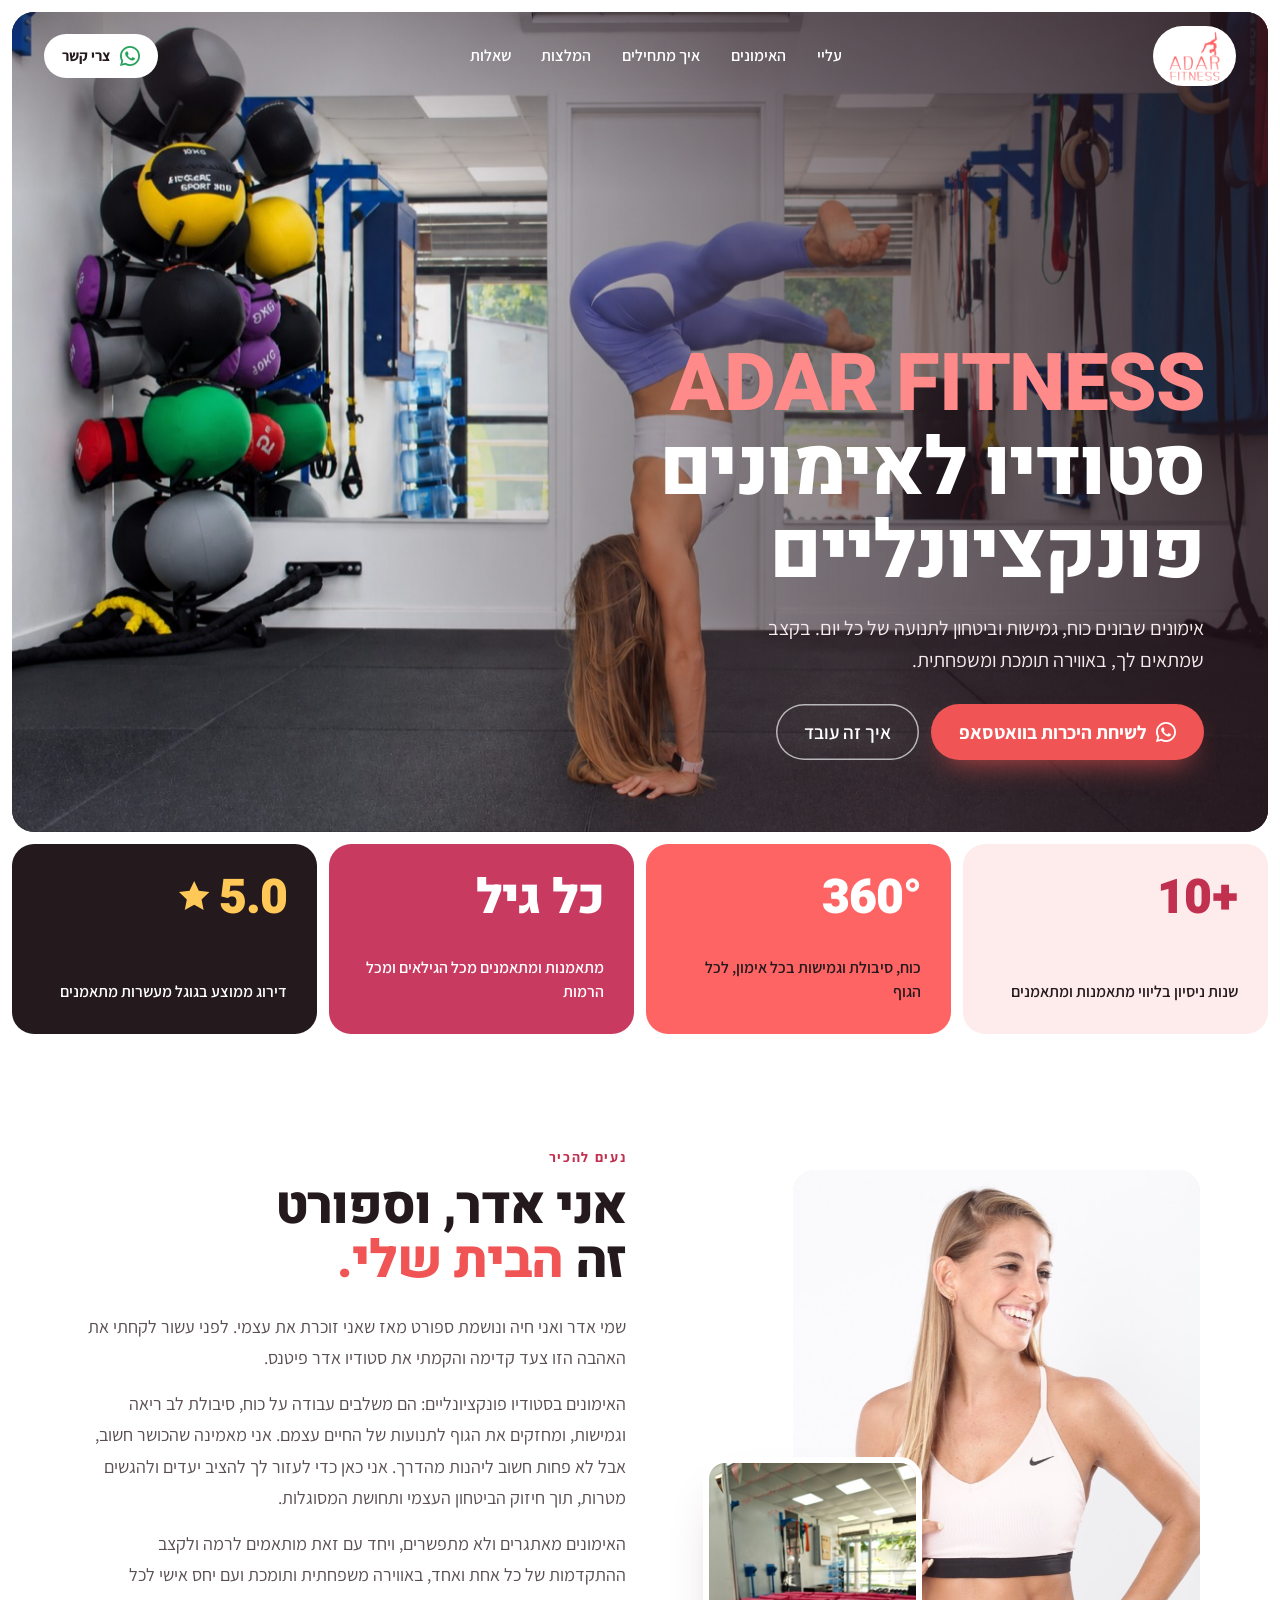
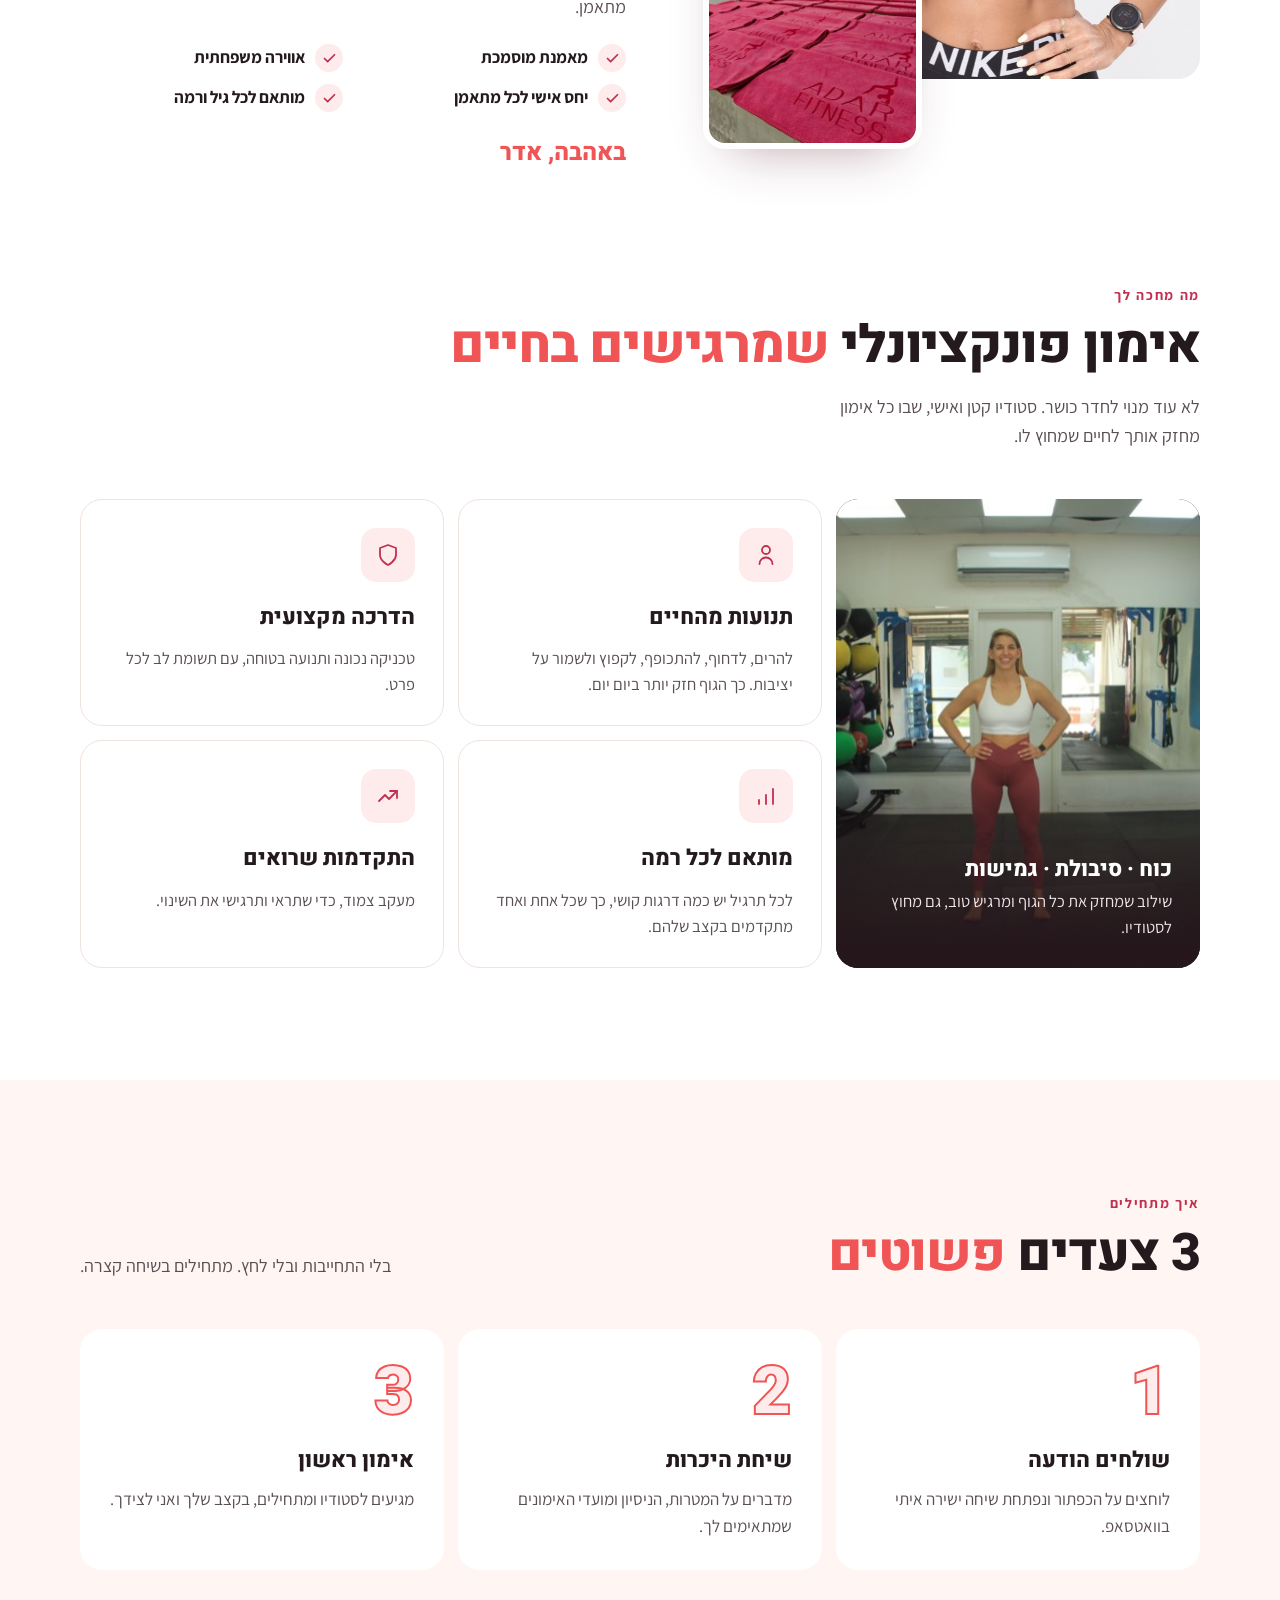
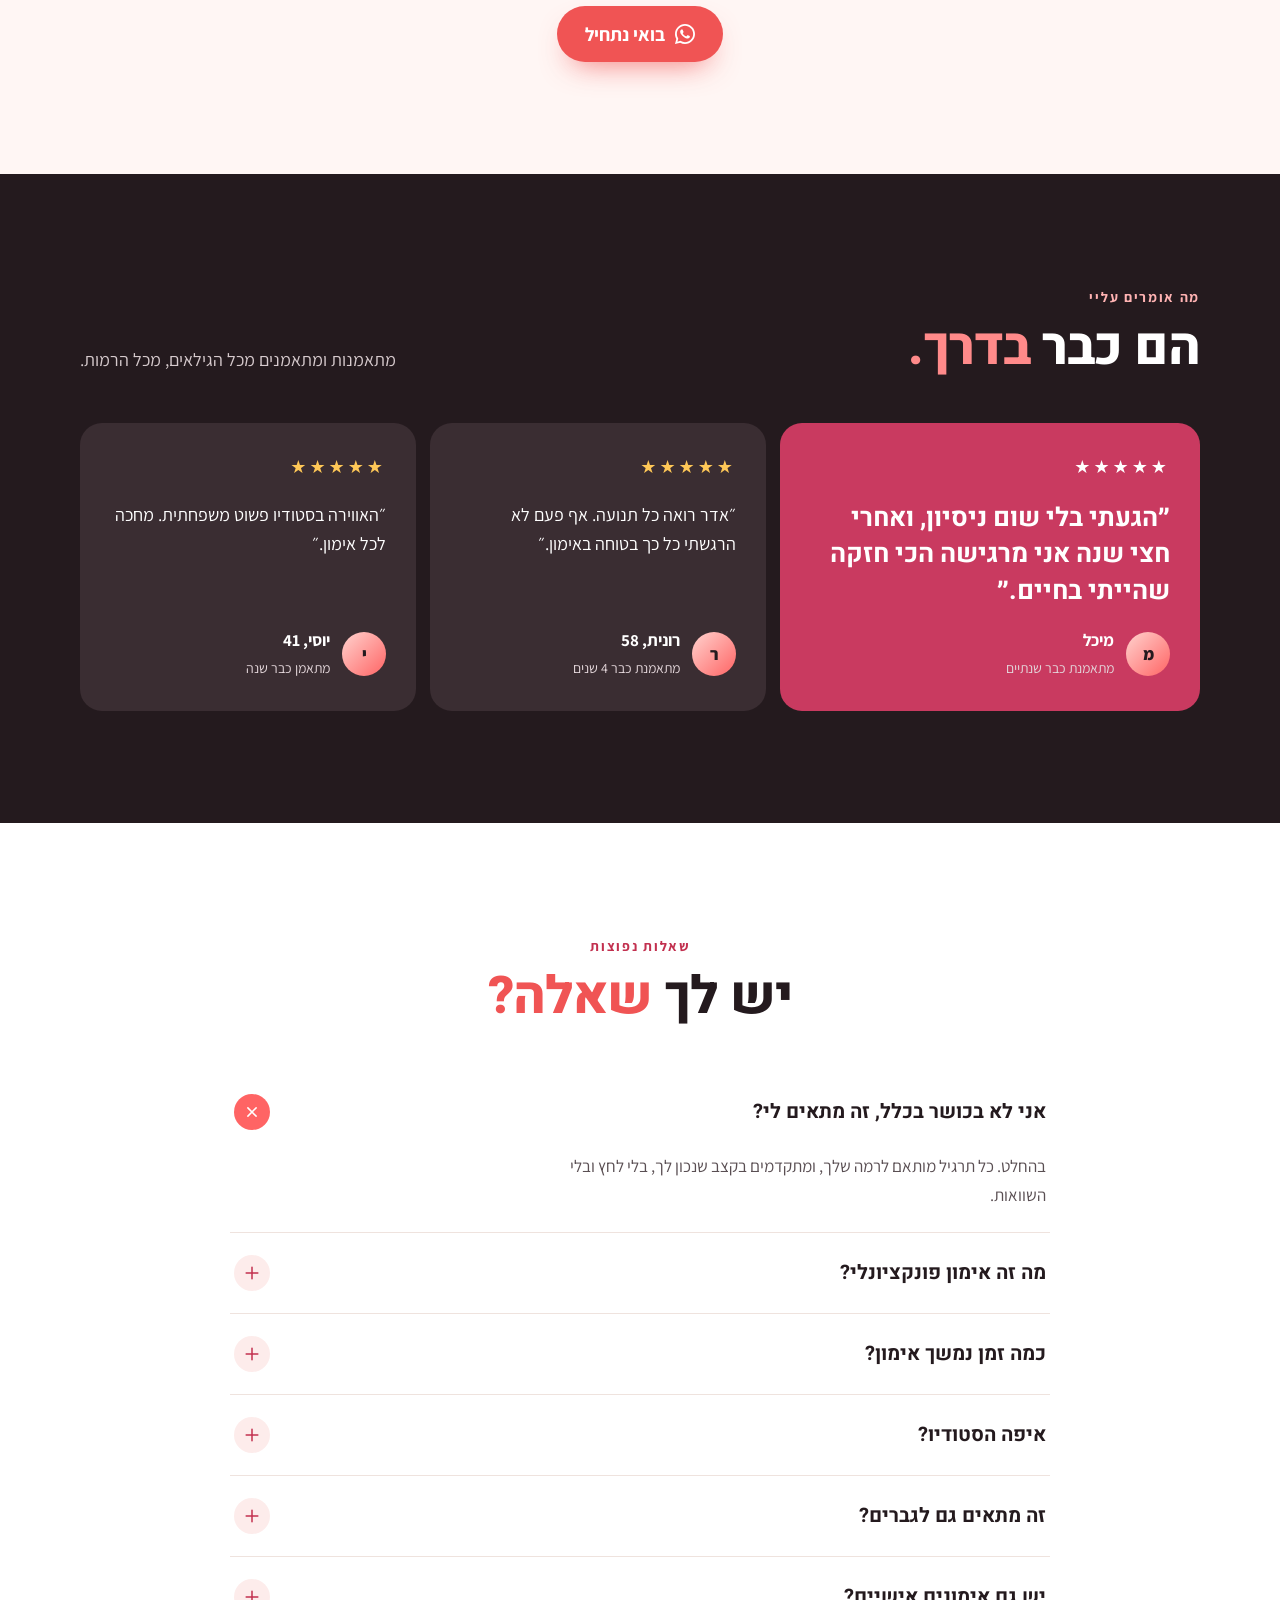
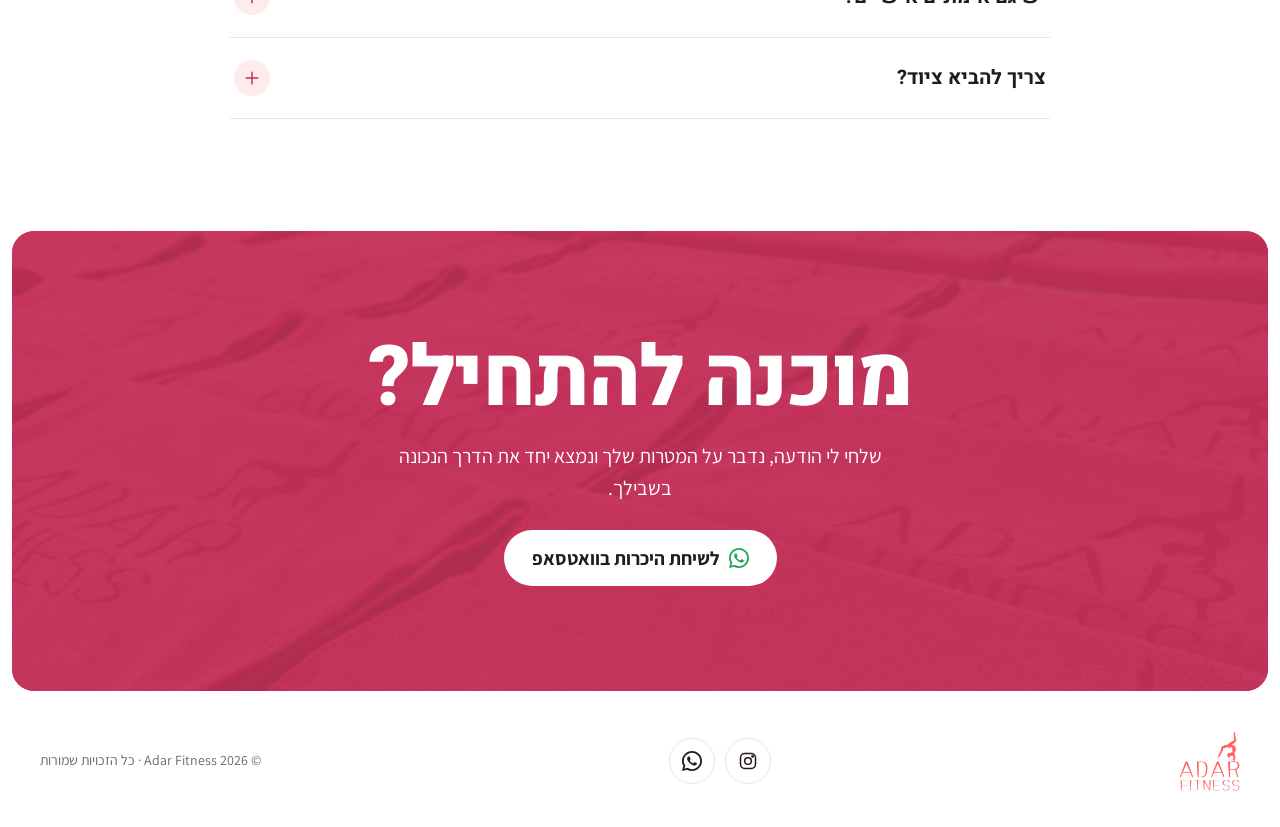
==== index.html @ d9c2a90a "Use studio name as hero headline Co-Authored-By: Claude Opus 5.5 <noreply@anthropic.com>" ====
<!doctype html>
<html lang="he" dir="rtl">
  <head>
    <meta charset="utf-8" />
    <meta
      name="viewport"
      content="width=device-width, initial-scale=1, viewport-fit=cover"
    />
    <title>Adar Fitness · סטודיו לאימונים פונקציונליים</title>
    <meta
      name="description"
      content="סטודיו אדר פיטנס לאימונים פונקציונליים. אימונים שבונים כוח, גמישות וביטחון לתנועה של כל יום, בקצב שמתאים לך. לכל גיל ולכל רמה. לשיחת היכרות בוואטסאפ."
    />
    <meta name="theme-color" content="#ffffff" />
    <link rel="canonical" href="https://adarfitness.github.io/" />

    <meta property="og:type" content="website" />
    <meta property="og:locale" content="he_IL" />
    <meta property="og:url" content="https://adarfitness.github.io/" />
    <meta
      property="og:title"
      content="Adar Fitness · סטודיו לאימונים פונקציונליים"
    />
    <meta
      property="og:description"
      content="אימונים פונקציונליים שבונים כוח, גמישות וביטחון, בקצב שמתאים לך ובאווירה משפחתית."
    />
    <meta
      property="og:image"
      content="https://adarfitness.github.io/assets/og-image.jpg"
    />
    <meta property="og:image:width" content="1200" />
    <meta property="og:image:height" content="630" />
    <meta name="twitter:card" content="summary_large_image" />

    <link rel="icon" type="image/png" href="assets/favicon.png" />
    <link rel="apple-touch-icon" href="assets/apple-touch-icon.png" />

    <link rel="preconnect" href="https://fonts.googleapis.com" />
    <link rel="preconnect" href="https://fonts.gstatic.com" crossorigin />
    <link
      href="https://fonts.googleapis.com/css2?family=Assistant:wght@400;600;700&family=Heebo:wght@700;800;900&display=swap"
      rel="stylesheet"
    />
    <link
      rel="preload"
      as="image"
      href="assets/img/handstand-1280.jpg"
      imagesrcset="assets/img/handstand-768.jpg 768w, assets/img/handstand-1280.jpg 1280w, assets/img/handstand-1536.jpg 1536w"
      imagesizes="100vw"
    />
    <link rel="stylesheet" href="styles.css" />
  </head>
  <body>
    <svg width="0" height="0" style="position: absolute" aria-hidden="true">
      <symbol id="i-wa" viewBox="0 0 24 24">
        <path
          fill="currentColor"
          d="M17.5 14.4c-.3-.1-1.7-.8-2-.9-.3-.1-.5-.1-.7.1-.2.3-.8.9-.9 1.1-.2.2-.3.2-.6.1-.3-.1-1.2-.5-2.3-1.4-.9-.8-1.4-1.7-1.6-2-.2-.3 0-.5.1-.6l.4-.5c.2-.2.2-.3.3-.5.1-.2 0-.4 0-.5l-.9-2.2c-.2-.6-.5-.5-.7-.5h-.6c-.2 0-.5.1-.8.4-.3.3-1 1-1 2.4s1 2.8 1.2 3c.1.2 2 3.1 4.9 4.3 2.4 1 2.9.8 3.4.7.6-.1 1.7-.7 2-1.4.2-.7.2-1.2.2-1.4-.1-.1-.3-.2-.6-.3zM12 21.8c-1.8 0-3.5-.5-5-1.4l-.4-.2-3.7 1 1-3.6-.2-.4C2.7 15.6 2.2 13.8 2.2 12 2.2 6.6 6.6 2.2 12 2.2S21.8 6.6 21.8 12 17.4 21.8 12 21.8zM12 0C5.4 0 0 5.4 0 12c0 2.1.6 4.2 1.6 6L0 24l6.2-1.6c1.8 1 3.7 1.5 5.8 1.5 6.6 0 12-5.4 12-12S18.6 0 12 0z"
        />
      </symbol>
      <symbol id="i-check" viewBox="0 0 24 24">
        <path d="M20 6 9 17l-5-5" />
      </symbol>
      <symbol id="i-plus" viewBox="0 0 24 24">
        <path d="M12 5v14M5 12h14" />
      </symbol>
    </svg>

    <a class="skip-link" href="#main">דילוג לתוכן</a>

    <header class="site-header" id="top">
      <div class="header-inner">
        <a class="logo-pill" href="#main" aria-label="Adar Fitness, לראש העמוד">
          <img
            src="assets/logo.png"
            alt="Adar Fitness"
            width="240"
            height="237"
          />
        </a>
        <nav class="main-nav" id="main-nav" aria-label="ניווט ראשי">
          <a href="#about">עליי</a>
          <a href="#training">האימונים</a>
          <a href="#how">איך מתחילים</a>
          <a href="#reviews">המלצות</a>
          <a href="#faq">שאלות</a>
          <a
            class="btn btn-dark nav-cta-mobile"
            href="https://wa.me/972543988962?text=%D7%94%D7%99%D7%99%20%D7%90%D7%93%D7%A8%2C%20%D7%94%D7%92%D7%A2%D7%AA%D7%99%20%D7%9E%D7%94%D7%90%D7%AA%D7%A8%20%D7%95%D7%90%D7%A9%D7%9E%D7%97%20%D7%9C%D7%A9%D7%9E%D7%95%D7%A2%20%D7%A4%D7%A8%D7%98%D7%99%D7%9D%20%D7%A2%D7%9C%20%D7%94%D7%90%D7%99%D7%9E%D7%95%D7%A0%D7%99%D7%9D%20%D7%91%D7%A1%D7%98%D7%95%D7%93%D7%99%D7%95%20%F0%9F%99%82"
            target="_blank"
            rel="noopener"
          >
            <svg class="i-fill" aria-hidden="true"><use href="#i-wa" /></svg>צרי
            קשר בוואטסאפ
          </a>
        </nav>
        <div class="header-actions">
          <a
            class="btn btn-white btn-sm"
            href="https://wa.me/972543988962?text=%D7%94%D7%99%D7%99%20%D7%90%D7%93%D7%A8%2C%20%D7%94%D7%92%D7%A2%D7%AA%D7%99%20%D7%9E%D7%94%D7%90%D7%AA%D7%A8%20%D7%95%D7%90%D7%A9%D7%9E%D7%97%20%D7%9C%D7%A9%D7%9E%D7%95%D7%A2%20%D7%A4%D7%A8%D7%98%D7%99%D7%9D%20%D7%A2%D7%9C%20%D7%94%D7%90%D7%99%D7%9E%D7%95%D7%A0%D7%99%D7%9D%20%D7%91%D7%A1%D7%98%D7%95%D7%93%D7%99%D7%95%20%F0%9F%99%82"
            target="_blank"
            rel="noopener"
          >
            <svg class="i-fill wa-green" aria-hidden="true">
              <use href="#i-wa" /></svg
            >צרי קשר
          </a>
          <button
            class="menu-toggle"
            type="button"
            aria-expanded="false"
            aria-controls="main-nav"
            aria-label="פתיחת תפריט"
          >
            <span></span><span></span><span></span>
          </button>
        </div>
      </div>
    </header>

    <main id="main">
      <!-- HERO -->
      <section class="hero" aria-labelledby="hero-title">
        <img
          class="hero-img"
          src="assets/img/handstand-1280.jpg"
          srcset="
            assets/img/handstand-768.jpg   768w,
            assets/img/handstand-1280.jpg 1280w,
            assets/img/handstand-1536.jpg 1536w
          "
          sizes="100vw"
          width="1536"
          height="1024"
          fetchpriority="high"
          alt="אדר בעמידת ידיים בסטודיו אדר פיטנס"
        />
        <div class="hero-copy">
          <!-- <p class="hero-lead">ADAR FITNESS · סטודיו לאימונים פונקציונליים</p> -->
          <h1 id="hero-title" class="display">
            <em>ADAR FITNESS</em>
            סטודיו לאימונים פונקציונליים
          </h1>
          <p class="hero-lead">
            אימונים שבונים כוח, גמישות וביטחון לתנועה של כל יום. בקצב שמתאים לך,
            באווירה תומכת ומשפחתית.
          </p>
          <div class="hero-actions" id="hero-actions">
            <a
              class="btn btn-brand"
              href="https://wa.me/972543988962?text=%D7%94%D7%99%D7%99%20%D7%90%D7%93%D7%A8%2C%20%D7%94%D7%92%D7%A2%D7%AA%D7%99%20%D7%9E%D7%94%D7%90%D7%AA%D7%A8%20%D7%95%D7%90%D7%A9%D7%9E%D7%97%20%D7%9C%D7%A9%D7%9E%D7%95%D7%A2%20%D7%A4%D7%A8%D7%98%D7%99%D7%9D%20%D7%A2%D7%9C%20%D7%94%D7%90%D7%99%D7%9E%D7%95%D7%A0%D7%99%D7%9D%20%D7%91%D7%A1%D7%98%D7%95%D7%93%D7%99%D7%95%20%F0%9F%99%82"
              target="_blank"
              rel="noopener"
            >
              <svg class="i-fill" aria-hidden="true"><use href="#i-wa" /></svg
              >לשיחת היכרות בוואטסאפ
            </a>
            <a class="btn btn-ghost" href="#how">איך זה עובד</a>
          </div>
        </div>
      </section>

      <!-- STAT TILES. TODO: replace with Adar's real numbers -->
      <section class="tiles" aria-label="אדר פיטנס במספרים">
        <div class="tile tile-blush reveal">
          <strong dir="ltr">10+</strong>
          <p>שנות ניסיון בליווי מתאמנות ומתאמנים</p>
        </div>
        <div class="tile tile-brand reveal">
          <strong dir="ltr">360°</strong>
          <p>כוח, סיבולת וגמישות בכל אימון, לכל הגוף</p>
        </div>
        <div class="tile tile-rasp reveal">
          <strong>כל גיל</strong>
          <p>מתאמנות ומתאמנים מכל הגילאים ומכל הרמות</p>
        </div>
        <div class="tile tile-ink reveal">
          <strong dir="ltr"
            ><svg class="tile-star" viewBox="0 0 24 24" aria-hidden="true">
              <path
                fill="currentColor"
                d="M12 2.5l2.9 6.1 6.6.8-4.9 4.6 1.3 6.6L12 17.3l-5.9 3.3 1.3-6.6-4.9-4.6 6.6-.8z"
              /></svg
            >5.0</strong
          >
          <p>דירוג ממוצע בגוגל מעשרות מתאמנים</p>
        </div>
      </section>

      <!-- ABOUT -->
      <section class="section about" id="about" aria-labelledby="about-title">
        <div class="container about-grid">
          <div class="about-photos reveal">
            <div class="about-photo-main">
              <img
                src="assets/img/portrait-1000.jpg"
                srcset="
                  assets/img/portrait-600.jpg  400w,
                  assets/img/portrait-1000.jpg 667w,
                  assets/img/portrait-1400.jpg 933w
                "
                sizes="(max-width: 860px) 90vw, 520px"
                width="933"
                height="1400"
                loading="lazy"
                alt="אדר, מאמנת כושר ובעלת הסטודיו, מחייכת"
              />
            </div>
            <div class="about-photo-small">
              <img
                src="assets/img/towels-600.jpg"
                srcset="
                  assets/img/towels-600.jpg  450w,
                  assets/img/towels-1000.jpg 750w
                "
                sizes="(max-width: 860px) 45vw, 260px"
                width="750"
                height="1000"
                loading="lazy"
                alt="מגבות ממותגות של אדר פיטנס בסטודיו"
              />
            </div>
          </div>
          <div class="about-copy reveal">
            <p class="eyebrow">נעים להכיר</p>
            <h2 id="about-title" class="display">
              אני אדר, וספורט זה <em>הבית שלי.</em>
            </h2>
            <p>
              שמי אדר ואני חיה ונושמת ספורט מאז שאני זוכרת את עצמי. לפני עשור
              לקחתי את האהבה הזו צעד קדימה והקמתי את סטודיו אדר פיטנס.
            </p>
            <p>
              האימונים בסטודיו פונקציונליים: הם משלבים עבודה על כוח, סיבולת לב
              ריאה וגמישות, ומחזקים את הגוף לתנועות של החיים עצמם. אני מאמינה
              שהכושר חשוב, אבל לא פחות חשוב ליהנות מהדרך. אני כאן כדי לעזור לך
              להציב יעדים ולהגשים מטרות, תוך חיזוק הביטחון העצמי ותחושת
              המסוגלות.
            </p>
            <p>
              האימונים מאתגרים ולא מתפשרים, ויחד עם זאת מותאמים לרמה ולקצב
              ההתקדמות של כל אחת ואחד, באווירה משפחתית ותומכת ועם יחס אישי לכל
              מתאמן.
            </p>
            <ul class="checks">
              <!-- TODO: keep "מאמנת מוסמכת" only if Adar is certified -->
              <li>
                <span class="check"
                  ><svg class="i-stroke" aria-hidden="true">
                    <use href="#i-check" /></svg></span
                >מאמנת מוסמכת
              </li>
              <li>
                <span class="check"
                  ><svg class="i-stroke" aria-hidden="true">
                    <use href="#i-check" /></svg></span
                >אווירה משפחתית
              </li>
              <li>
                <span class="check"
                  ><svg class="i-stroke" aria-hidden="true">
                    <use href="#i-check" /></svg></span
                >יחס אישי לכל מתאמן
              </li>
              <li>
                <span class="check"
                  ><svg class="i-stroke" aria-hidden="true">
                    <use href="#i-check" /></svg></span
                >מותאם לכל גיל ורמה
              </li>
            </ul>
            <p class="signature">באהבה, אדר</p>
          </div>
        </div>
      </section>

      <!-- TRAINING -->
      <section
        class="section training"
        id="training"
        aria-labelledby="training-title"
      >
        <div class="container">
          <div class="section-head reveal">
            <div>
              <p class="eyebrow">מה מחכה לך</p>
              <h2 id="training-title" class="display">
                אימון פונקציונלי <em>שמרגישים בחיים</em>
              </h2>
            </div>
            <p>
              לא עוד מנוי לחדר כושר. סטודיו קטן ואישי, שבו כל אימון מחזק אותך
              לחיים שמחוץ לו.
            </p>
          </div>
          <div class="cards">
            <article class="card card-feature reveal">
              <img
                src="assets/img/studio-1200.jpg"
                srcset="
                  assets/img/studio-700.jpg   700w,
                  assets/img/studio-1200.jpg 1200w,
                  assets/img/studio-1800.jpg 1800w
                "
                sizes="(max-width: 860px) 100vw, 400px"
                width="1800"
                height="1200"
                loading="lazy"
                alt="אדר בסטודיו, מוקפת בציוד אימון"
              />
              <div class="card-feature-copy">
                <h3>כוח · סיבולת · גמישות</h3>
                <p>שילוב שמחזק את כל הגוף ומרגיש טוב, גם מחוץ לסטודיו.</p>
              </div>
            </article>
            <article class="card reveal">
              <div class="card-icon">
                <svg class="i-stroke" viewBox="0 0 24 24" aria-hidden="true">
                  <circle cx="12" cy="7" r="4" />
                  <path d="M5.5 21a6.5 6.5 0 0 1 13 0" />
                </svg>
              </div>
              <h3>תנועות מהחיים</h3>
              <p>
                להרים, לדחוף, להתכופף, לקפוץ ולשמור על יציבות. כך הגוף חזק יותר
                ביום יום.
              </p>
            </article>
            <article class="card reveal">
              <div class="card-icon">
                <svg class="i-stroke" viewBox="0 0 24 24" aria-hidden="true">
                  <path d="M12 22s8-4 8-10V5l-8-3-8 3v7c0 6 8 10 8 10z" />
                </svg>
              </div>
              <h3>הדרכה מקצועית</h3>
              <p>טכניקה נכונה ותנועה בטוחה, עם תשומת לב לכל פרט.</p>
            </article>
            <article class="card reveal">
              <div class="card-icon">
                <svg class="i-stroke" viewBox="0 0 24 24" aria-hidden="true">
                  <path d="M5 20v-4M12 20v-9M19 20V5" />
                </svg>
              </div>
              <h3>מותאם לכל רמה</h3>
              <p>
                לכל תרגיל יש כמה דרגות קושי, כך שכל אחת ואחד מתקדמים בקצב שלהם.
              </p>
            </article>
            <article class="card reveal">
              <div class="card-icon">
                <svg class="i-stroke" viewBox="0 0 24 24" aria-hidden="true">
                  <path d="M3 17l6-6 4 4 8-8" />
                  <path d="M14 7h7v7" />
                </svg>
              </div>
              <h3>התקדמות שרואים</h3>
              <p>מעקב צמוד, כדי שתראי ותרגישי את השינוי.</p>
            </article>
          </div>
        </div>
      </section>

      <!-- HOW IT WORKS -->
      <section
        class="section steps-section"
        id="how"
        aria-labelledby="how-title"
      >
        <div class="container">
          <div class="section-head reveal">
            <div>
              <p class="eyebrow">איך מתחילים</p>
              <h2 id="how-title" class="display">3 צעדים <em>פשוטים</em></h2>
            </div>
            <p>בלי התחייבות ובלי לחץ. מתחילים בשיחה קצרה.</p>
          </div>
          <ol class="steps">
            <li class="step reveal">
              <span class="step-n" aria-hidden="true">1</span>
              <h3>שולחים הודעה</h3>
              <p>לוחצים על הכפתור ונפתחת שיחה ישירה איתי בוואטסאפ.</p>
            </li>
            <li class="step reveal">
              <span class="step-n" aria-hidden="true">2</span>
              <h3>שיחת היכרות</h3>
              <p>מדברים על המטרות, הניסיון ומועדי האימונים שמתאימים לך.</p>
            </li>
            <li class="step reveal">
              <span class="step-n" aria-hidden="true">3</span>
              <h3>אימון ראשון</h3>
              <p>מגיעים לסטודיו ומתחילים, בקצב שלך ואני לצידך.</p>
            </li>
          </ol>
          <div class="center reveal">
            <a
              class="btn btn-brand"
              href="https://wa.me/972543988962?text=%D7%94%D7%99%D7%99%20%D7%90%D7%93%D7%A8%2C%20%D7%94%D7%92%D7%A2%D7%AA%D7%99%20%D7%9E%D7%94%D7%90%D7%AA%D7%A8%20%D7%95%D7%90%D7%A9%D7%9E%D7%97%20%D7%9C%D7%A9%D7%9E%D7%95%D7%A2%20%D7%A4%D7%A8%D7%98%D7%99%D7%9D%20%D7%A2%D7%9C%20%D7%94%D7%90%D7%99%D7%9E%D7%95%D7%A0%D7%99%D7%9D%20%D7%91%D7%A1%D7%98%D7%95%D7%93%D7%99%D7%95%20%F0%9F%99%82"
              target="_blank"
              rel="noopener"
            >
              <svg class="i-fill" aria-hidden="true"><use href="#i-wa" /></svg
              >בואי נתחיל
            </a>
          </div>
        </div>
      </section>

      <!-- REVIEWS. TODO: replace with real client reviews -->
      <section
        class="section reviews"
        id="reviews"
        aria-labelledby="reviews-title"
      >
        <div class="container">
          <div class="section-head reveal">
            <div>
              <p class="eyebrow eyebrow-on-dark">מה אומרים עליי</p>
              <h2 id="reviews-title" class="display">הם כבר <em>בדרך.</em></h2>
            </div>
            <p>מתאמנות ומתאמנים מכל הגילאים, מכל הרמות.</p>
          </div>
          <div class="review-grid">
            <figure class="review review-big reveal">
              <div class="stars" aria-label="5 כוכבים">★★★★★</div>
              <blockquote>
                ״הגעתי בלי שום ניסיון, ואחרי חצי שנה אני מרגישה הכי חזקה שהייתי
                בחיים.״
              </blockquote>
              <figcaption>
                <span class="avatar" aria-hidden="true">מ</span
                ><span><b>מיכל</b><small>מתאמנת כבר שנתיים</small></span>
              </figcaption>
            </figure>
            <figure class="review reveal">
              <div class="stars" aria-label="5 כוכבים">★★★★★</div>
              <blockquote>
                ״אדר רואה כל תנועה. אף פעם לא הרגשתי כל כך בטוחה באימון.״
              </blockquote>
              <figcaption>
                <span class="avatar" aria-hidden="true">ר</span
                ><span><b>רונית, 58</b><small>מתאמנת כבר 4 שנים</small></span>
              </figcaption>
            </figure>
            <figure class="review reveal">
              <div class="stars" aria-label="5 כוכבים">★★★★★</div>
              <blockquote>
                ״האווירה בסטודיו פשוט משפחתית. מחכה לכל אימון.״
              </blockquote>
              <figcaption>
                <span class="avatar" aria-hidden="true">י</span
                ><span><b>יוסי, 41</b><small>מתאמן כבר שנה</small></span>
              </figcaption>
            </figure>
          </div>
        </div>
      </section>

      <!-- FAQ. TODO: confirm answers + add studio address -->
      <section class="section faq-section" id="faq" aria-labelledby="faq-title">
        <div class="container">
          <div class="section-head section-head-center reveal">
            <div>
              <p class="eyebrow">שאלות נפוצות</p>
              <h2 id="faq-title" class="display">יש לך <em>שאלה?</em></h2>
            </div>
          </div>
          <div class="faq reveal">
            <details open>
              <summary>
                אני לא בכושר בכלל, זה מתאים לי?<span
                  class="faq-icon"
                  aria-hidden="true"
                  ><svg class="i-stroke"><use href="#i-plus" /></svg
                ></span>
              </summary>
              <p>
                בהחלט. כל תרגיל מותאם לרמה שלך, ומתקדמים בקצב שנכון לך, בלי לחץ
                ובלי השוואות.
              </p>
            </details>
            <details>
              <summary>
                מה זה אימון פונקציונלי?<span class="faq-icon" aria-hidden="true"
                  ><svg class="i-stroke"><use href="#i-plus" /></svg
                ></span>
              </summary>
              <p>
                אימון שמחזק את הגוף דרך תנועות שאנחנו עושים ביום יום: להרים,
                לדחוף, להתכופף, לקפוץ ולשמור על יציבות. התוצאה היא גוף חזק, גמיש
                ויציב יותר, גם מחוץ לסטודיו.
              </p>
            </details>
            <details>
              <summary>
                כמה זמן נמשך אימון?<span class="faq-icon" aria-hidden="true"
                  ><svg class="i-stroke"><use href="#i-plus" /></svg
                ></span>
              </summary>
              <p>
                בדרך כלל כשעה. את התדירות נבנה יחד, לפי המטרות וסדר היום שלך.
              </p>
            </details>
            <details>
              <summary>
                איפה הסטודיו?<span class="faq-icon" aria-hidden="true"
                  ><svg class="i-stroke"><use href="#i-plus" /></svg
                ></span>
              </summary>
              <p>
                כתובת הסטודיו תתעדכן כאן בקרוב. בינתיים, שלחי הודעה בוואטסאפ
                ואשלח לך מיקום.
              </p>
            </details>
            <details>
              <summary>
                זה מתאים גם לגברים?<span class="faq-icon" aria-hidden="true"
                  ><svg class="i-stroke"><use href="#i-plus" /></svg
                ></span>
              </summary>
              <p>כן! הסטודיו פתוח לכולם, בכל גיל ובכל רמה.</p>
            </details>
            <details>
              <summary>
                יש גם אימונים אישיים?<span class="faq-icon" aria-hidden="true"
                  ><svg class="i-stroke"><use href="#i-plus" /></svg
                ></span>
              </summary>
              <p>
                כן, יש מספר מצומצם של אימונים אישיים. שלחי הודעה ונבדוק יחד מה
                מתאים לך.
              </p>
            </details>
            <details>
              <summary>
                צריך להביא ציוד?<span class="faq-icon" aria-hidden="true"
                  ><svg class="i-stroke"><use href="#i-plus" /></svg
                ></span>
              </summary>
              <p>רק בגדי ספורט נוחים ובקבוק מים. כל השאר מחכה לך בסטודיו.</p>
            </details>
          </div>
        </div>
      </section>

      <!-- FINAL CTA -->
      <section class="final-cta" aria-labelledby="final-title">
        <img
          src="assets/img/towels-1000.jpg"
          srcset="
            assets/img/towels-1000.jpg  750w,
            assets/img/towels-1600.jpg 1200w
          "
          sizes="100vw"
          width="1200"
          height="1600"
          loading="lazy"
          alt=""
        />
        <div class="final-copy reveal">
          <h2 id="final-title" class="display">מוכנה להתחיל?</h2>
          <p>
            שלחי לי הודעה, נדבר על המטרות שלך ונמצא יחד את הדרך הנכונה בשבילך.
          </p>
          <a
            class="btn btn-white"
            href="https://wa.me/972543988962?text=%D7%94%D7%99%D7%99%20%D7%90%D7%93%D7%A8%2C%20%D7%94%D7%92%D7%A2%D7%AA%D7%99%20%D7%9E%D7%94%D7%90%D7%AA%D7%A8%20%D7%95%D7%90%D7%A9%D7%9E%D7%97%20%D7%9C%D7%A9%D7%9E%D7%95%D7%A2%20%D7%A4%D7%A8%D7%98%D7%99%D7%9D%20%D7%A2%D7%9C%20%D7%94%D7%90%D7%99%D7%9E%D7%95%D7%A0%D7%99%D7%9D%20%D7%91%D7%A1%D7%98%D7%95%D7%93%D7%99%D7%95%20%F0%9F%99%82"
            target="_blank"
            rel="noopener"
          >
            <svg class="i-fill wa-green" aria-hidden="true">
              <use href="#i-wa" /></svg
            >לשיחת היכרות בוואטסאפ
          </a>
        </div>
      </section>
    </main>

    <footer class="site-footer">
      <img
        src="assets/logo.png"
        alt="Adar Fitness"
        width="240"
        height="237"
        loading="lazy"
      />
      <div class="social">
        <!-- TODO: Instagram URL -->
        <a href="#" aria-label="Instagram" target="_blank" rel="noopener">
          <svg class="i-stroke" viewBox="0 0 24 24" aria-hidden="true">
            <rect x="3" y="3" width="18" height="18" rx="5" />
            <circle cx="12" cy="12" r="4" />
            <circle cx="17.5" cy="6.5" r=".8" fill="currentColor" />
          </svg>
        </a>
        <a
          href="https://wa.me/972543988962"
          aria-label="WhatsApp"
          target="_blank"
          rel="noopener"
        >
          <svg class="i-fill" aria-hidden="true"><use href="#i-wa" /></svg>
        </a>
      </div>
      <p>© 2026 Adar Fitness · כל הזכויות שמורות</p>
    </footer>

    <!-- Mobile sticky CTA: appears once the hero buttons scroll out of view -->
    <div class="sticky-cta" id="sticky-cta">
      <a
        class="btn btn-brand"
        href="https://wa.me/972543988962?text=%D7%94%D7%99%D7%99%20%D7%90%D7%93%D7%A8%2C%20%D7%94%D7%92%D7%A2%D7%AA%D7%99%20%D7%9E%D7%94%D7%90%D7%AA%D7%A8%20%D7%95%D7%90%D7%A9%D7%9E%D7%97%20%D7%9C%D7%A9%D7%9E%D7%95%D7%A2%20%D7%A4%D7%A8%D7%98%D7%99%D7%9D%20%D7%A2%D7%9C%20%D7%94%D7%90%D7%99%D7%9E%D7%95%D7%A0%D7%99%D7%9D%20%D7%91%D7%A1%D7%98%D7%95%D7%93%D7%99%D7%95%20%F0%9F%99%82"
        target="_blank"
        rel="noopener"
        tabindex="-1"
      >
        <svg class="i-fill" aria-hidden="true"><use href="#i-wa" /></svg>לשיחת
        היכרות בוואטסאפ
      </a>
    </div>

    <script src="main.js" defer></script>
  </body>
</html>
---- styles.css ----
/* ==========================================================================
   Adar Fitness — landing page
   ========================================================================== */

:root {
  /* Brand — from the logo coral and the studio's raspberry towels */
  --brand: #ff6464;          /* logo color: backgrounds, decorative accents */
  --brand-strong: #f05454;   /* buttons + display highlights (large white/dark text passes AA-large) */
  --brand-hover: #e04848;
  --brand-ink: #c2304f;      /* small accent text on light surfaces (≥4.5:1) */
  --brand-soft: #ff8a8a;     /* highlights on dark/photo backgrounds */
  --rasp: #c93a60;           /* raspberry surfaces carrying white body text */

  --blush: #fdeceb;
  --blush-2: #fff6f4;
  --ink: #241a1e;
  --ink-2: #3a2d32;
  --body: #5a4f53;
  --muted: #6f6468;
  --line: #efe3de;
  --white: #ffffff;
  --wa-green: #25a35a;

  --font-display: 'Heebo', 'Assistant', system-ui, sans-serif;
  --font-body: 'Assistant', system-ui, sans-serif;

  --radius-lg: 22px;
  --radius-md: 16px;
  --gutter: clamp(16px, 4vw, 40px);
  --frame: clamp(8px, 1vw, 12px);   /* white frame around hero, tiles, final CTA */
  --section-y: clamp(64px, 9vw, 112px);
  --container: 1200px;
  --header-h: 76px;

  --ease-out: cubic-bezier(.2, .7, .2, 1);
  --shadow-soft: 0 24px 50px -28px rgba(90, 30, 45, .45);
}

*, *::before, *::after { box-sizing: border-box; }

html {
  scroll-behavior: smooth;
  scroll-padding-top: calc(var(--header-h) + 12px);
  -webkit-text-size-adjust: 100%;
}

body {
  margin: 0;
  background: var(--white);
  color: var(--ink);
  font-family: var(--font-body);
  font-size: 17px;
  line-height: 1.6;
  -webkit-font-smoothing: antialiased;
  overflow-x: hidden;
}

img { display: block; max-width: 100%; height: auto; }
a { color: inherit; text-decoration: none; }
h1, h2, h3, p, ul, ol, figure, blockquote { margin: 0; }

:focus-visible {
  outline: 3px solid var(--brand-strong);
  outline-offset: 3px;
  border-radius: 6px;
}

.skip-link {
  position: absolute;
  inset-inline-start: 12px;
  top: -60px;
  z-index: 100;
  background: var(--ink);
  color: var(--white);
  padding: 10px 16px;
  border-radius: 999px;
  font-weight: 700;
}
.skip-link:focus { top: 12px; }

.container {
  max-width: var(--container);
  margin-inline: auto;
  padding-inline: var(--gutter);
}

/* ---------- Type ---------- */
.display {
  font-family: var(--font-display);
  font-weight: 800;
  letter-spacing: -.02em;
  line-height: 1.04;
  text-wrap: balance;
}
.display em { font-style: normal; color: var(--brand-strong); }

h2.display { font-size: clamp(34px, 4.6vw, 52px); }

.eyebrow {
  font-size: 14px;
  font-weight: 700;
  letter-spacing: .12em;
  color: var(--brand-ink);
  margin-bottom: 12px;
}
.eyebrow-light { color: #ffc9c9; }
.eyebrow-on-dark { color: #ffb3b3; }

/* ---------- Icons ---------- */
.i-fill, .i-stroke { width: 20px; height: 20px; flex: none; }
.i-stroke {
  fill: none;
  stroke: currentColor;
  stroke-width: 1.8;
  stroke-linecap: round;
  stroke-linejoin: round;
}
.wa-green { color: var(--wa-green); }

/* ---------- Buttons ---------- */
.btn {
  display: inline-flex;
  align-items: center;
  justify-content: center;
  gap: 10px;
  min-height: 56px;
  padding: 14px 28px;
  border-radius: 999px;
  border: 0;
  font-family: var(--font-body);
  font-size: 19px;
  font-weight: 700;
  line-height: 1.2;
  cursor: pointer;
  touch-action: manipulation;
  transition: transform .2s var(--ease-out), background-color .2s ease, color .2s ease, box-shadow .2s ease;
}
.btn:active { transform: scale(.98); }
.btn-sm { min-height: 44px; padding: 8px 18px; font-size: 15px; }

.btn-brand {
  background: var(--brand-strong);
  color: var(--white);
  box-shadow: 0 14px 30px -14px rgba(240, 84, 84, .85);
}
.btn-brand:hover { background: var(--brand-hover); transform: translateY(-2px); }

.btn-white { background: var(--white); color: var(--ink); }
.btn-white:hover { background: var(--ink); color: var(--white); }
.btn-white:hover .wa-green { color: var(--white); }

.btn-dark { background: var(--ink); color: var(--white); }
.btn-dark:hover { background: var(--brand-strong); }

.btn-ghost {
  color: var(--white);
  box-shadow: inset 0 0 0 1.5px rgba(255, 255, 255, .65);
  font-weight: 600;
}
.btn-ghost:hover { background: rgba(255, 255, 255, .14); }

/* ==========================================================================
   Header
   ========================================================================== */
.site-header {
  position: fixed;
  inset: 0 0 auto 0;
  z-index: 50;
  padding: calc(var(--frame) + 6px) calc(var(--frame) + 4px) 0;
  transition: background-color .3s ease, box-shadow .3s ease, padding .3s ease;
}
.header-inner {
  max-width: 1280px;
  margin-inline: auto;
  display: flex;
  align-items: center;
  justify-content: space-between;
  gap: 16px;
  padding: 8px clamp(10px, 2.4vw, 28px);
  min-height: 64px;
}

.logo-pill {
  display: inline-flex;
  background: var(--white);
  border-radius: 999px;
  padding: 5px 16px;
  flex: none;
}
.logo-pill img { height: 50px; width: auto; }

.main-nav {
  display: flex;
  align-items: center;
  gap: clamp(18px, 2.4vw, 32px);
  font-size: 16px;
  font-weight: 600;
  color: var(--white);
}
.main-nav a:not(.btn) {
  position: relative;
  padding-block: 6px;
}
.main-nav a:not(.btn)::after {
  content: "";
  position: absolute;
  inset-inline: 0;
  bottom: 0;
  height: 2px;
  background: currentColor;
  transform: scaleX(0);
  transition: transform .25s var(--ease-out);
}
.main-nav a:not(.btn):hover::after { transform: scaleX(1); }
.nav-cta-mobile { display: none; }

.header-actions { display: flex; align-items: center; gap: 10px; }

.menu-toggle {
  display: none;
  width: 46px;
  height: 46px;
  border: 0;
  border-radius: 50%;
  background: var(--white);
  cursor: pointer;
  flex-direction: column;
  align-items: center;
  justify-content: center;
  gap: 4px;
}
.menu-toggle span {
  display: block;
  width: 18px;
  height: 2px;
  border-radius: 2px;
  background: var(--ink);
  transition: transform .25s var(--ease-out), opacity .2s ease;
}
.menu-toggle[aria-expanded="true"] span:nth-child(1) { transform: translateY(6px) rotate(45deg); }
.menu-toggle[aria-expanded="true"] span:nth-child(2) { opacity: 0; }
.menu-toggle[aria-expanded="true"] span:nth-child(3) { transform: translateY(-6px) rotate(-45deg); }

/* Solid header once the page is scrolled */
.site-header.is-scrolled {
  padding-top: 0;
  background: rgba(255, 255, 255, .92);
  -webkit-backdrop-filter: blur(12px);
  backdrop-filter: blur(12px);
  box-shadow: 0 1px 0 var(--line), 0 10px 30px -24px rgba(60, 20, 30, .35);
}
.site-header.is-scrolled .main-nav { color: var(--ink); }
.site-header.is-scrolled .btn-white { background: var(--ink); color: var(--white); }
.site-header.is-scrolled .btn-white .wa-green { color: var(--white); }
.site-header.is-scrolled .btn-white:hover { background: var(--brand-strong); }
.site-header.is-scrolled .menu-toggle { background: var(--blush); }

/* ==========================================================================
   Hero
   ========================================================================== */
.hero {
  position: relative;
  margin: var(--frame);
  height: clamp(560px, 92svh, 820px);
  border-radius: var(--radius-lg);
  overflow: hidden;
  background: var(--ink);
  isolation: isolate;
}
.hero-img {
  position: absolute;
  inset: 0;
  width: 100%;
  height: 100%;
  object-fit: cover;
  object-position: 55% 45%;
  z-index: -2;
  animation: hero-zoom 1.6s var(--ease-out) both;
}
.hero::after {
  content: "";
  position: absolute;
  inset: 0;
  z-index: -1;
  /* RTL: copy sits on the right, so the shade starts there */
  background:
    linear-gradient(270deg, rgba(36, 20, 26, .8) 0%, rgba(36, 20, 26, .45) 42%, rgba(36, 20, 26, 0) 72%),
    linear-gradient(180deg, rgba(36, 20, 26, .35) 0%, rgba(36, 20, 26, 0) 22%);
}
.hero-copy {
  position: absolute;
  inset-inline-start: clamp(20px, 5vw, 64px);
  bottom: clamp(32px, 7vw, 72px);
  max-width: 560px;
  color: var(--white);
  animation: rise .9s .15s var(--ease-out) both;
}
.hero h1 {
  font-size: clamp(44px, 6.4vw, 80px);
  margin-bottom: 18px;
}
.hero h1 em { color: var(--brand-soft); }
.hero-lead {
  font-size: clamp(17px, 1.6vw, 20px);
  color: #f6eaec;
  max-width: 480px;
  margin-bottom: 28px;
}
.hero-actions { display: flex; flex-wrap: wrap; gap: 12px; }

@keyframes hero-zoom { from { transform: scale(1.06); } to { transform: scale(1); } }
@keyframes rise { from { opacity: 0; transform: translateY(24px); } to { opacity: 1; transform: none; } }

/* ==========================================================================
   Stat tiles
   ========================================================================== */
.tiles {
  display: grid;
  grid-template-columns: repeat(4, 1fr);
  gap: var(--frame);
  margin: 0 var(--frame);
}
.tile {
  border-radius: var(--radius-lg);
  padding: clamp(20px, 2.4vw, 30px);
  min-height: clamp(150px, 15vw, 190px);
  display: flex;
  flex-direction: column;
  justify-content: space-between;
  gap: 16px;
}
.tile strong {
  font-family: var(--font-display);
  font-weight: 900;
  font-size: clamp(34px, 3.8vw, 48px);
  line-height: 1;
  letter-spacing: -.02em;
  align-self: flex-start;   /* stays at the RTL start edge while the number itself reads LTR */
}
.tile p { font-size: 16px; line-height: 1.5; font-weight: 600; }
.tile-blush { background: var(--blush); }
.tile-blush strong { color: var(--brand-ink); }
.tile-brand { background: var(--brand); color: var(--ink); }
.tile-brand strong { color: var(--white); }
.tile-rasp { background: var(--rasp); color: var(--white); }
.tile-ink { background: var(--ink); color: var(--white); }
.tile-ink strong { color: #ffc857; }
.tile-star { width: .8em; height: .8em; margin-inline-end: .12em; vertical-align: -.04em; }

/* ==========================================================================
   Sections
   ========================================================================== */
.section { padding-block: var(--section-y); }

.section-head {
  display: flex;
  flex-wrap: wrap;
  justify-content: space-between;
  align-items: flex-end;
  gap: 20px 40px;
  margin-bottom: clamp(32px, 4vw, 48px);
}
.section-head > p {
  max-width: 380px;
  font-size: 18px;
  color: var(--body);
}
.section-head-center { justify-content: center; text-align: center; }

/* ---------- About ---------- */
.about-grid {
  display: grid;
  grid-template-columns: minmax(0, 1fr) minmax(0, 1.1fr);
  gap: clamp(40px, 6vw, 88px);
  align-items: center;
}
.about-photos {
  position: relative;
  padding-inline-end: 18%;
  padding-bottom: 14%;
}
.about-photo-main {
  border-radius: var(--radius-lg);
  overflow: hidden;
  aspect-ratio: 4 / 5;
  background: var(--blush);
}
.about-photo-main img { width: 100%; height: 100%; object-fit: cover; object-position: 50% 20%; }
.about-photo-small {
  position: absolute;
  inset-inline-end: 0;
  bottom: 0;
  width: 44%;
  aspect-ratio: 3 / 4;
  border-radius: var(--radius-lg);
  overflow: hidden;
  border: 6px solid var(--white);
  box-shadow: var(--shadow-soft);
}
.about-photo-small img { width: 100%; height: 100%; object-fit: cover; object-position: 50% 80%; }

.about-copy h2 { margin-bottom: 22px; }
.about-copy > p:not(.eyebrow):not(.signature) {
  font-size: 18px;
  line-height: 1.75;
  color: var(--body);
  margin-bottom: 14px;
  max-width: 60ch;
}
.checks {
  list-style: none;
  padding: 0;
  margin-top: 22px;
  display: grid;
  grid-template-columns: repeat(2, minmax(0, 1fr));
  gap: 12px 20px;
}
.checks li { display: flex; align-items: center; gap: 10px; font-weight: 700; }
.check {
  width: 28px;
  height: 28px;
  border-radius: 50%;
  background: var(--blush);
  color: var(--brand-ink);
  display: inline-flex;
  align-items: center;
  justify-content: center;
  flex: none;
}
.check .i-stroke { width: 15px; height: 15px; stroke-width: 2.8; }
.signature {
  margin-top: 22px;
  font-family: var(--font-display);
  font-weight: 800;
  font-size: 24px;
  color: var(--brand-strong);
}

/* ---------- Training cards ---------- */
.training { padding-top: 0; }
.cards {
  display: grid;
  grid-template-columns: repeat(3, minmax(0, 1fr));
  gap: 14px;
}
.card {
  background: var(--white);
  border: 1px solid var(--line);
  border-radius: var(--radius-lg);
  padding: 28px;
  display: flex;
  flex-direction: column;
  gap: 10px;
  transition: transform .3s var(--ease-out), box-shadow .3s ease, border-color .3s ease;
}
.card:hover {
  transform: translateY(-4px);
  box-shadow: var(--shadow-soft);
  border-color: #ffd0cc;
}
.card h3 { font-family: var(--font-display); font-weight: 800; font-size: 22px; margin-top: 8px; }
.card p { color: var(--body); font-size: 16.5px; }
.card-icon {
  width: 54px;
  height: 54px;
  border-radius: 15px;
  background: var(--blush);
  color: var(--brand-ink);
  display: flex;
  align-items: center;
  justify-content: center;
}
.card-icon .i-stroke { width: 24px; height: 24px; }

.card-feature {
  grid-row: span 2;
  position: relative;
  overflow: hidden;
  padding: 0;
  border: 0;
  min-height: 420px;
  justify-content: flex-end;
  background: var(--ink);
  color: var(--white);
}
.card-feature img {
  position: absolute;
  inset: 0;
  width: 100%;
  height: 100%;
  object-fit: cover;
  object-position: 47% 50%;
  transition: transform .8s var(--ease-out);
}
.card-feature:hover img { transform: scale(1.04); }
.card-feature-copy {
  position: relative;
  padding: 80px 28px 28px;
  background: linear-gradient(0deg, rgba(36, 20, 26, .92) 10%, rgba(36, 20, 26, 0));
}
.card-feature p { color: #efe4e7; }

/* ---------- Steps ---------- */
.steps-section { background: var(--blush-2); }
.steps {
  list-style: none;
  padding: 0;
  display: grid;
  grid-template-columns: repeat(3, minmax(0, 1fr));
  gap: 14px;
}
.step {
  background: var(--white);
  border-radius: var(--radius-lg);
  padding: 30px;
}
.step-n {
  display: block;
  font-family: var(--font-display);
  font-weight: 900;
  font-size: 68px;
  line-height: 1;
  color: var(--blush);
  -webkit-text-stroke: 2px var(--brand-strong);
}
.step h3 { font-family: var(--font-display); font-weight: 800; font-size: 22px; margin: 16px 0 8px; }
.step p { color: var(--body); }
.center { text-align: center; margin-top: 36px; }

/* ---------- Reviews ---------- */
.reviews { background: var(--ink); color: var(--white); }
.reviews .display em { color: var(--brand-soft); }
.reviews .section-head > p { color: #d6cacd; }
.review-grid {
  display: grid;
  grid-template-columns: minmax(0, 1.25fr) repeat(2, minmax(0, 1fr));
  gap: 14px;
}
.review {
  background: var(--ink-2);
  border-radius: var(--radius-lg);
  padding: 30px;
  display: flex;
  flex-direction: column;
  gap: 18px;
}
.review .stars { color: #ffc857; letter-spacing: 3px; font-size: 18px; }
.review blockquote { font-size: 18px; line-height: 1.65; }
.review-big { background: var(--rasp); }
.review-big .stars { color: var(--white); }
.review-big blockquote {
  font-family: var(--font-display);
  font-weight: 700;
  font-size: clamp(21px, 2.2vw, 26px);
  line-height: 1.4;
}
.review figcaption { display: flex; align-items: center; gap: 12px; margin-top: auto; }
.review figcaption b { display: block; }
.review figcaption small { color: #e3d6da; font-size: 14px; }
.avatar {
  width: 44px;
  height: 44px;
  border-radius: 50%;
  background: linear-gradient(135deg, #ffd3cf, var(--brand));
  color: var(--ink);
  font-weight: 800;
  display: flex;
  align-items: center;
  justify-content: center;
  flex: none;
}

/* ---------- FAQ ---------- */
.faq { max-width: 820px; margin-inline: auto; }
.faq details { border-bottom: 1px solid var(--line); }
.faq summary {
  list-style: none;
  cursor: pointer;
  display: flex;
  justify-content: space-between;
  align-items: center;
  gap: 16px;
  padding: 22px 4px;
  font-family: var(--font-display);
  font-weight: 700;
  font-size: clamp(17px, 1.8vw, 20px);
}
.faq summary::-webkit-details-marker { display: none; }
.faq-icon {
  width: 36px;
  height: 36px;
  border-radius: 50%;
  background: var(--blush);
  color: var(--brand-ink);
  display: flex;
  align-items: center;
  justify-content: center;
  flex: none;
  transition: transform .3s var(--ease-out), background-color .2s ease;
}
.faq details[open] .faq-icon { transform: rotate(45deg); background: var(--brand); color: var(--white); }
.faq details p { padding: 0 4px 22px; color: var(--body); line-height: 1.7; max-width: 64ch; }

/* ---------- Final CTA ---------- */
.final-cta {
  position: relative;
  margin: 0 var(--frame) var(--frame);
  border-radius: var(--radius-lg);
  overflow: hidden;
  min-height: 460px;
  display: flex;
  align-items: center;
  justify-content: center;
  text-align: center;
  color: var(--white);
  isolation: isolate;
}
.final-cta img {
  position: absolute;
  inset: 0;
  width: 100%;
  height: 100%;
  object-fit: cover;
  object-position: 50% 70%;
  z-index: -2;
}
.final-cta::after {
  content: "";
  position: absolute;
  inset: 0;
  z-index: -1;
  background: rgba(196, 52, 92, .88);
}
.final-copy {
  padding: clamp(56px, 8vw, 96px) var(--gutter);
  display: flex;
  flex-direction: column;
  align-items: center;
  gap: 18px;
}
.final-copy h2.display { font-size: clamp(44px, 7vw, 84px); }
.final-copy p { font-size: clamp(17px, 1.8vw, 20px); max-width: 520px; margin-bottom: 8px; }

/* ---------- Footer ---------- */
.site-footer {
  max-width: 1280px;
  margin-inline: auto;
  padding: 28px var(--gutter) 36px;
  display: flex;
  flex-wrap: wrap;
  justify-content: space-between;
  align-items: center;
  gap: 18px;
  color: var(--muted);
  font-size: 14px;
}
.site-footer > img { height: 60px; width: auto; }
.social { display: flex; gap: 10px; }
.social a {
  width: 46px;
  height: 46px;
  border-radius: 50%;
  border: 1px solid var(--line);
  color: var(--ink);
  display: flex;
  align-items: center;
  justify-content: center;
  transition: background-color .2s ease, color .2s ease, border-color .2s ease;
}
.social a:hover { background: var(--brand-strong); border-color: var(--brand-strong); color: var(--white); }

/* ---------- Mobile sticky CTA ---------- */
.sticky-cta { display: none; }

/* ==========================================================================
   Scroll reveal (JS adds .reveal-ready to <html>; content stays visible without JS)
   ========================================================================== */
.reveal-ready .reveal {
  opacity: 0;
  transform: translateY(24px);
  transition: opacity .7s ease, transform .8s var(--ease-out);
  transition-delay: var(--reveal-delay, 0ms);
}
.reveal-ready .reveal.is-visible { opacity: 1; transform: none; }

/* ==========================================================================
   Responsive
   ========================================================================== */
@media (max-width: 1024px) {
  .cards { grid-template-columns: repeat(2, minmax(0, 1fr)); }
  .card-feature { grid-row: auto; grid-column: 1 / -1; min-height: 360px; }
  .review-grid { grid-template-columns: repeat(2, minmax(0, 1fr)); }
  .review-big { grid-column: 1 / -1; }
}

@media (max-width: 860px) {
  :root { --header-h: 68px; }

  .main-nav {
    position: absolute;
    top: calc(100% + 8px);
    inset-inline: var(--frame);
    flex-direction: column;
    align-items: stretch;
    gap: 0;
    padding: 10px 18px 18px;
    background: var(--white);
    color: var(--ink);
    border-radius: var(--radius-lg);
    box-shadow: 0 24px 60px -24px rgba(36, 20, 26, .5);
    font-size: 18px;
    opacity: 0;
    visibility: hidden;
    transform: translateY(-8px);
    transition: opacity .25s ease, transform .25s var(--ease-out), visibility 0s linear .25s;
  }
  .main-nav.is-open {
    opacity: 1;
    visibility: visible;
    transform: none;
    transition: opacity .25s ease, transform .25s var(--ease-out), visibility 0s;
  }
  .main-nav a:not(.btn) { padding: 14px 4px; border-bottom: 1px solid var(--line); }
  .main-nav a:not(.btn)::after { display: none; }
  .nav-cta-mobile { display: inline-flex; margin-top: 16px; }
  .site-header.is-scrolled .main-nav { color: var(--ink); }
  .header-actions .btn-white { display: none; }
  .menu-toggle { display: inline-flex; }
  .logo-pill img { height: 40px; }

  .tiles { grid-template-columns: repeat(2, minmax(0, 1fr)); }

  .about-grid { grid-template-columns: 1fr; }
  .about-photos { max-width: 520px; width: 100%; margin-inline: auto; }

  .steps { grid-template-columns: 1fr; }
  .step { display: grid; grid-template-columns: auto 1fr; column-gap: 20px; align-items: center; }
  .step-n { grid-row: span 2; font-size: 56px; }
  .step h3 { margin: 0 0 4px; }

  /* sticky WhatsApp bar */
  body { padding-bottom: calc(84px + env(safe-area-inset-bottom)); }
  .sticky-cta {
    display: block;
    position: fixed;
    inset: auto 0 0 0;
    z-index: 40;
    padding: 10px 14px calc(10px + env(safe-area-inset-bottom));
    background: rgba(255, 255, 255, .94);
    -webkit-backdrop-filter: blur(12px);
    backdrop-filter: blur(12px);
    border-top: 1px solid var(--line);
    transform: translateY(110%);
    transition: transform .35s var(--ease-out);
  }
  .sticky-cta.is-visible { transform: none; }
  .sticky-cta .btn { width: 100%; }
}

@media (max-width: 640px) {
  .hero { height: clamp(560px, 88svh, 720px); }
  .hero-img { object-position: 52% 50%; }
  .hero::after {
    background:
      linear-gradient(0deg, rgba(36, 20, 26, .88) 0%, rgba(36, 20, 26, .55) 38%, rgba(36, 20, 26, 0) 66%),
      linear-gradient(180deg, rgba(36, 20, 26, .4) 0%, rgba(36, 20, 26, 0) 20%);
  }
  .hero-copy { inset-inline: 20px; bottom: 28px; }
  .hero-actions .btn { flex: 1 1 100%; }

  .cards { grid-template-columns: 1fr; }
  .review-grid { grid-template-columns: 1fr; }
  .checks { grid-template-columns: 1fr; }
  .section-head > p { font-size: 17px; }
  .site-footer { flex-direction: column; text-align: center; }
}

@media (prefers-reduced-motion: reduce) {
  html { scroll-behavior: auto; }
  *, *::before, *::after {
    animation-duration: .01ms !important;
    animation-iteration-count: 1 !important;
    transition-duration: .01ms !important;
    transition-delay: 0ms !important;
  }
  .reveal-ready .reveal { opacity: 1; transform: none; }
}
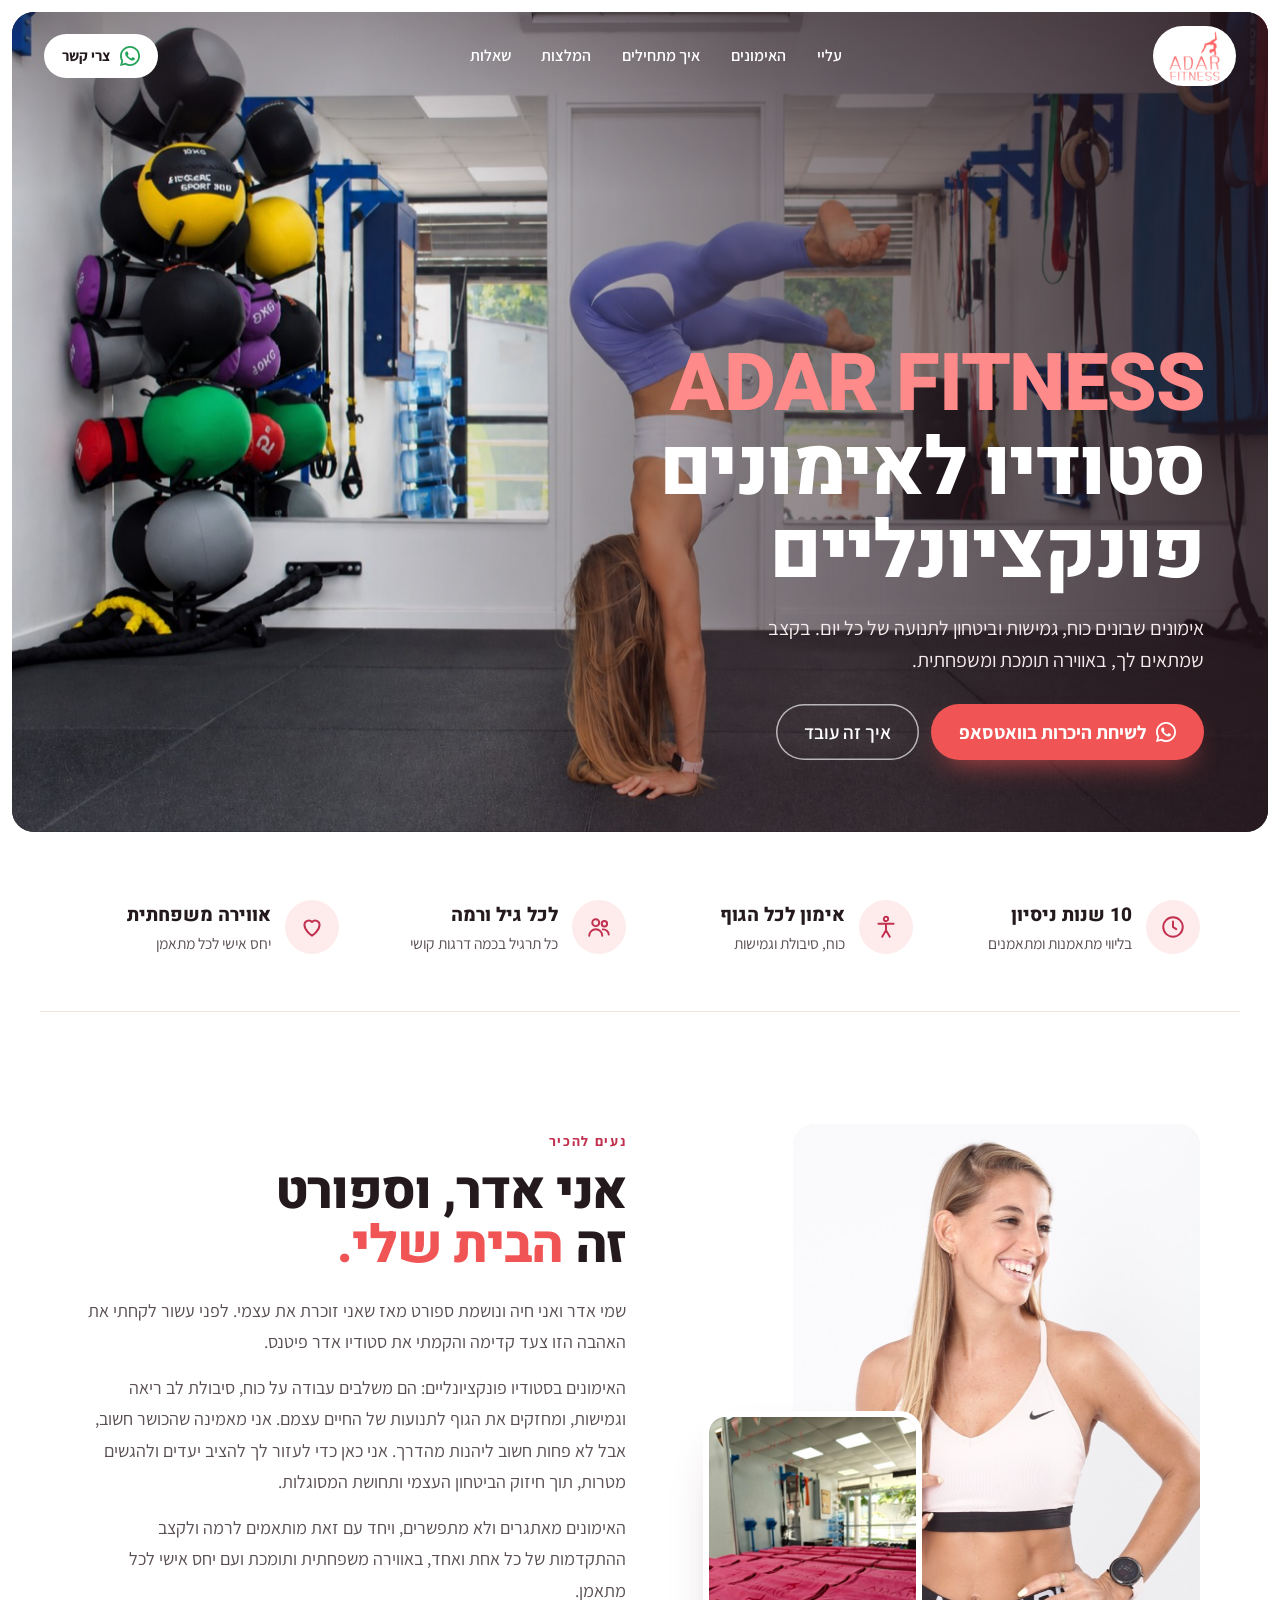
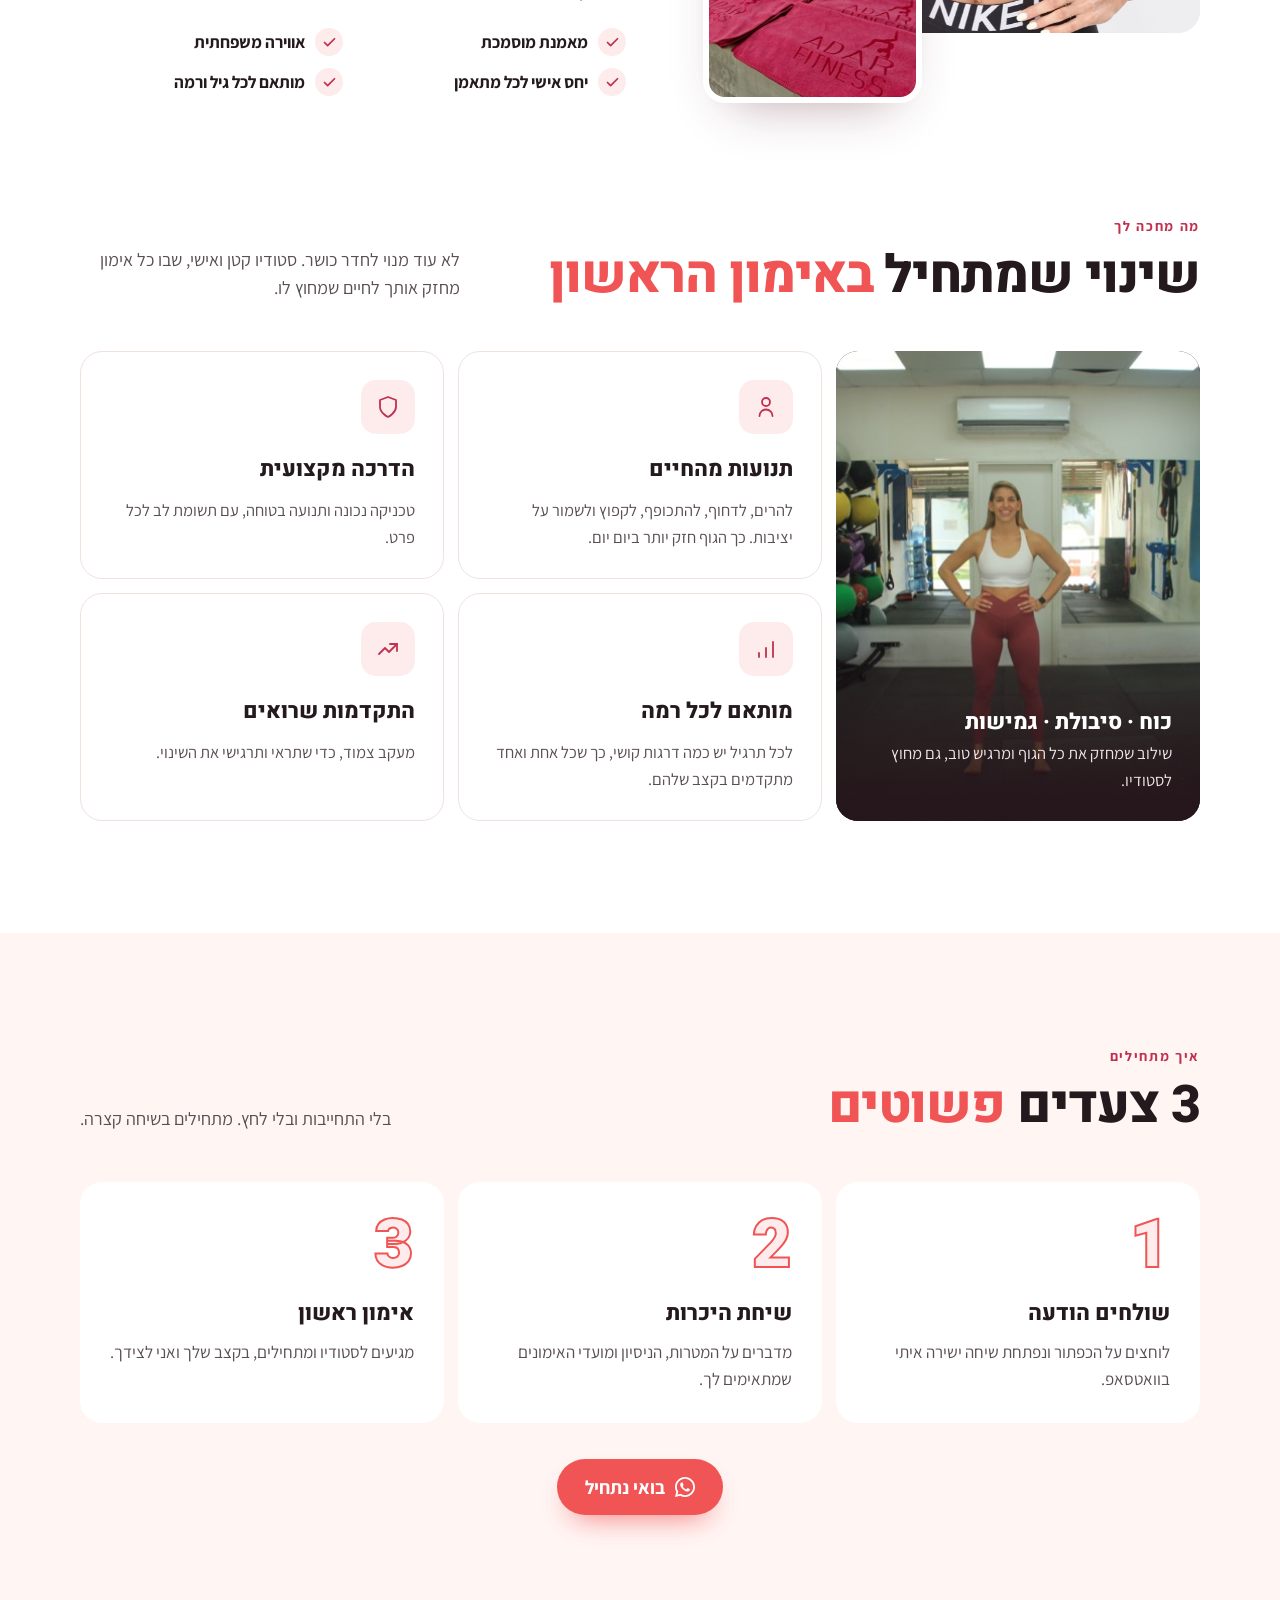
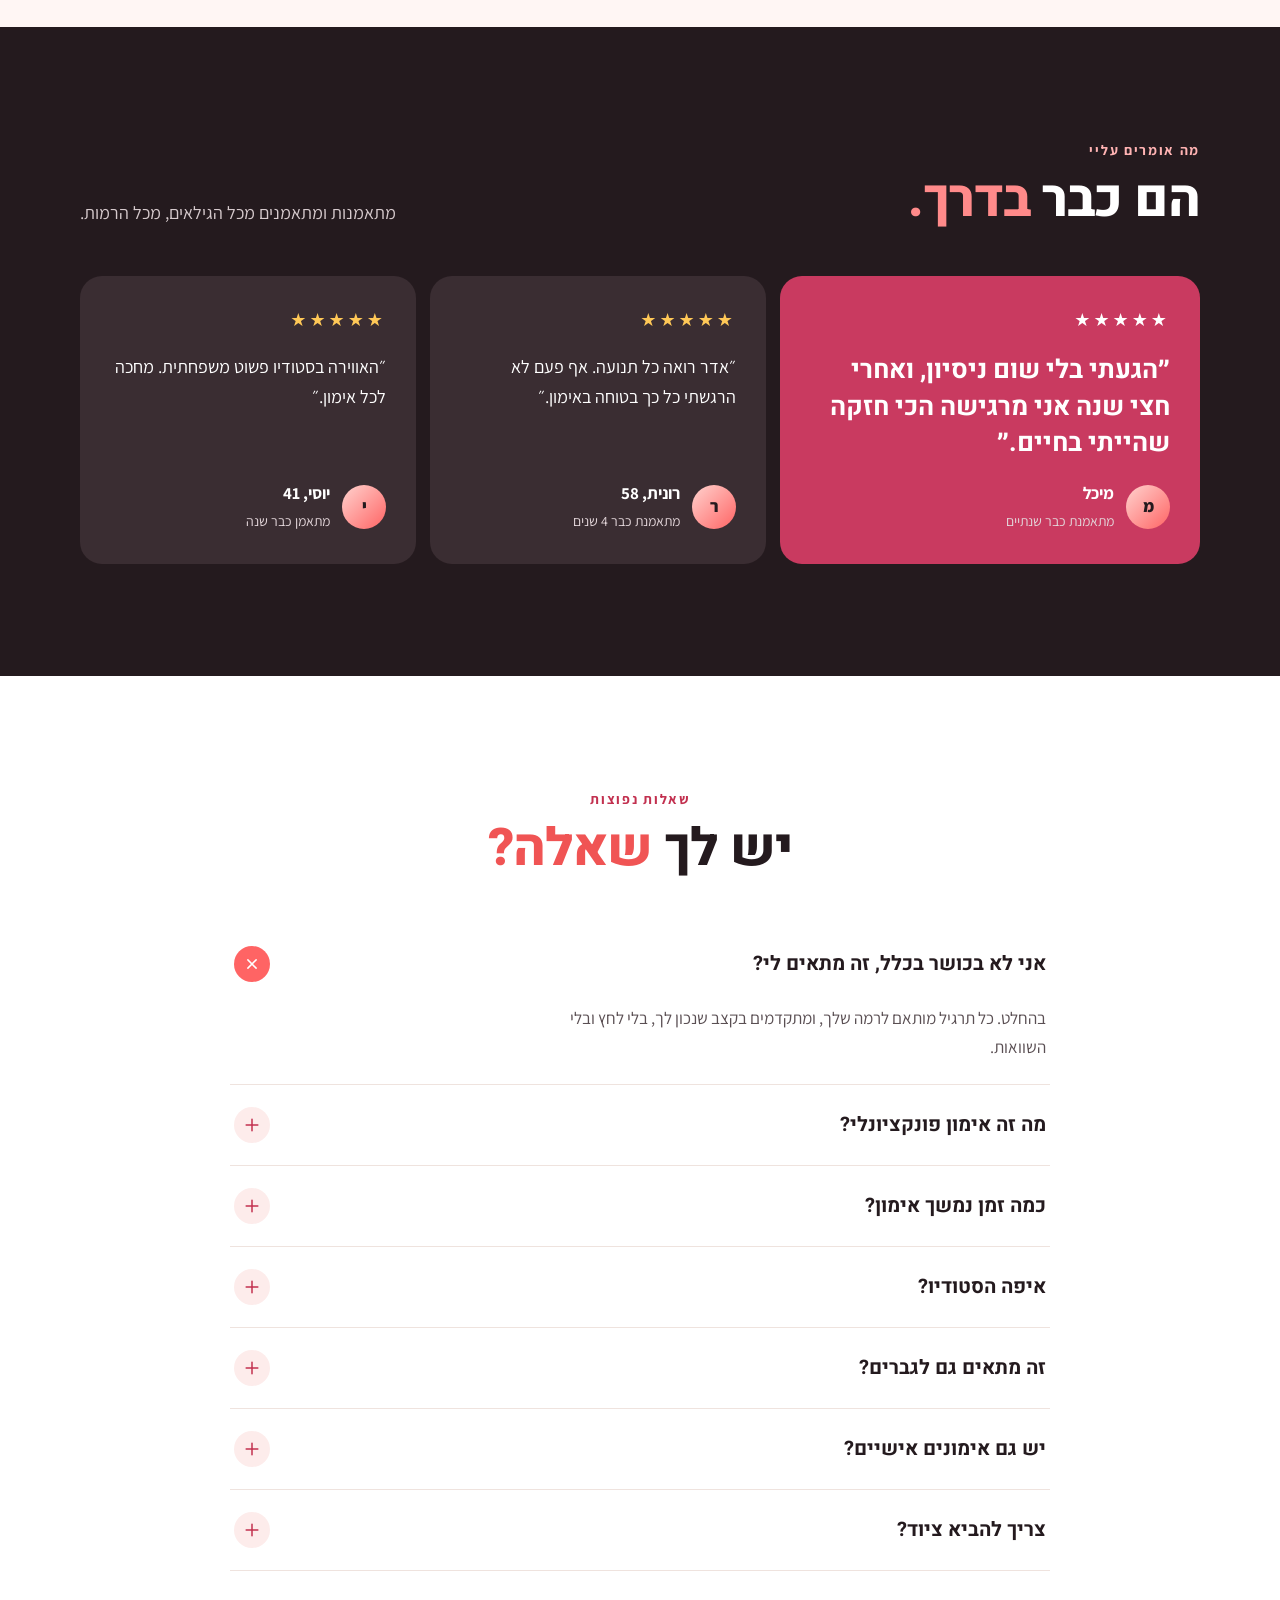
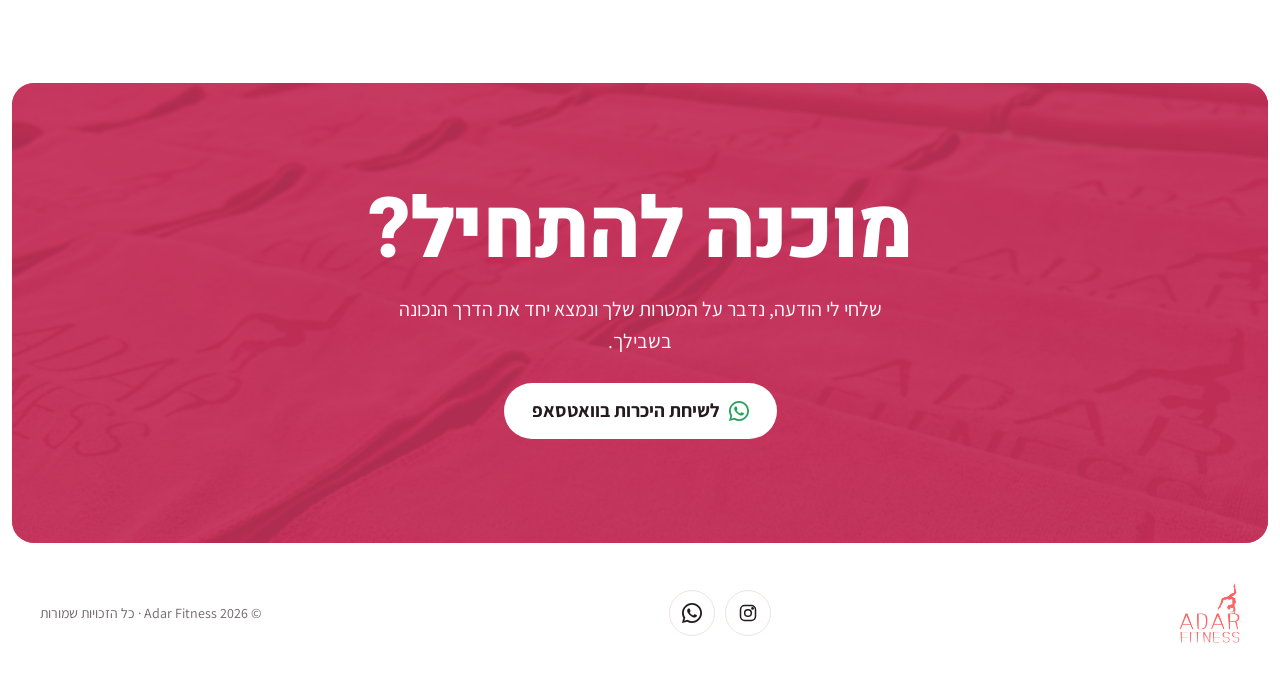
==== commit b6e79e48: "Replace stat tiles with icon highlights, add studio location with map links Co-Authored-By: Claude O" ====
--- a/index.html
+++ b/index.html
@@ -161,30 +161,58 @@
         </div>
       </section>
 
-      <!-- STAT TILES. TODO: replace with Adar's real numbers -->
-      <section class="tiles" aria-label="אדר פיטנס במספרים">
-        <div class="tile tile-blush reveal">
-          <strong dir="ltr">10+</strong>
-          <p>שנות ניסיון בליווי מתאמנות ומתאמנים</p>
-        </div>
-        <div class="tile tile-brand reveal">
-          <strong dir="ltr">360°</strong>
-          <p>כוח, סיבולת וגמישות בכל אימון, לכל הגוף</p>
-        </div>
-        <div class="tile tile-rasp reveal">
-          <strong>כל גיל</strong>
-          <p>מתאמנות ומתאמנים מכל הגילאים ומכל הרמות</p>
-        </div>
-        <div class="tile tile-ink reveal">
-          <strong dir="ltr"
-            ><svg class="tile-star" viewBox="0 0 24 24" aria-hidden="true">
+      <!-- HIGHLIGHTS. TODO: confirm "10 שנות ניסיון" with Adar -->
+      <section class="highlights container" aria-label="למה אדר פיטנס">
+        <div class="highlight reveal">
+          <span class="highlight-icon">
+            <svg class="i-stroke" viewBox="0 0 24 24" aria-hidden="true">
+              <circle cx="12" cy="12" r="9" />
+              <path d="M12 7v5l3 2" />
+            </svg>
+          </span>
+          <div>
+            <p class="highlight-title">10 שנות ניסיון</p>
+            <p>בליווי מתאמנות ומתאמנים</p>
+          </div>
+        </div>
+        <div class="highlight reveal">
+          <span class="highlight-icon">
+            <svg class="i-stroke" viewBox="0 0 24 24" aria-hidden="true">
+              <circle cx="12" cy="4.5" r="2" />
+              <path d="M5 9h14M12 9v6M12 15l-3.5 6M12 15l3.5 6" />
+            </svg>
+          </span>
+          <div>
+            <p class="highlight-title">אימון לכל הגוף</p>
+            <p>כוח, סיבולת וגמישות</p>
+          </div>
+        </div>
+        <div class="highlight reveal">
+          <span class="highlight-icon">
+            <svg class="i-stroke" viewBox="0 0 24 24" aria-hidden="true">
+              <circle cx="9" cy="8" r="3.2" />
+              <path d="M3 20a6 6 0 0 1 12 0" />
+              <circle cx="17" cy="9" r="2.5" />
+              <path d="M15.5 14.2A5 5 0 0 1 21 19" />
+            </svg>
+          </span>
+          <div>
+            <p class="highlight-title">לכל גיל ורמה</p>
+            <p>כל תרגיל בכמה דרגות קושי</p>
+          </div>
+        </div>
+        <div class="highlight reveal">
+          <span class="highlight-icon">
+            <svg class="i-stroke" viewBox="0 0 24 24" aria-hidden="true">
               <path
-                fill="currentColor"
-                d="M12 2.5l2.9 6.1 6.6.8-4.9 4.6 1.3 6.6L12 17.3l-5.9 3.3 1.3-6.6-4.9-4.6 6.6-.8z"
-              /></svg
-            >5.0</strong
-          >
-          <p>דירוג ממוצע בגוגל מעשרות מתאמנים</p>
+                d="M12 20s-7-4.4-7-10a4 4 0 0 1 7-2.6A4 4 0 0 1 19 10c0 5.6-7 10-7 10z"
+              />
+            </svg>
+          </span>
+          <div>
+            <p class="highlight-title">אווירה משפחתית</p>
+            <p>יחס אישי לכל מתאמן</p>
+          </div>
         </div>
       </section>
 
@@ -270,7 +298,6 @@
                 >מותאם לכל גיל ורמה
               </li>
             </ul>
-            <p class="signature">באהבה, אדר</p>
           </div>
         </div>
       </section>
@@ -286,7 +313,7 @@
             <div>
               <p class="eyebrow">מה מחכה לך</p>
               <h2 id="training-title" class="display">
-                אימון פונקציונלי <em>שמרגישים בחיים</em>
+                שינוי שמתחיל <em>באימון הראשון</em>
               </h2>
             </div>
             <p>
@@ -456,7 +483,7 @@
         </div>
       </section>
 
-      <!-- FAQ. TODO: confirm answers + add studio address -->
+      <!-- FAQ. TODO: confirm answers -->
       <section class="section faq-section" id="faq" aria-labelledby="faq-title">
         <div class="container">
           <div class="section-head section-head-center reveal">
@@ -507,10 +534,41 @@
                   ><svg class="i-stroke"><use href="#i-plus" /></svg
                 ></span>
               </summary>
-              <p>
-                כתובת הסטודיו תתעדכן כאן בקרוב. בינתיים, שלחי הודעה בוואטסאפ
-                ואשלח לך מיקום.
-              </p>
+              <div class="location">
+                <p class="location-address">
+                  <span class="location-pin">
+                    <svg
+                      class="i-stroke"
+                      viewBox="0 0 24 24"
+                      aria-hidden="true"
+                    >
+                      <path
+                        d="M12 21s-6.5-5.6-6.5-11a6.5 6.5 0 0 1 13 0c0 5.4-6.5 11-6.5 11z"
+                      />
+                      <circle cx="12" cy="10" r="2.4" />
+                    </svg>
+                  </span>
+                  דרך המרכז 4, כוכב יאיר
+                </p>
+                <div class="location-actions">
+                  <a
+                    class="btn btn-brand btn-sm"
+                    href="https://share.google/saanHvwdyOnAfxCDT"
+                    target="_blank"
+                    rel="noopener"
+                  >
+                    פתיחה בגוגל מפות
+                  </a>
+                  <a
+                    class="btn btn-outline btn-sm"
+                    href="https://waze.com/ul?q=%D7%93%D7%A8%D7%9A%20%D7%94%D7%9E%D7%A8%D7%9B%D7%96%204%2C%20%D7%9B%D7%95%D7%9B%D7%91%20%D7%99%D7%90%D7%99%D7%A8&amp;navigate=yes"
+                    target="_blank"
+                    rel="noopener"
+                  >
+                    ניווט עם Waze
+                  </a>
+                </div>
+              </div>
             </details>
             <details>
               <summary>
@@ -537,7 +595,7 @@
                   ><svg class="i-stroke"><use href="#i-plus" /></svg
                 ></span>
               </summary>
-              <p>רק בגדי ספורט נוחים ובקבוק מים. כל השאר מחכה לך בסטודיו.</p>
+              <p>רק בגדי ספורט נוחים ומגבת. כל השאר מחכה לך בסטודיו.</p>
             </details>
           </div>
         </div>
--- a/styles.css
+++ b/styles.css
@@ -27,7 +27,7 @@
   --radius-lg: 22px;
   --radius-md: 16px;
   --gutter: clamp(16px, 4vw, 40px);
-  --frame: clamp(8px, 1vw, 12px);   /* white frame around hero, tiles, final CTA */
+  --frame: clamp(8px, 1vw, 12px);   /* white frame around hero and final CTA */
   --section-y: clamp(64px, 9vw, 112px);
   --container: 1200px;
   --header-h: 76px;
@@ -152,6 +152,9 @@
 .btn-dark { background: var(--ink); color: var(--white); }
 .btn-dark:hover { background: var(--brand-strong); }
 
+.btn-outline { color: var(--ink); box-shadow: inset 0 0 0 1.5px var(--line); }
+.btn-outline:hover { background: var(--blush); box-shadow: inset 0 0 0 1.5px #ffd0cc; }
+
 .btn-ghost {
   color: var(--white);
   box-shadow: inset 0 0 0 1.5px rgba(255, 255, 255, .65);
@@ -312,40 +315,36 @@
 @keyframes rise { from { opacity: 0; transform: translateY(24px); } to { opacity: 1; transform: none; } }
 
 /* ==========================================================================
-   Stat tiles
+   Highlights (under the hero)
    ========================================================================== */
-.tiles {
+.highlights {
   display: grid;
-  grid-template-columns: repeat(4, 1fr);
-  gap: var(--frame);
-  margin: 0 var(--frame);
-}
-.tile {
-  border-radius: var(--radius-lg);
-  padding: clamp(20px, 2.4vw, 30px);
-  min-height: clamp(150px, 15vw, 190px);
-  display: flex;
-  flex-direction: column;
-  justify-content: space-between;
-  gap: 16px;
-}
-.tile strong {
+  grid-template-columns: repeat(4, minmax(0, 1fr));
+  gap: 28px;
+  padding-block: clamp(36px, 5vw, 56px);
+  border-bottom: 1px solid var(--line);
+}
+.highlight { display: flex; align-items: flex-start; gap: 14px; }
+.highlight-icon {
+  width: 54px;
+  height: 54px;
+  flex: none;
+  border-radius: 50%;
+  background: var(--blush);
+  color: var(--brand-ink);
+  display: flex;
+  align-items: center;
+  justify-content: center;
+}
+.highlight-icon .i-stroke { width: 26px; height: 26px; }
+.highlight-title {
   font-family: var(--font-display);
-  font-weight: 900;
-  font-size: clamp(34px, 3.8vw, 48px);
-  line-height: 1;
-  letter-spacing: -.02em;
-  align-self: flex-start;   /* stays at the RTL start edge while the number itself reads LTR */
-}
-.tile p { font-size: 16px; line-height: 1.5; font-weight: 600; }
-.tile-blush { background: var(--blush); }
-.tile-blush strong { color: var(--brand-ink); }
-.tile-brand { background: var(--brand); color: var(--ink); }
-.tile-brand strong { color: var(--white); }
-.tile-rasp { background: var(--rasp); color: var(--white); }
-.tile-ink { background: var(--ink); color: var(--white); }
-.tile-ink strong { color: #ffc857; }
-.tile-star { width: .8em; height: .8em; margin-inline-end: .12em; vertical-align: -.04em; }
+  font-weight: 800;
+  font-size: 19px;
+  line-height: 1.3;
+  margin: 3px 0 4px;
+}
+.highlight p:not(.highlight-title) { font-size: 15.5px; line-height: 1.5; color: var(--body); }
 
 /* ==========================================================================
    Sections
@@ -600,6 +599,31 @@
 }
 .faq details[open] .faq-icon { transform: rotate(45deg); background: var(--brand); color: var(--white); }
 .faq details p { padding: 0 4px 22px; color: var(--body); line-height: 1.7; max-width: 64ch; }
+.location { padding: 0 4px 24px; }
+.location-address {
+  display: flex;
+  align-items: center;
+  gap: 12px;
+  font-size: 18px;
+  font-weight: 700;
+  color: var(--ink);
+}
+.faq details .location-address { padding: 0; color: var(--ink); }
+.location-pin {
+  width: 42px;
+  height: 42px;
+  flex: none;
+  border-radius: 50%;
+  background: var(--blush);
+  color: var(--brand-ink);
+  display: flex;
+  align-items: center;
+  justify-content: center;
+}
+.location-actions { display: flex; flex-wrap: wrap; gap: 10px; margin-top: 16px; }
+/* small white text needs the deeper pink to stay readable (≥4.5:1) */
+.location-actions .btn-brand { background: var(--brand-ink); box-shadow: none; }
+.location-actions .btn-brand:hover { background: var(--rasp); }
 
 /* ---------- Final CTA ---------- */
 .final-cta {
@@ -728,7 +752,7 @@
   .menu-toggle { display: inline-flex; }
   .logo-pill img { height: 40px; }
 
-  .tiles { grid-template-columns: repeat(2, minmax(0, 1fr)); }
+  .highlights { grid-template-columns: repeat(2, minmax(0, 1fr)); gap: 24px 20px; }
 
   .about-grid { grid-template-columns: 1fr; }
   .about-photos { max-width: 520px; width: 100%; margin-inline: auto; }
@@ -758,6 +782,8 @@
 }
 
 @media (max-width: 640px) {
+  .highlight { flex-direction: column; gap: 10px; }
+  .highlight-icon { width: 48px; height: 48px; }
   .hero { height: clamp(560px, 88svh, 720px); }
   .hero-img { object-position: 52% 50%; }
   .hero::after {
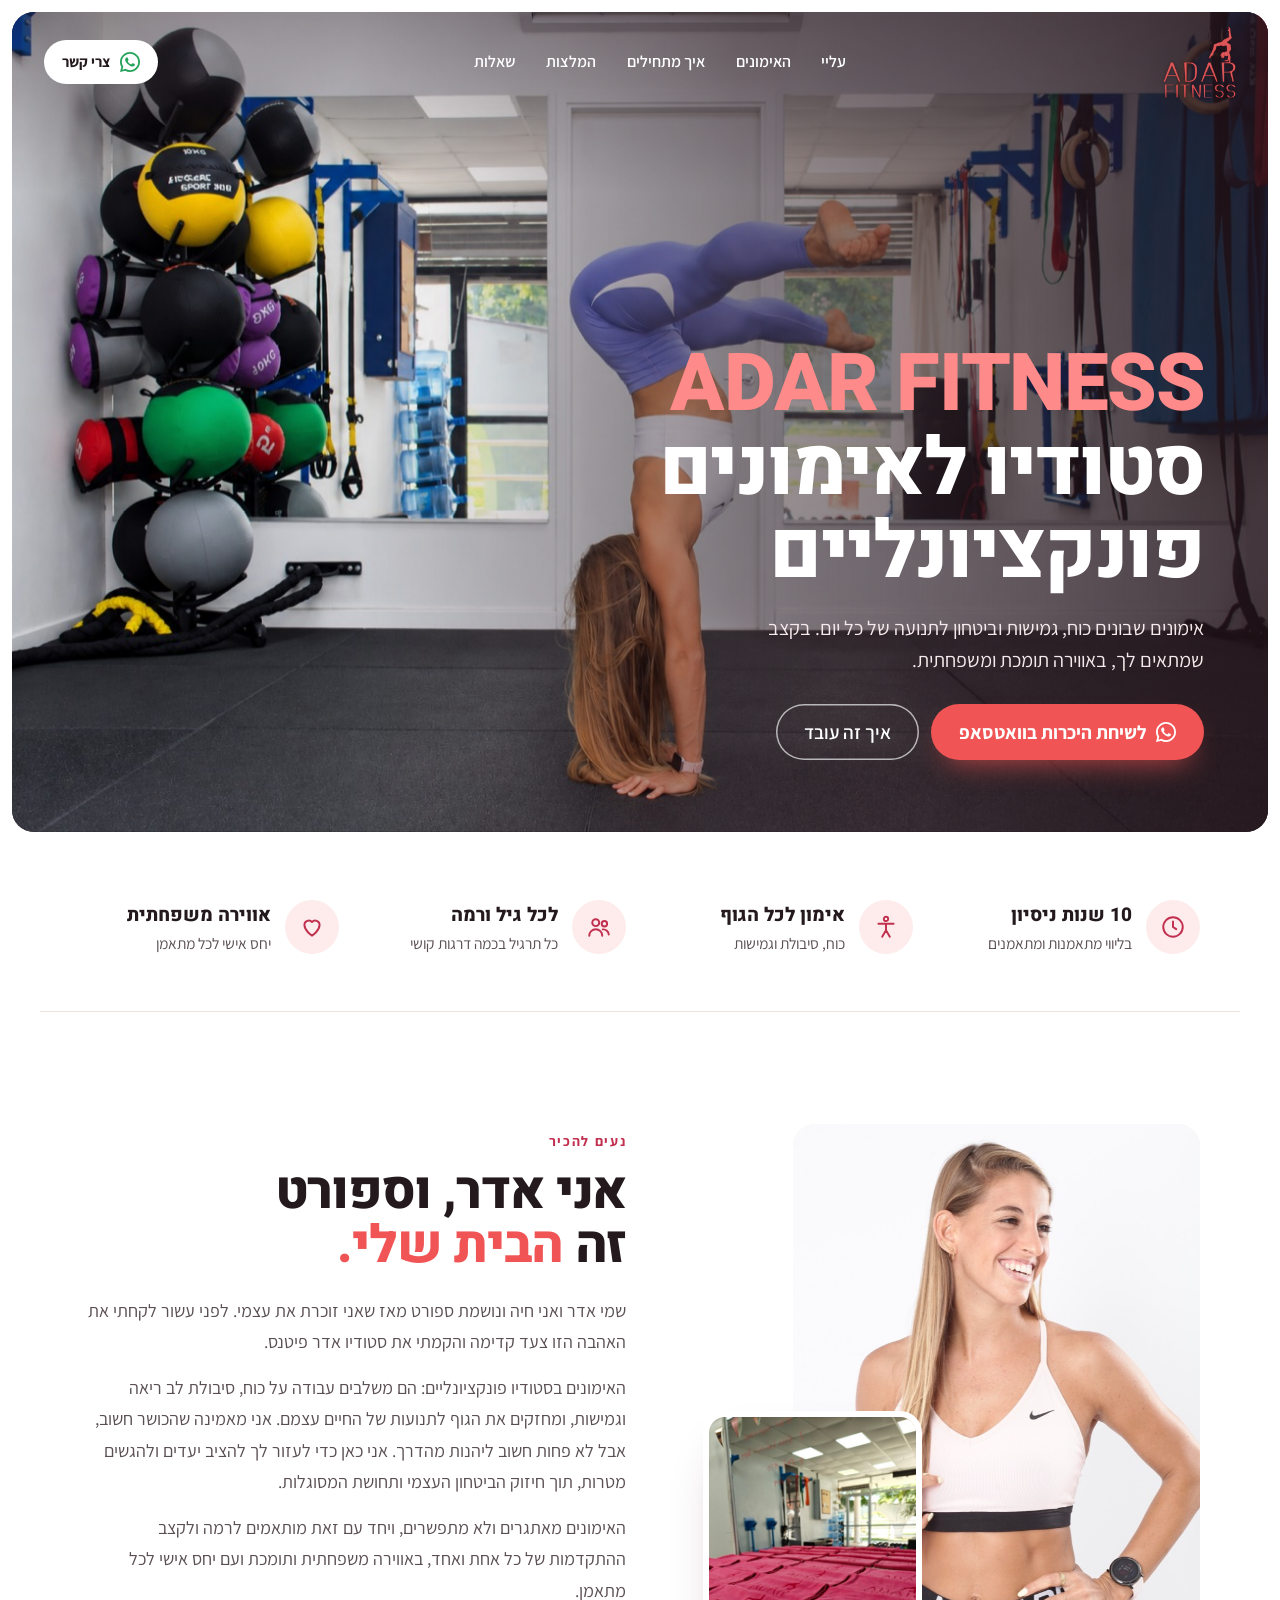
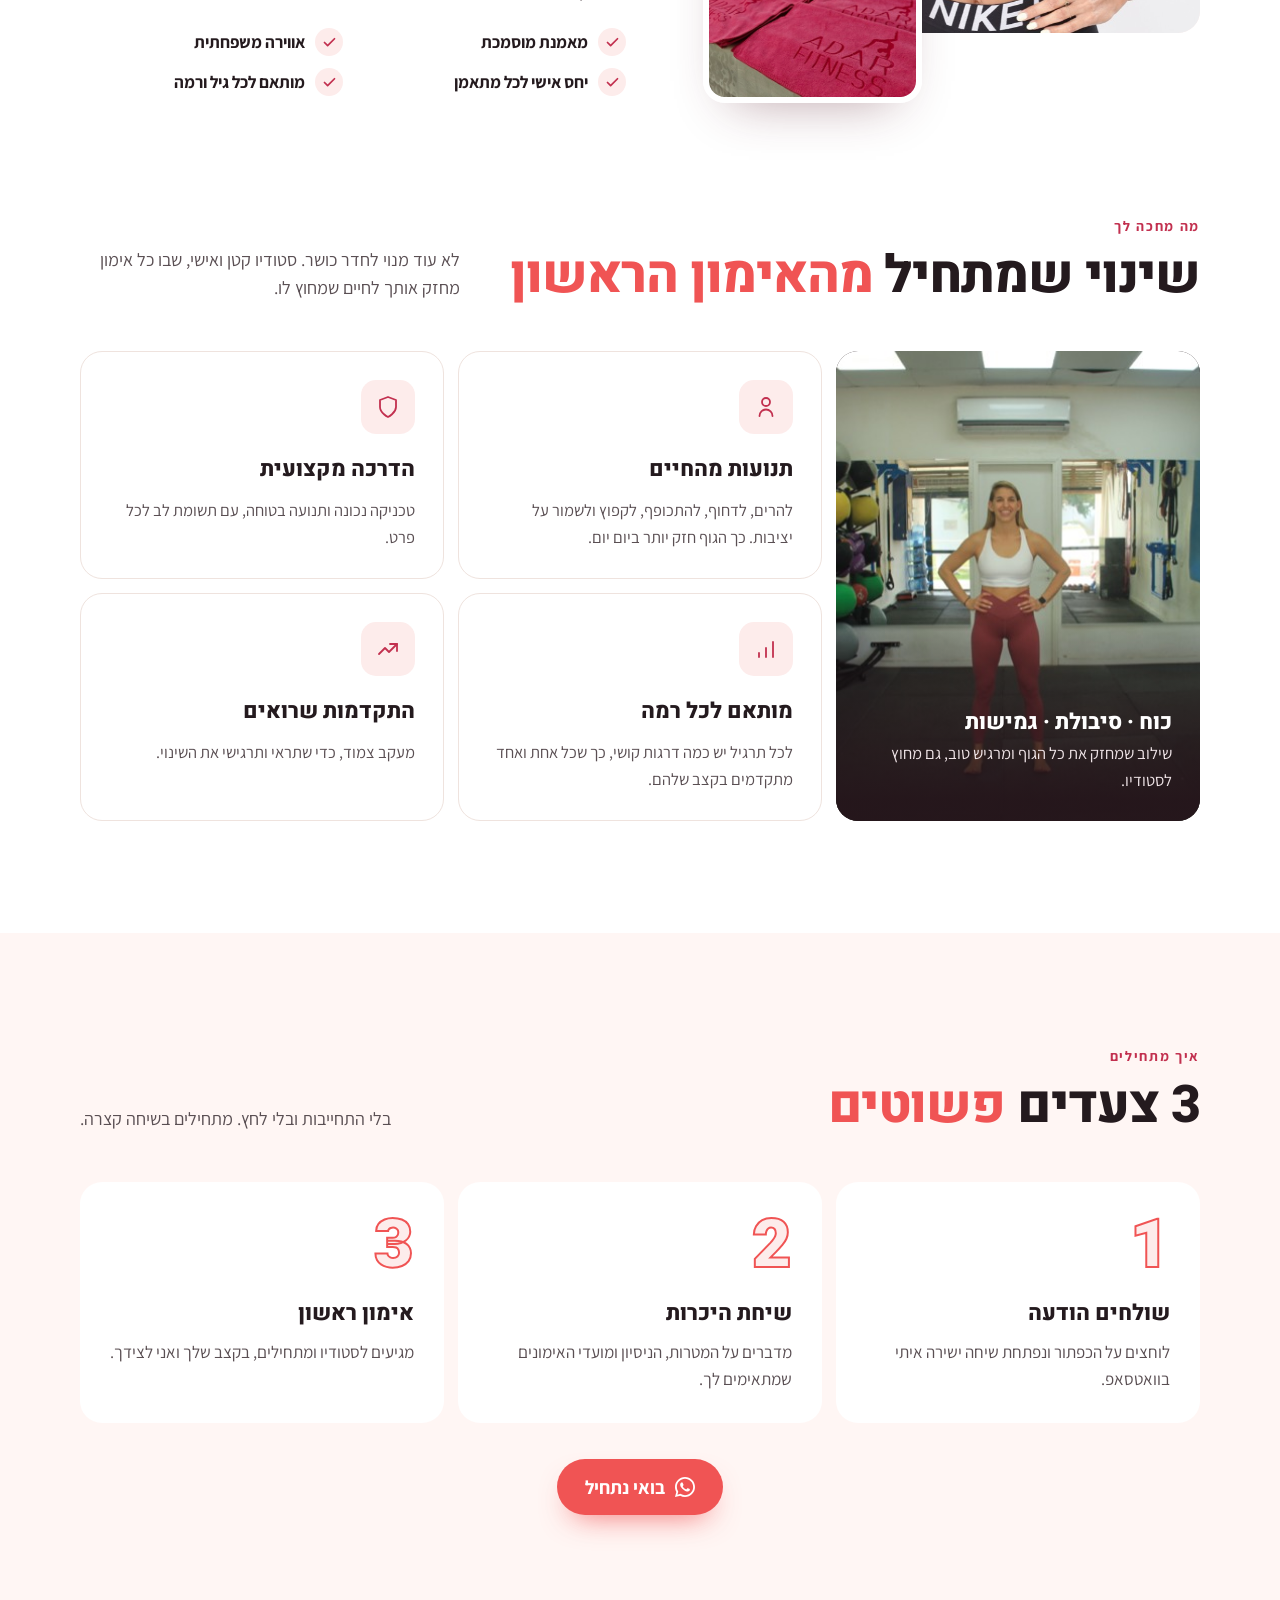
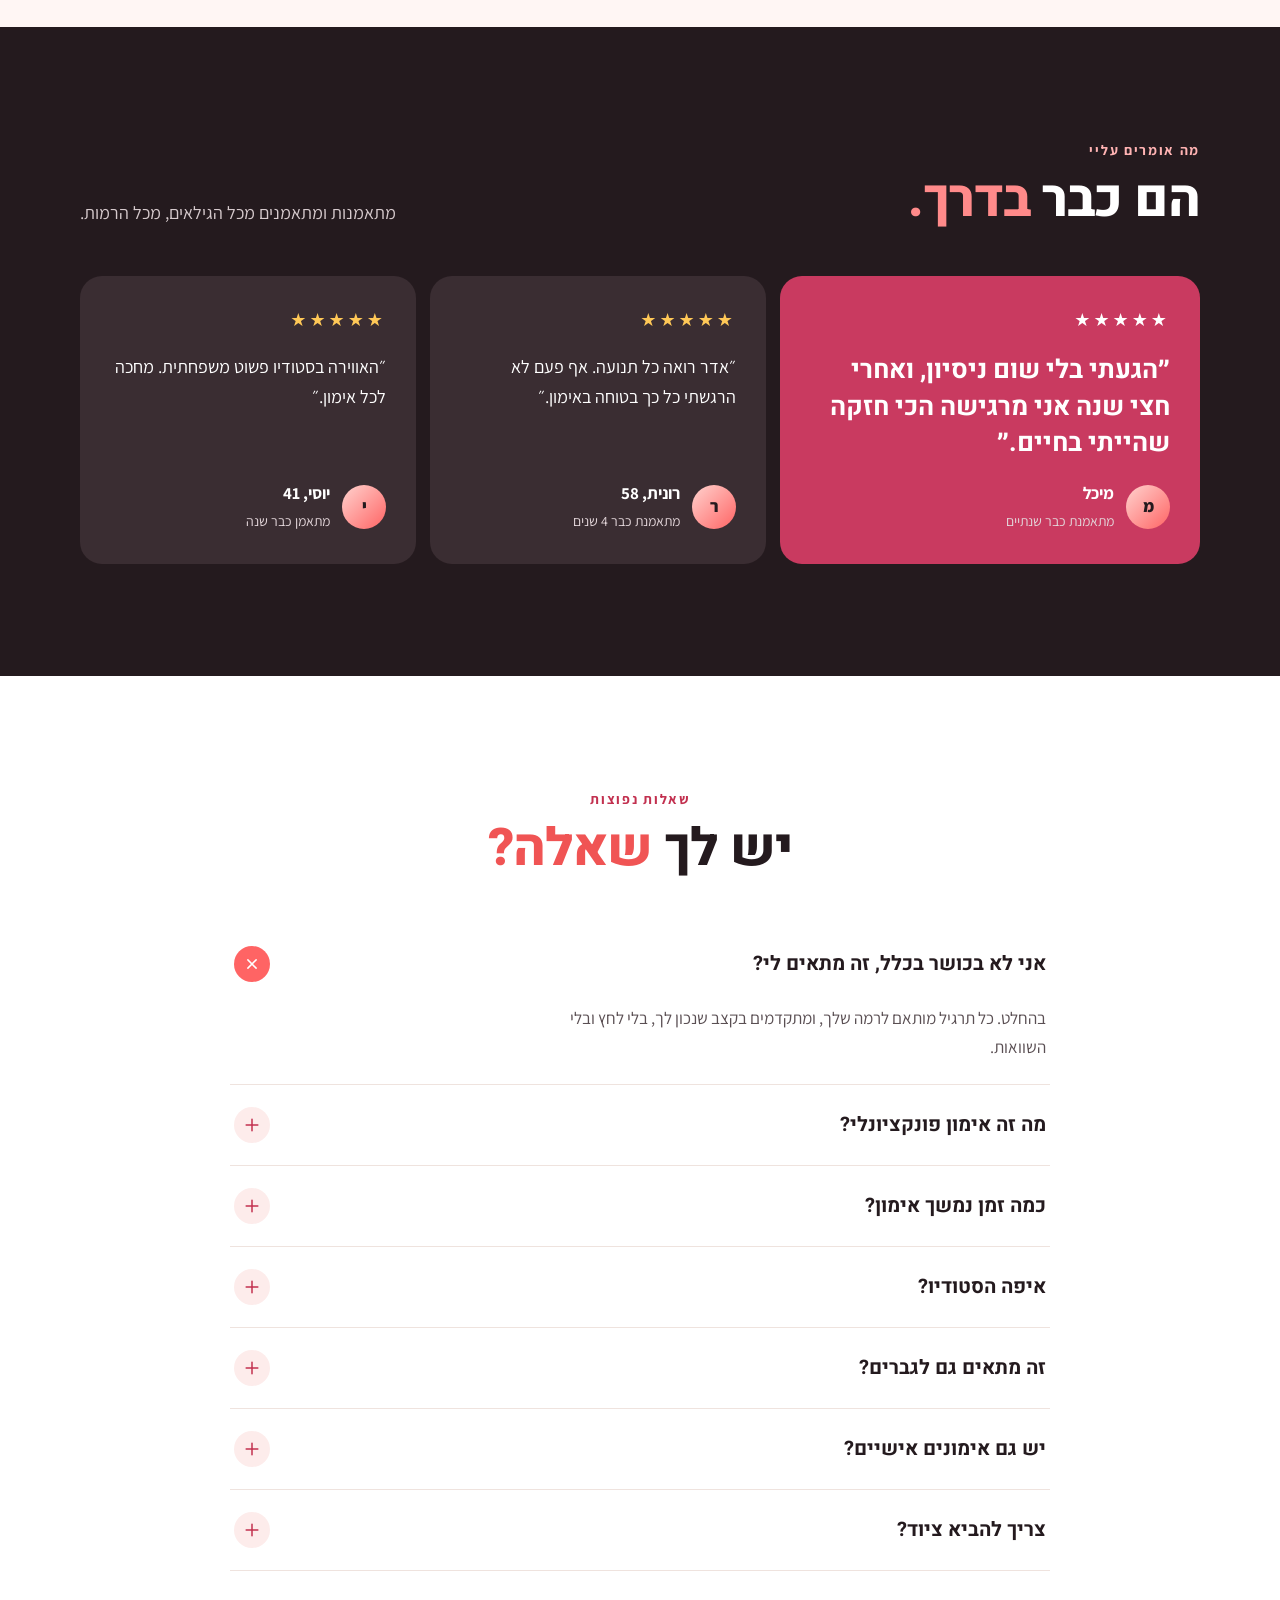
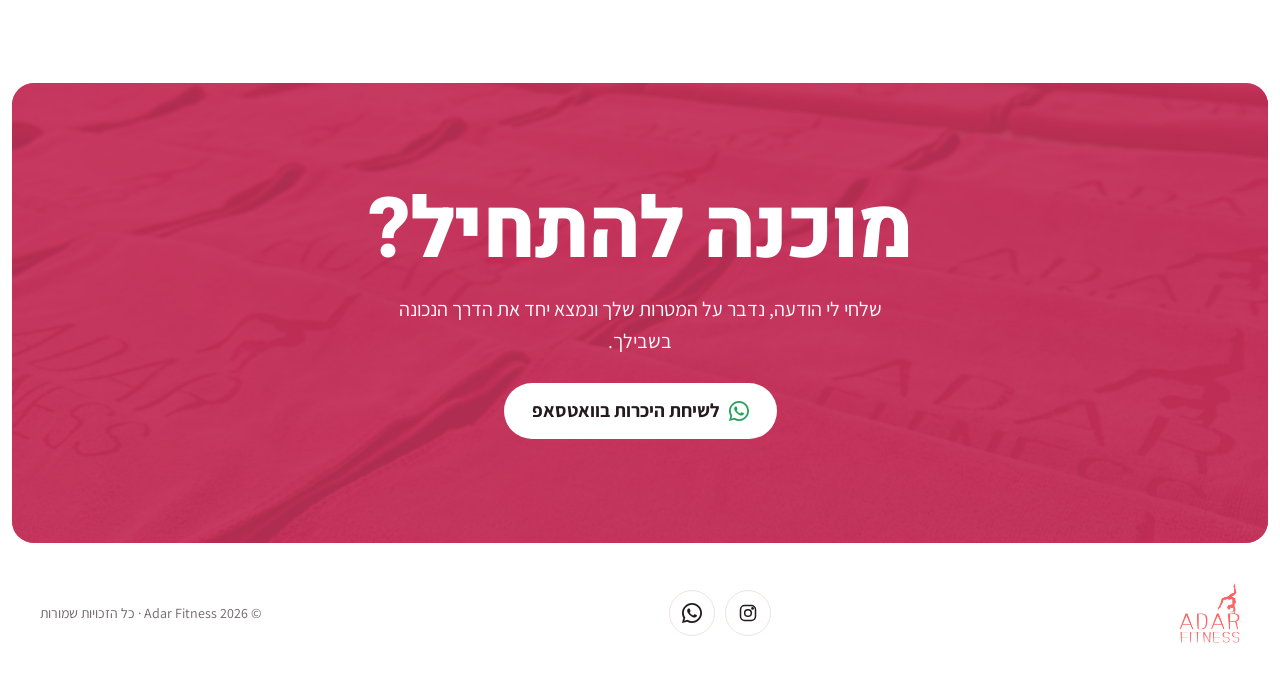
==== commit 5f0cd9c0: "Light pink transparent logo, mobile highlights and menu cleanup, clean map links, Instagram link Co-" ====
--- a/index.html
+++ b/index.html
@@ -71,7 +71,7 @@
 
     <header class="site-header" id="top">
       <div class="header-inner">
-        <a class="logo-pill" href="#main" aria-label="Adar Fitness, לראש העמוד">
+        <a class="logo" href="#main" aria-label="Adar Fitness, לראש העמוד">
           <img
             src="assets/logo.png"
             alt="Adar Fitness"
@@ -85,15 +85,6 @@
           <a href="#how">איך מתחילים</a>
           <a href="#reviews">המלצות</a>
           <a href="#faq">שאלות</a>
-          <a
-            class="btn btn-dark nav-cta-mobile"
-            href="https://wa.me/972543988962?text=%D7%94%D7%99%D7%99%20%D7%90%D7%93%D7%A8%2C%20%D7%94%D7%92%D7%A2%D7%AA%D7%99%20%D7%9E%D7%94%D7%90%D7%AA%D7%A8%20%D7%95%D7%90%D7%A9%D7%9E%D7%97%20%D7%9C%D7%A9%D7%9E%D7%95%D7%A2%20%D7%A4%D7%A8%D7%98%D7%99%D7%9D%20%D7%A2%D7%9C%20%D7%94%D7%90%D7%99%D7%9E%D7%95%D7%A0%D7%99%D7%9D%20%D7%91%D7%A1%D7%98%D7%95%D7%93%D7%99%D7%95%20%F0%9F%99%82"
-            target="_blank"
-            rel="noopener"
-          >
-            <svg class="i-fill" aria-hidden="true"><use href="#i-wa" /></svg>צרי
-            קשר בוואטסאפ
-          </a>
         </nav>
         <div class="header-actions">
           <a
@@ -313,7 +304,7 @@
             <div>
               <p class="eyebrow">מה מחכה לך</p>
               <h2 id="training-title" class="display">
-                שינוי שמתחיל <em>באימון הראשון</em>
+                שינוי שמתחיל <em>מהאימון הראשון</em>
               </h2>
             </div>
             <p>
@@ -553,7 +544,7 @@
                 <div class="location-actions">
                   <a
                     class="btn btn-brand btn-sm"
-                    href="https://share.google/saanHvwdyOnAfxCDT"
+                    href="https://maps.google.com/?cid=16200941128904096296"
                     target="_blank"
                     rel="noopener"
                   >
@@ -561,7 +552,7 @@
                   </a>
                   <a
                     class="btn btn-outline btn-sm"
-                    href="https://waze.com/ul?q=%D7%93%D7%A8%D7%9A%20%D7%94%D7%9E%D7%A8%D7%9B%D7%96%204%2C%20%D7%9B%D7%95%D7%9B%D7%91%20%D7%99%D7%90%D7%99%D7%A8&amp;navigate=yes"
+                    href="https://waze.com/ul?ll=32.2230281,34.9987004&amp;navigate=yes"
                     target="_blank"
                     rel="noopener"
                   >
@@ -643,8 +634,12 @@
         loading="lazy"
       />
       <div class="social">
-        <!-- TODO: Instagram URL -->
-        <a href="#" aria-label="Instagram" target="_blank" rel="noopener">
+        <a
+          href="https://www.instagram.com/adargenosar"
+          aria-label="Instagram"
+          target="_blank"
+          rel="noopener"
+        >
           <svg class="i-stroke" viewBox="0 0 24 24" aria-hidden="true">
             <rect x="3" y="3" width="18" height="18" rx="5" />
             <circle cx="12" cy="12" r="4" />
--- a/styles.css
+++ b/styles.css
@@ -183,14 +183,28 @@
   min-height: 64px;
 }
 
-.logo-pill {
+.logo {
+  position: relative;
   display: inline-flex;
-  background: var(--white);
-  border-radius: 999px;
-  padding: 5px 16px;
   flex: none;
-}
-.logo-pill img { height: 50px; width: auto; }
+  filter: drop-shadow(0 0 1px rgba(36, 20, 26, .7)) drop-shadow(0 2px 8px rgba(36, 20, 26, .5));
+  transition: filter .3s ease;
+}
+.logo img {
+  height: 72px;
+  width: auto;
+  opacity: 0;   /* over the photo the logo is painted light pink by ::before; the original shows once scrolled */
+  transition: opacity .3s ease, height .3s ease;
+}
+.logo::before {
+  content: "";
+  position: absolute;
+  inset: 0;
+  background: var(--brand-soft);
+  -webkit-mask: url("assets/logo.png") center / contain no-repeat;
+  mask: url("assets/logo.png") center / contain no-repeat;
+  transition: opacity .3s ease;
+}
 
 .main-nav {
   display: flex;
@@ -215,7 +229,6 @@
   transition: transform .25s var(--ease-out);
 }
 .main-nav a:not(.btn):hover::after { transform: scaleX(1); }
-.nav-cta-mobile { display: none; }
 
 .header-actions { display: flex; align-items: center; gap: 10px; }
 
@@ -253,6 +266,9 @@
   box-shadow: 0 1px 0 var(--line), 0 10px 30px -24px rgba(60, 20, 30, .35);
 }
 .site-header.is-scrolled .main-nav { color: var(--ink); }
+.site-header.is-scrolled .logo img { opacity: 1; height: 56px; }
+.site-header.is-scrolled .logo::before { opacity: 0; }
+.site-header.is-scrolled .logo { filter: none; }
 .site-header.is-scrolled .btn-white { background: var(--ink); color: var(--white); }
 .site-header.is-scrolled .btn-white .wa-green { color: var(--white); }
 .site-header.is-scrolled .btn-white:hover { background: var(--brand-strong); }
@@ -745,12 +761,13 @@
     transition: opacity .25s ease, transform .25s var(--ease-out), visibility 0s;
   }
   .main-nav a:not(.btn) { padding: 14px 4px; border-bottom: 1px solid var(--line); }
+  .main-nav a:last-child { border-bottom: 0; }
   .main-nav a:not(.btn)::after { display: none; }
-  .nav-cta-mobile { display: inline-flex; margin-top: 16px; }
   .site-header.is-scrolled .main-nav { color: var(--ink); }
   .header-actions .btn-white { display: none; }
   .menu-toggle { display: inline-flex; }
-  .logo-pill img { height: 40px; }
+  .logo img { height: 56px; }
+  .site-header.is-scrolled .logo img { height: 44px; }
 
   .highlights { grid-template-columns: repeat(2, minmax(0, 1fr)); gap: 24px 20px; }
 
@@ -782,8 +799,12 @@
 }
 
 @media (max-width: 640px) {
-  .highlight { flex-direction: column; gap: 10px; }
-  .highlight-icon { width: 48px; height: 48px; }
+  .highlights { gap: 22px 14px; }
+  .highlight { gap: 10px; }
+  .highlight-icon { width: 40px; height: 40px; }
+  .highlight-icon .i-stroke { width: 21px; height: 21px; }
+  .highlight-title { font-size: 16px; margin-top: 0; }
+  .highlight p:not(.highlight-title) { font-size: 14px; }
   .hero { height: clamp(560px, 88svh, 720px); }
   .hero-img { object-position: 52% 50%; }
   .hero::after {
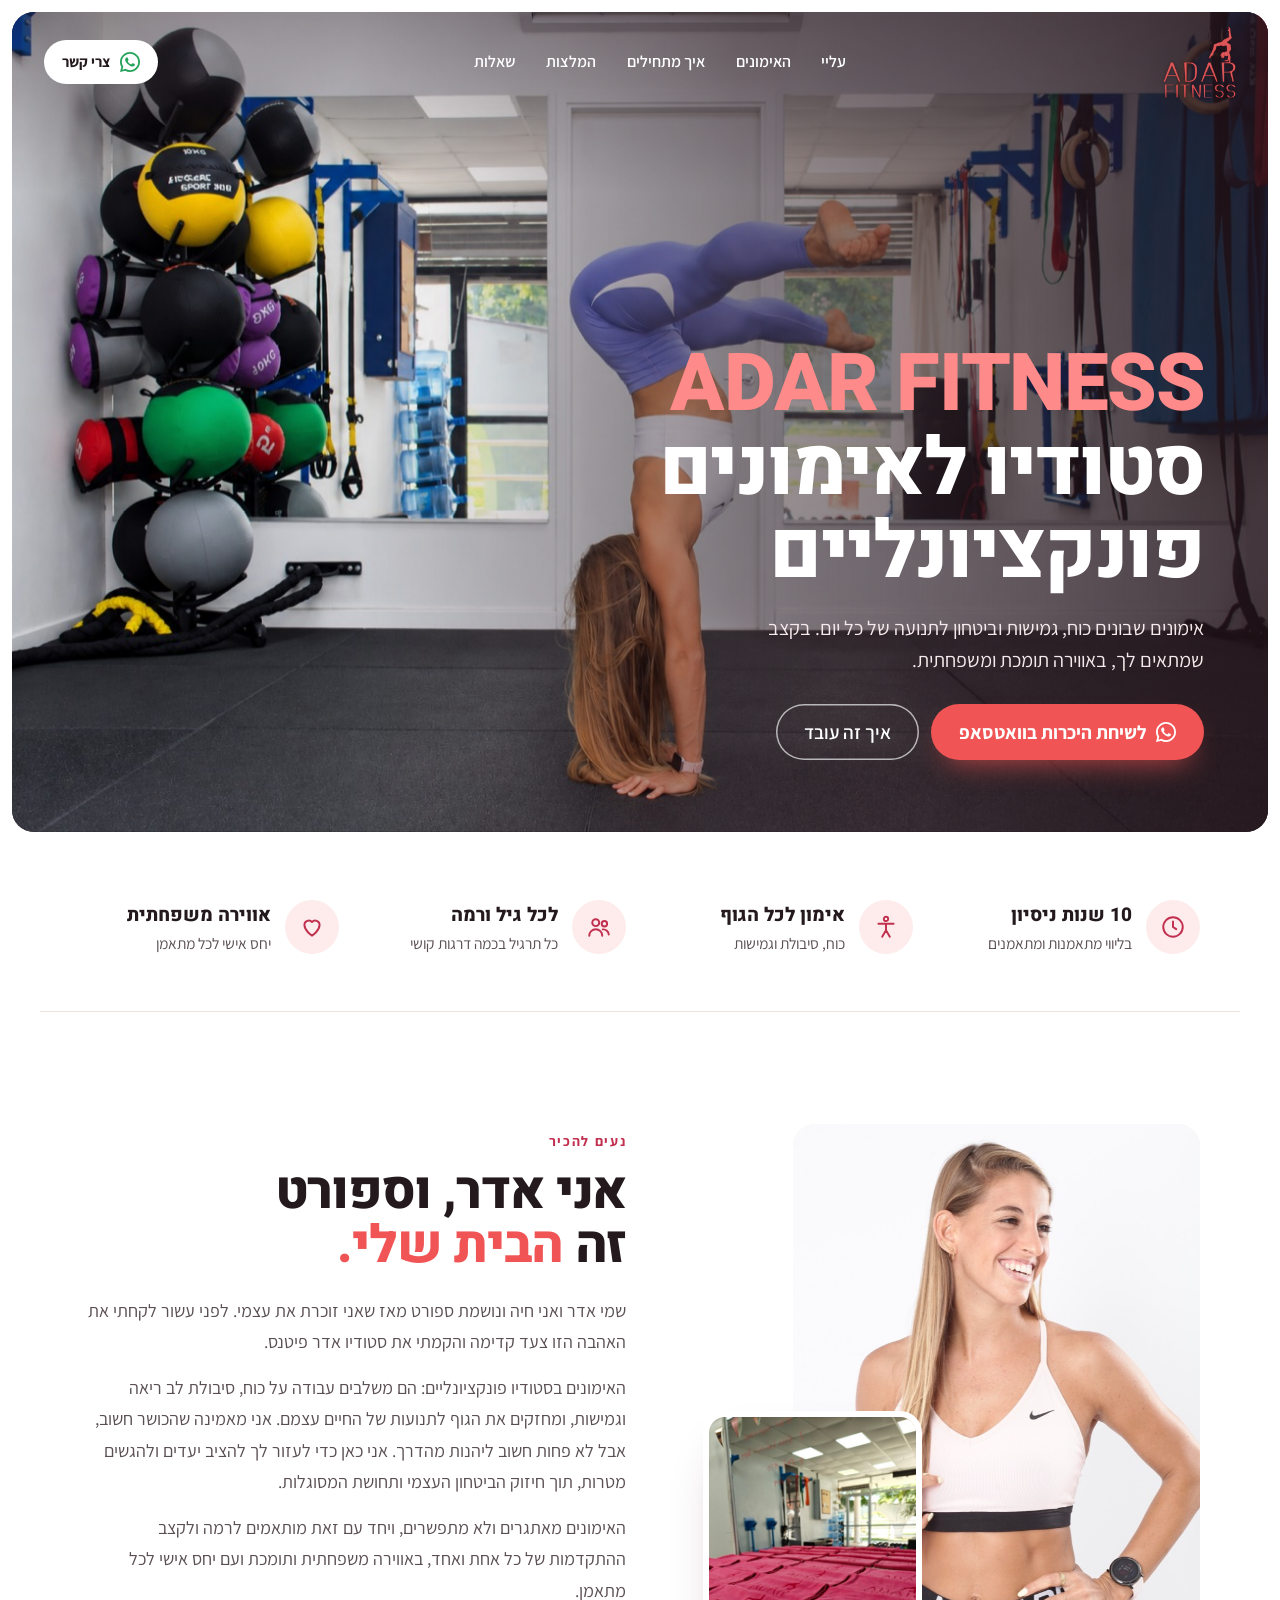
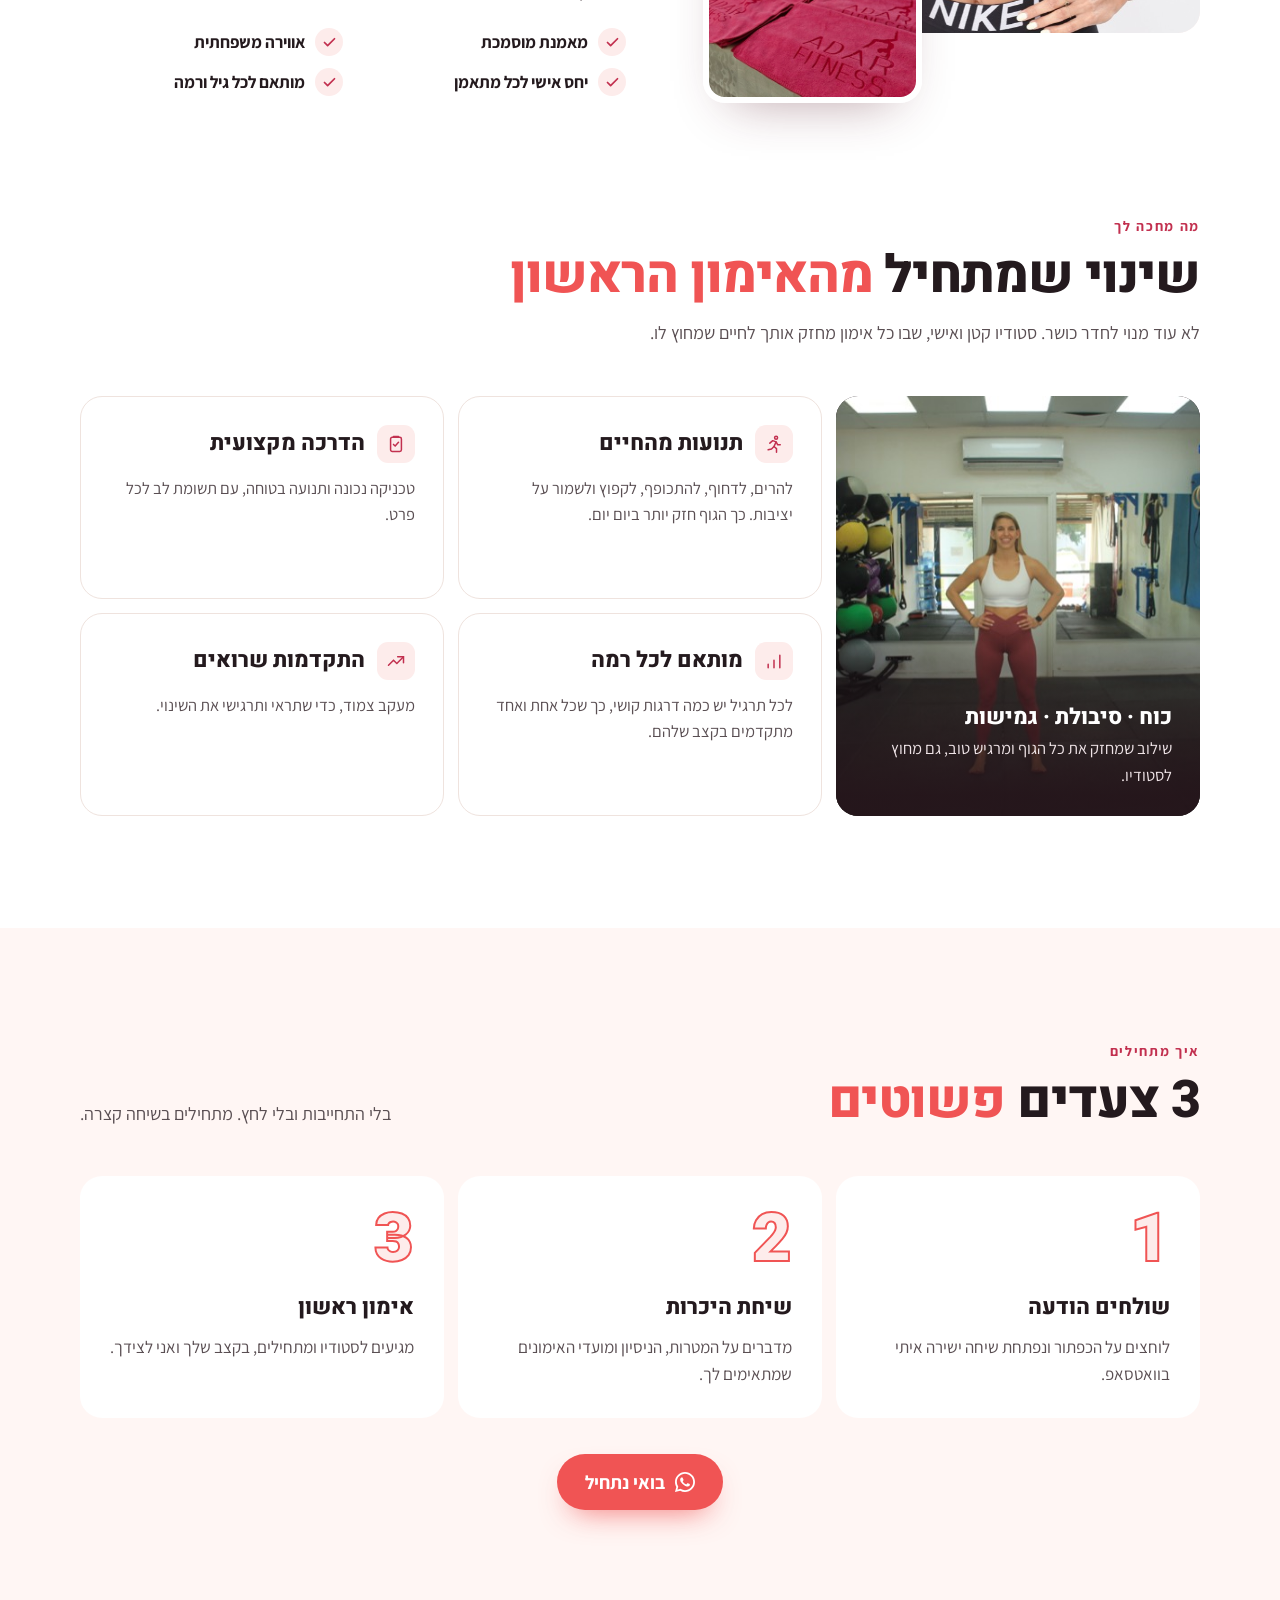
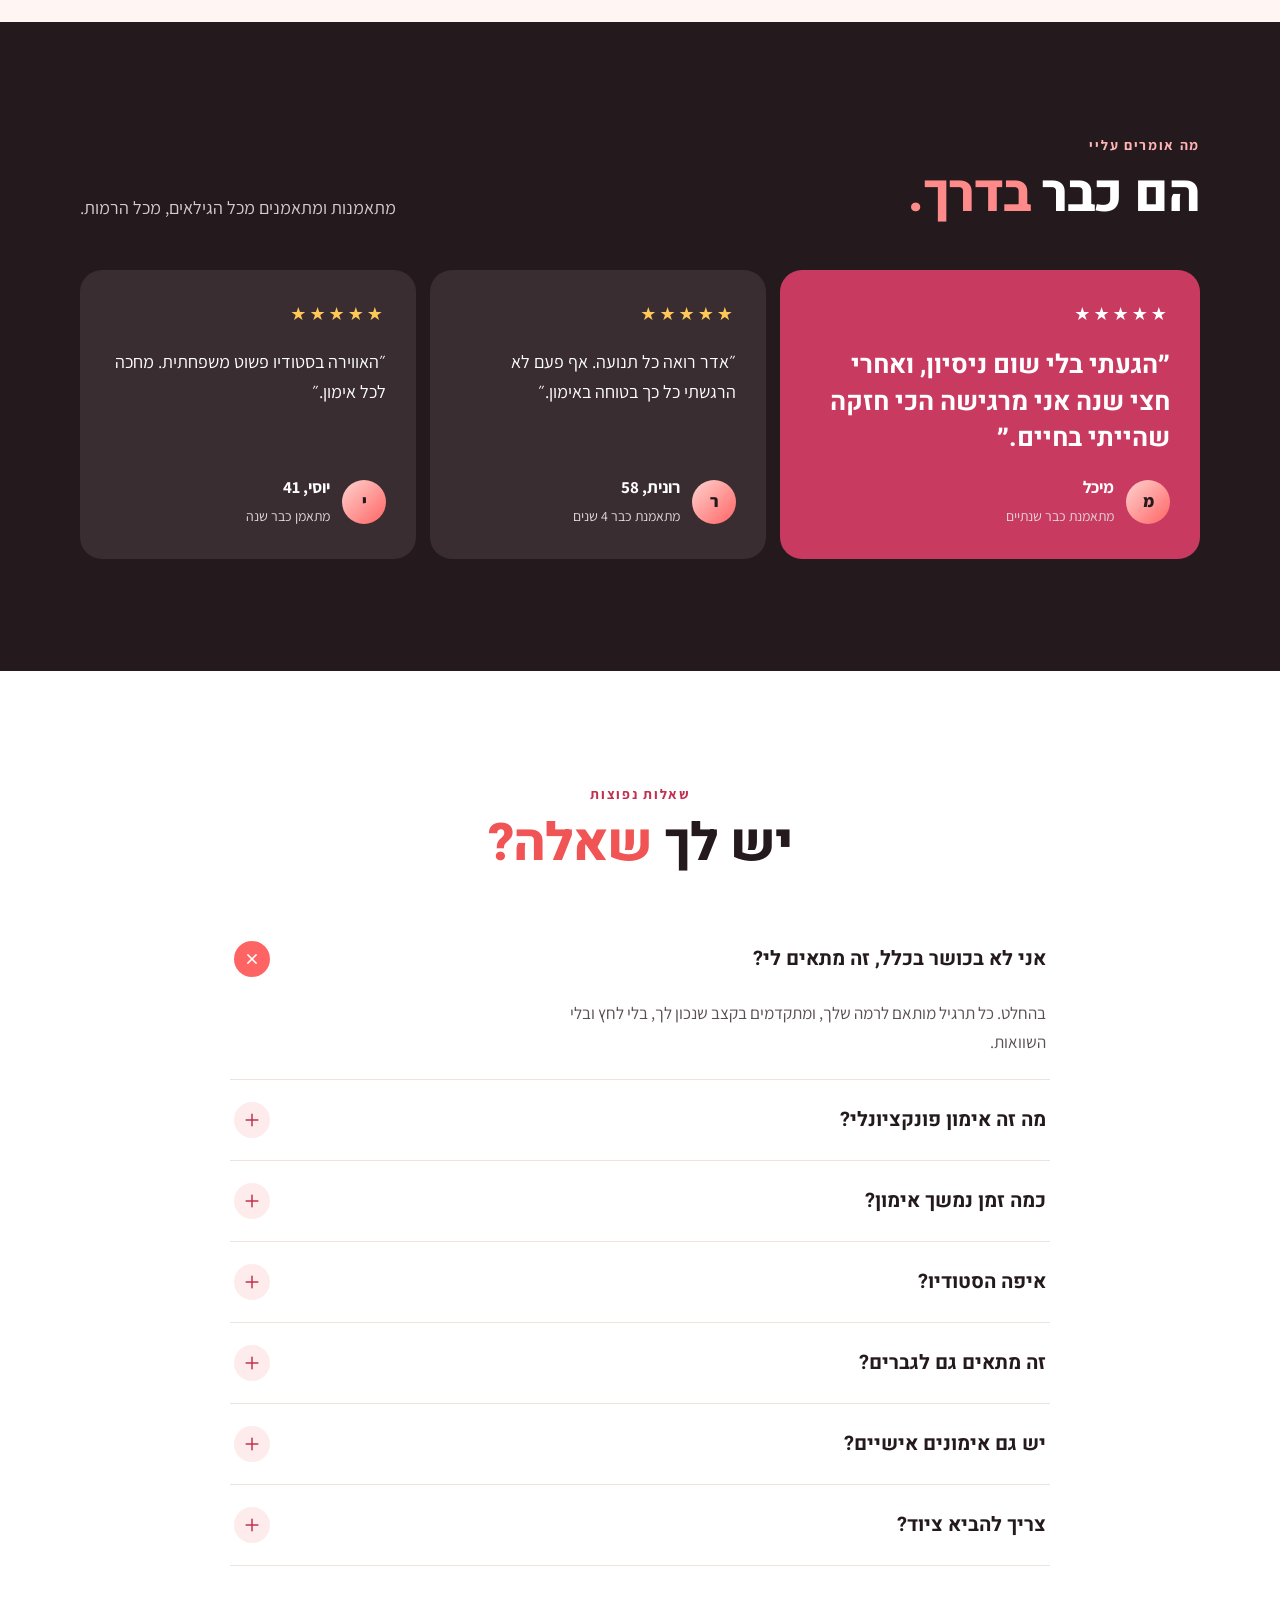
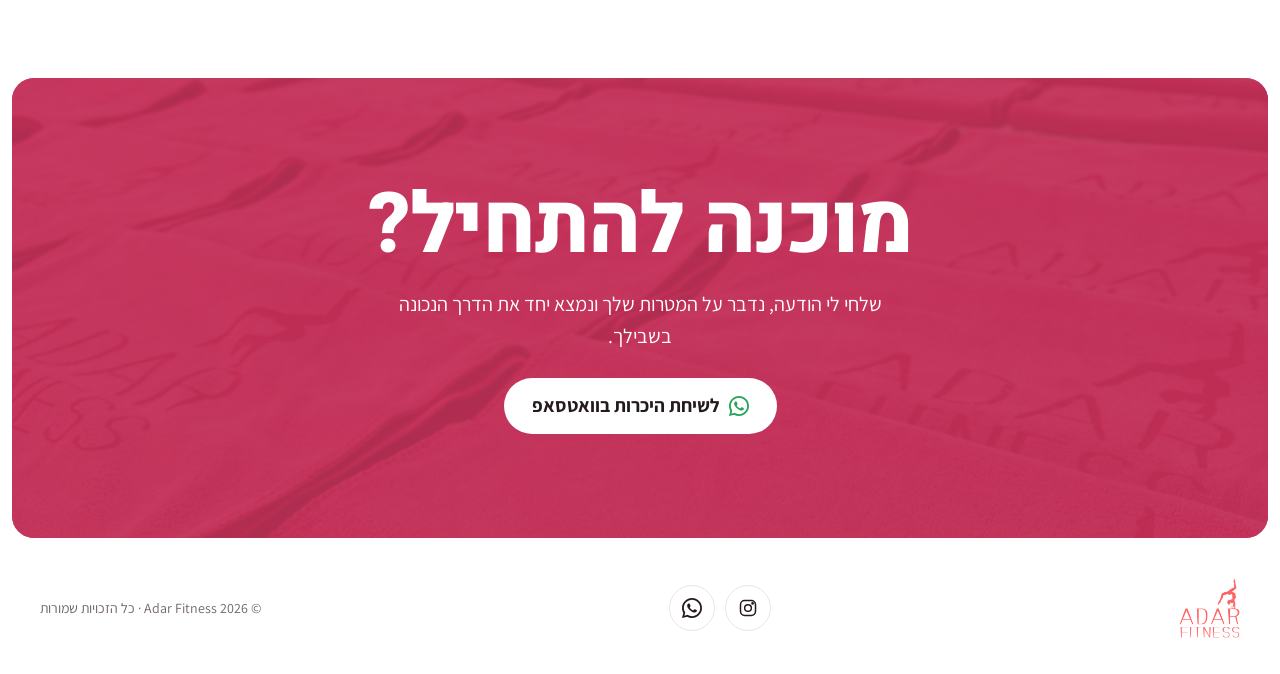
==== commit 4e6029dd: "Training section: subtitle under heading, small icons beside card titles, new icons Co-Authored-By: " ====
--- a/index.html
+++ b/index.html
@@ -300,7 +300,7 @@
         aria-labelledby="training-title"
       >
         <div class="container">
-          <div class="section-head reveal">
+          <div class="section-head section-head-stack reveal">
             <div>
               <p class="eyebrow">מה מחכה לך</p>
               <h2 id="training-title" class="display">
@@ -335,8 +335,10 @@
             <article class="card reveal">
               <div class="card-icon">
                 <svg class="i-stroke" viewBox="0 0 24 24" aria-hidden="true">
-                  <circle cx="12" cy="7" r="4" />
-                  <path d="M5.5 21a6.5 6.5 0 0 1 13 0" />
+                  <circle cx="14.5" cy="4.5" r="1.8" />
+                  <path d="M7 11l3.5-3 4 1.5 2 3.5h3" />
+                  <path d="M14.5 9.5L12 15l3 2.5V22" />
+                  <path d="M12 15l-3 3-4 1" />
                 </svg>
               </div>
               <h3>תנועות מהחיים</h3>
@@ -348,7 +350,9 @@
             <article class="card reveal">
               <div class="card-icon">
                 <svg class="i-stroke" viewBox="0 0 24 24" aria-hidden="true">
-                  <path d="M12 22s8-4 8-10V5l-8-3-8 3v7c0 6 8 10 8 10z" />
+                  <rect x="5.5" y="4" width="13" height="17" rx="2" />
+                  <path d="M9 4V3h6v1" />
+                  <path d="M9 12.5l2 2 4-4.5" />
                 </svg>
               </div>
               <h3>הדרכה מקצועית</h3>
--- a/styles.css
+++ b/styles.css
@@ -381,6 +381,8 @@
   color: var(--body);
 }
 .section-head-center { justify-content: center; text-align: center; }
+.section-head-stack { flex-direction: column; align-items: flex-start; gap: 16px; }
+.section-head-stack > p { max-width: 560px; }
 
 /* ---------- About ---------- */
 .about-grid {
@@ -486,6 +488,18 @@
   justify-content: center;
 }
 .card-icon .i-stroke { width: 24px; height: 24px; }
+/* small icon beside the title, text below */
+.card:not(.card-feature) {
+  display: grid;
+  grid-template-columns: auto minmax(0, 1fr);
+  align-items: center;
+  align-content: start;
+  gap: 12px;
+}
+.card:not(.card-feature) .card-icon { width: 38px; height: 38px; border-radius: 11px; }
+.card:not(.card-feature) .card-icon .i-stroke { width: 20px; height: 20px; }
+.card:not(.card-feature) h3 { margin-top: 0; }
+.card:not(.card-feature) p { grid-column: 1 / -1; }
 
 .card-feature {
   grid-row: span 2;
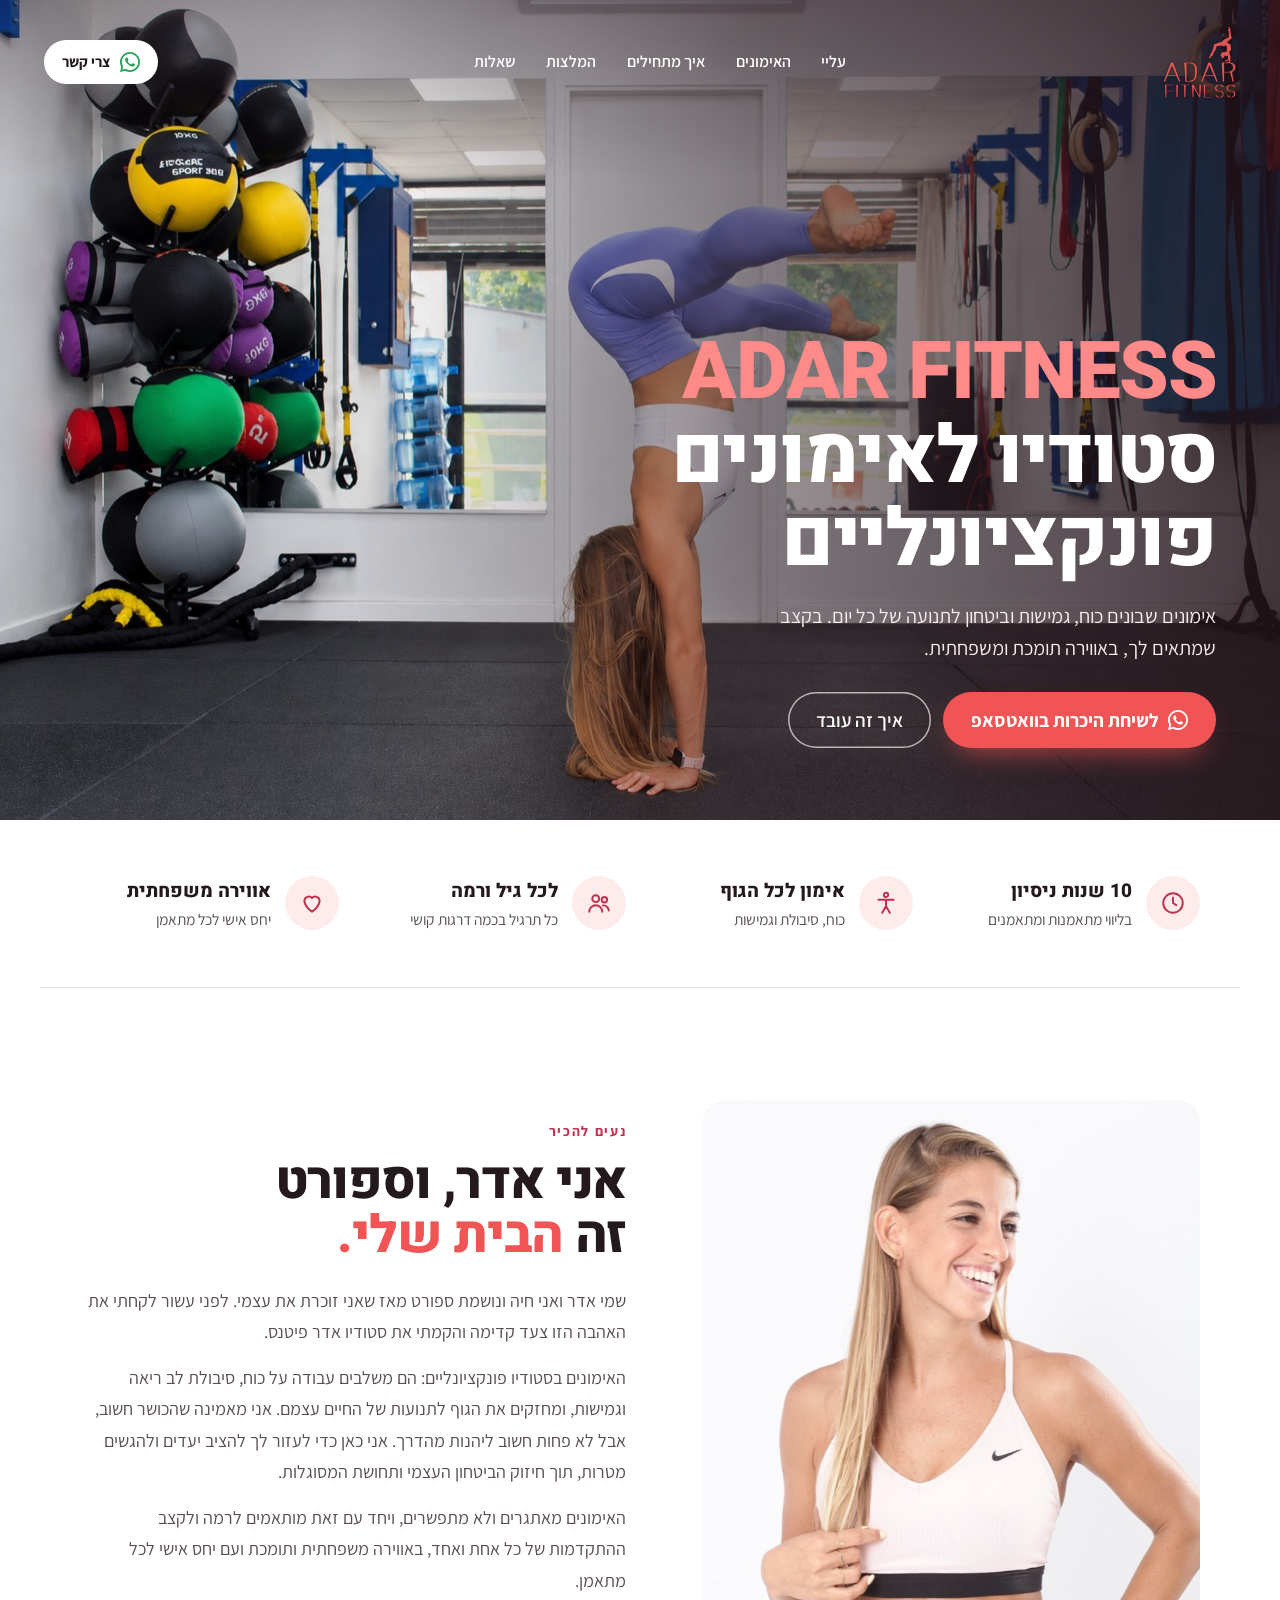
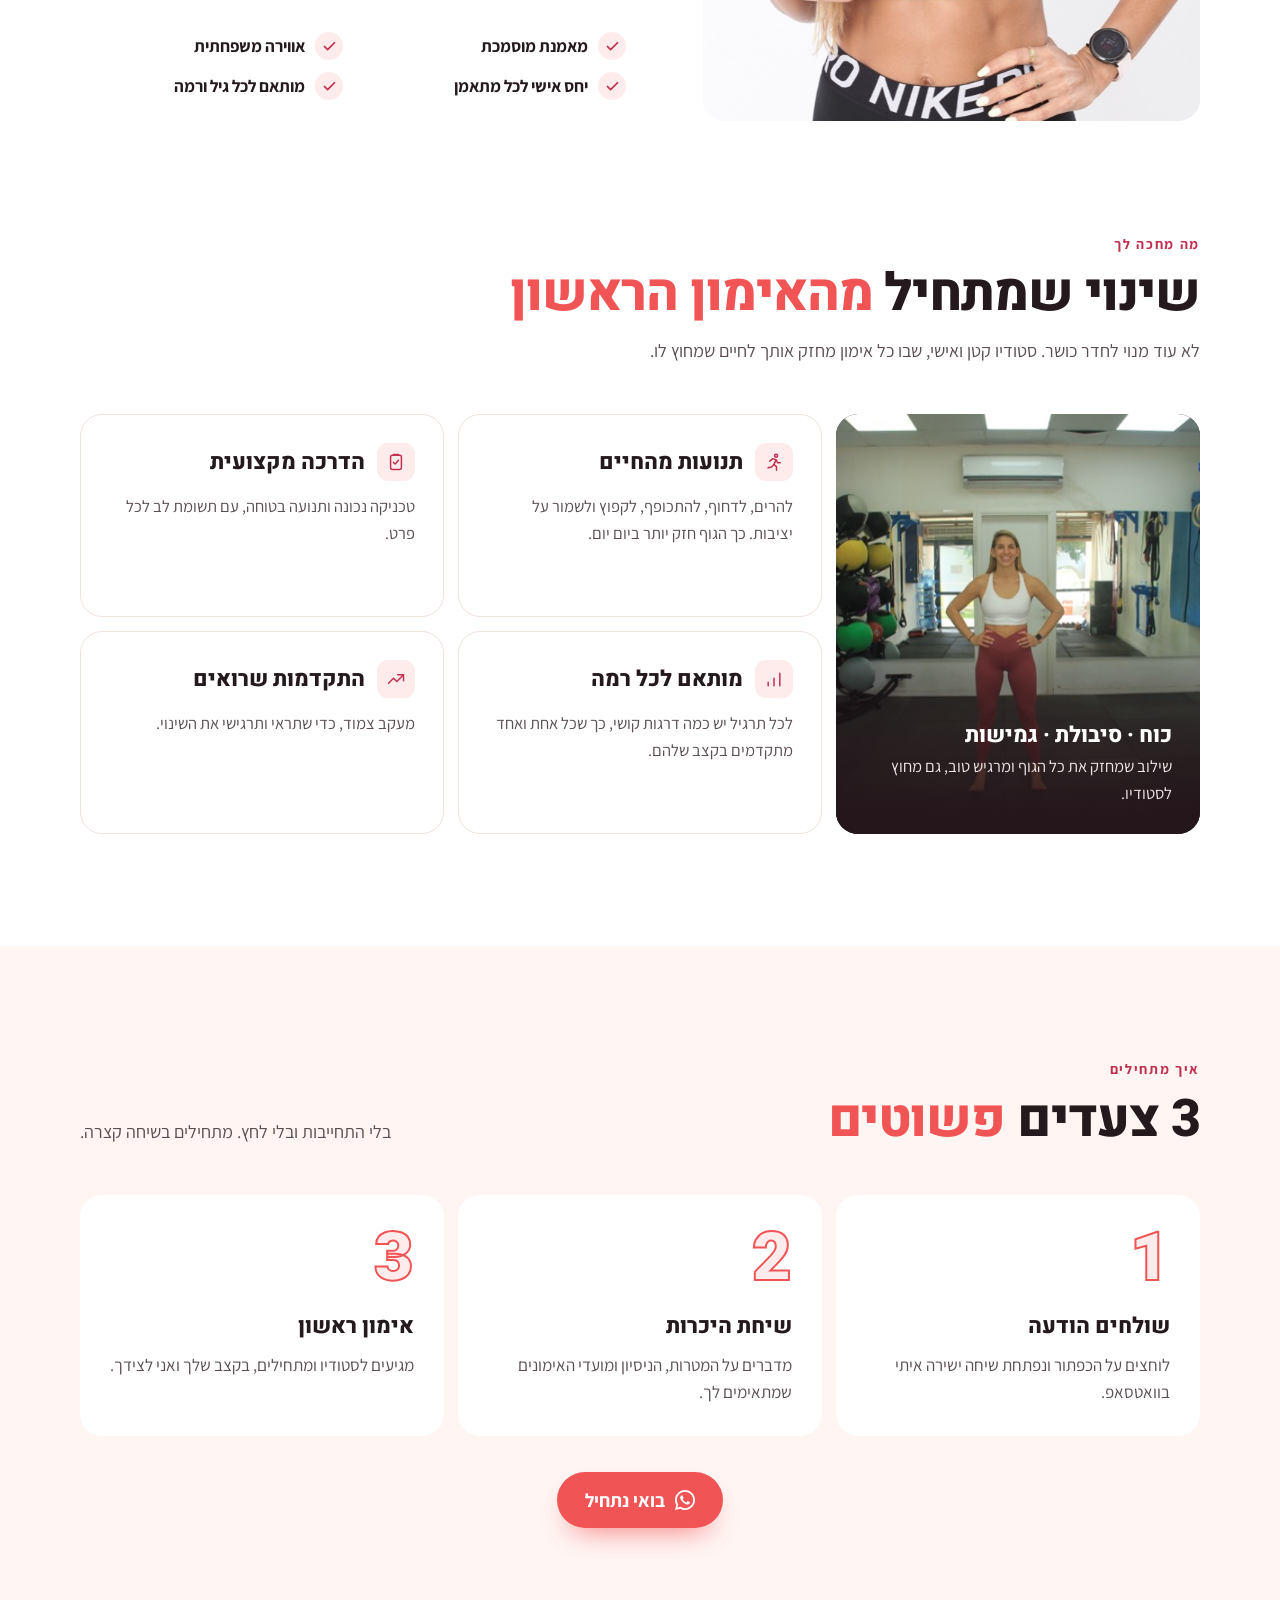
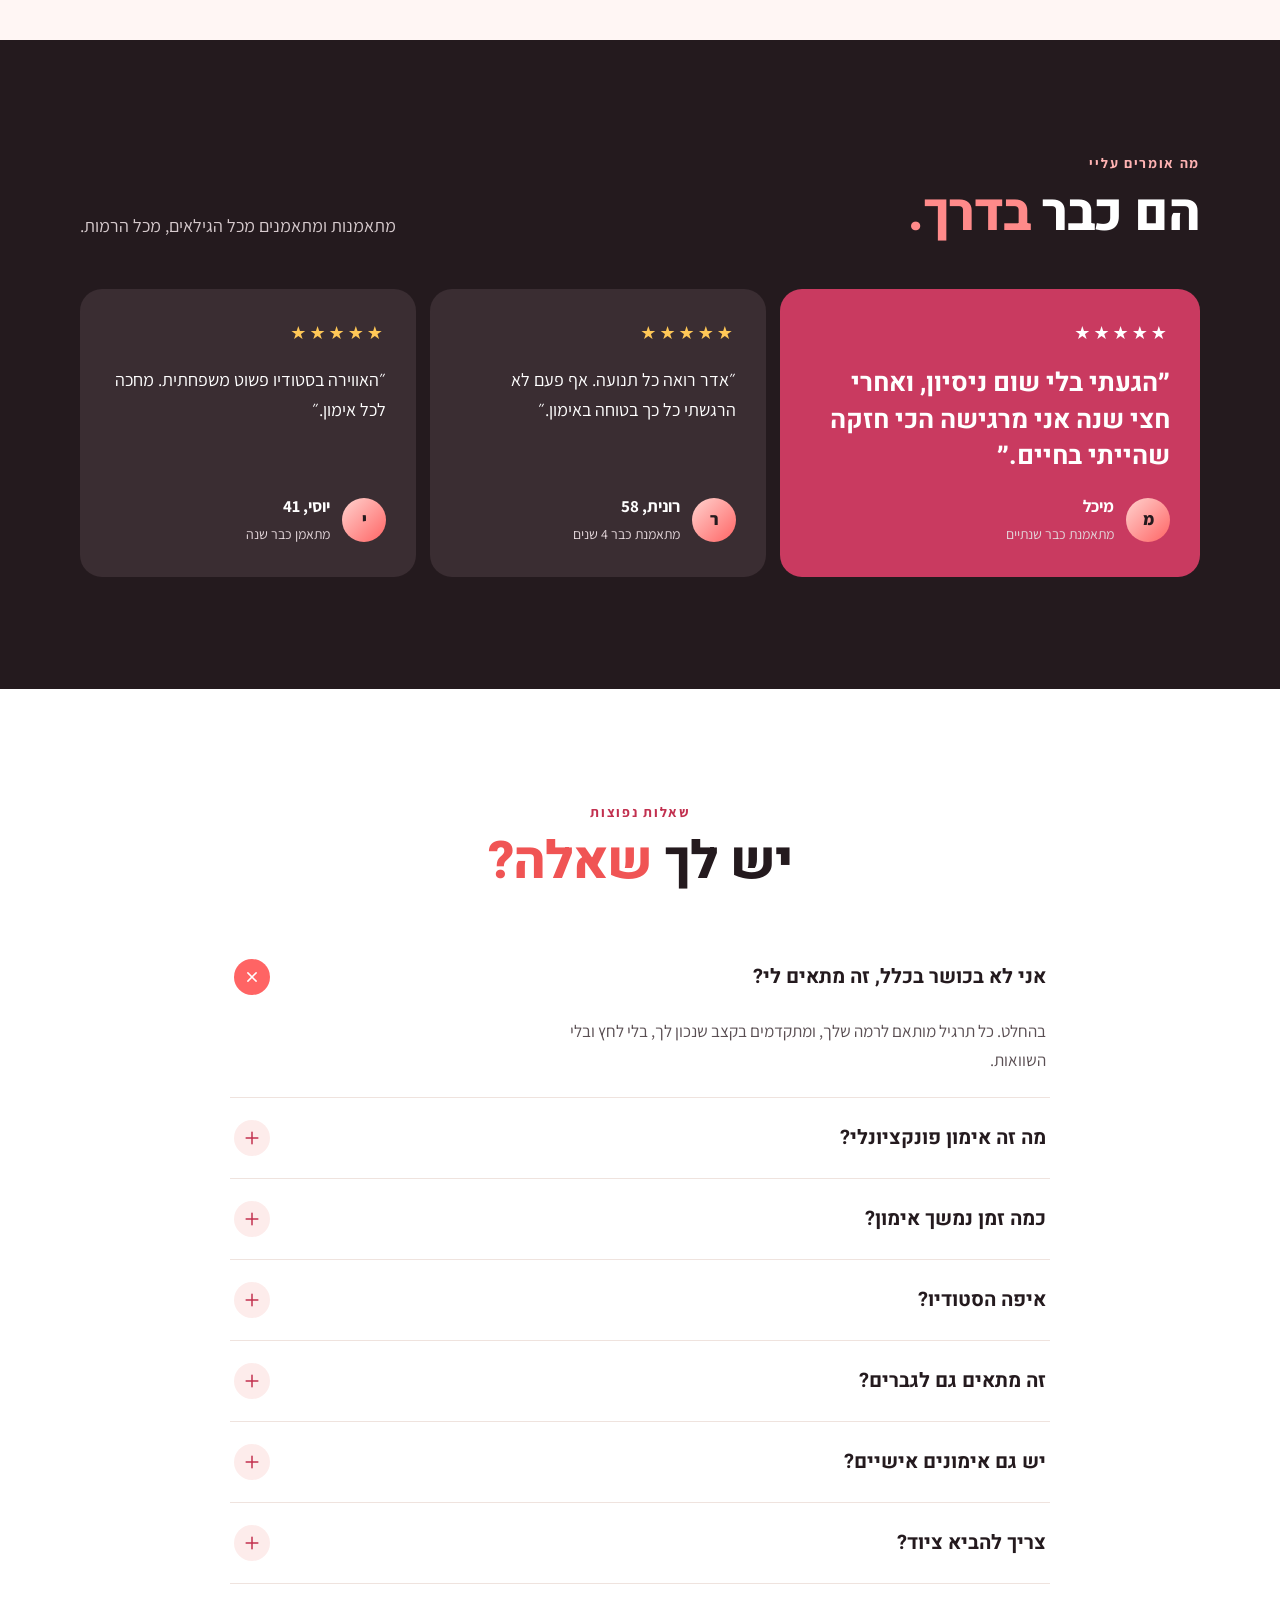
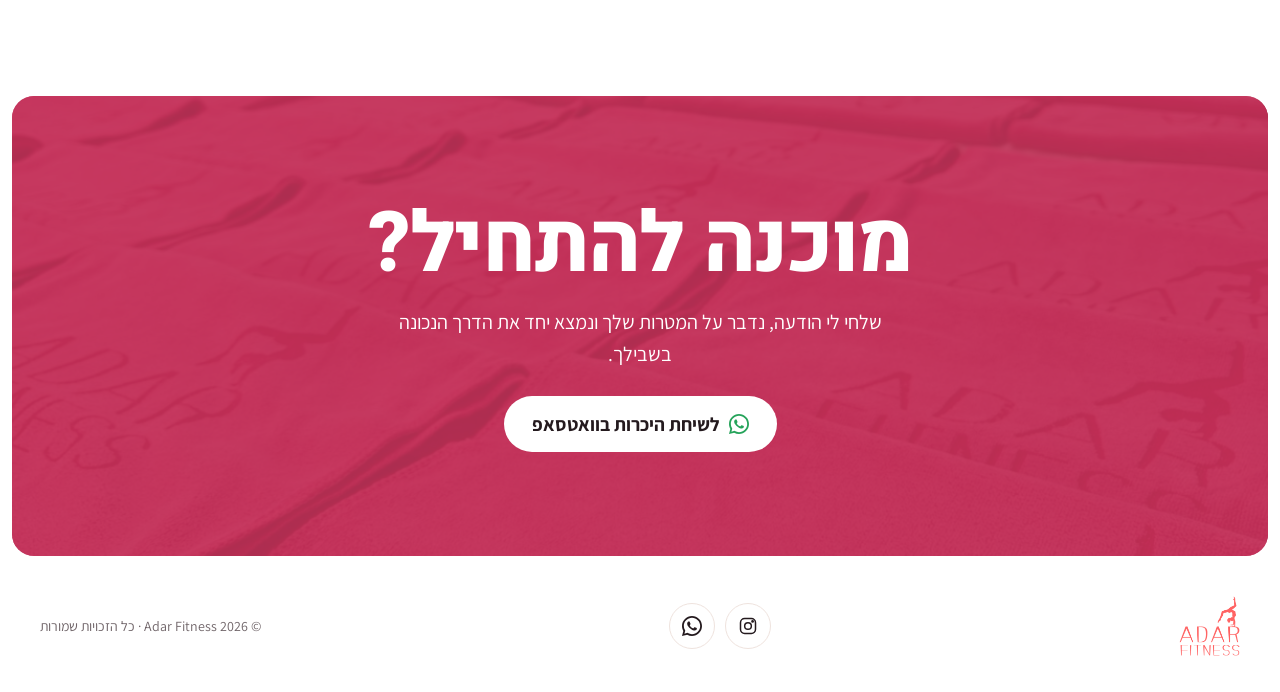
==== commit ad7a5476: "Portrait stands alone in about, towels photo beside the checklist on mobile Co-Authored-By: Claude O" ====
--- a/index.html
+++ b/index.html
@@ -226,20 +226,6 @@
                 alt="אדר, מאמנת כושר ובעלת הסטודיו, מחייכת"
               />
             </div>
-            <div class="about-photo-small">
-              <img
-                src="assets/img/towels-600.jpg"
-                srcset="
-                  assets/img/towels-600.jpg  450w,
-                  assets/img/towels-1000.jpg 750w
-                "
-                sizes="(max-width: 860px) 45vw, 260px"
-                width="750"
-                height="1000"
-                loading="lazy"
-                alt="מגבות ממותגות של אדר פיטנס בסטודיו"
-              />
-            </div>
           </div>
           <div class="about-copy reveal">
             <p class="eyebrow">נעים להכיר</p>
@@ -262,6 +248,7 @@
               ההתקדמות של כל אחת ואחד, באווירה משפחתית ותומכת ועם יחס אישי לכל
               מתאמן.
             </p>
+            <div class="checks-row">
             <ul class="checks">
               <!-- TODO: keep "מאמנת מוסמכת" only if Adar is certified -->
               <li>
@@ -289,6 +276,16 @@
                 >מותאם לכל גיל ורמה
               </li>
             </ul>
+              <div class="checks-photo">
+                <img
+                  src="assets/img/towels-600.jpg"
+                  width="450"
+                  height="600"
+                  loading="lazy"
+                  alt="מגבות ממותגות של אדר פיטנס בסטודיו"
+                />
+              </div>
+            </div>
           </div>
         </div>
       </section>
--- a/styles.css
+++ b/styles.css
@@ -4,12 +4,12 @@
 
 :root {
   /* Brand — from the logo coral and the studio's raspberry towels */
-  --brand: #ff6464;          /* logo color: backgrounds, decorative accents */
-  --brand-strong: #f05454;   /* buttons + display highlights (large white/dark text passes AA-large) */
+  --brand: #ff6464; /* logo color: backgrounds, decorative accents */
+  --brand-strong: #f05454; /* buttons + display highlights (large white/dark text passes AA-large) */
   --brand-hover: #e04848;
-  --brand-ink: #c2304f;      /* small accent text on light surfaces (≥4.5:1) */
-  --brand-soft: #ff8a8a;     /* highlights on dark/photo backgrounds */
-  --rasp: #c93a60;           /* raspberry surfaces carrying white body text */
+  --brand-ink: #c2304f; /* small accent text on light surfaces (≥4.5:1) */
+  --brand-soft: #ff8a8a; /* highlights on dark/photo backgrounds */
+  --rasp: #c93a60; /* raspberry surfaces carrying white body text */
 
   --blush: #fdeceb;
   --blush-2: #fff6f4;
@@ -21,22 +21,26 @@
   --white: #ffffff;
   --wa-green: #25a35a;
 
-  --font-display: 'Heebo', 'Assistant', system-ui, sans-serif;
-  --font-body: 'Assistant', system-ui, sans-serif;
+  --font-display: "Heebo", "Assistant", system-ui, sans-serif;
+  --font-body: "Assistant", system-ui, sans-serif;
 
   --radius-lg: 22px;
   --radius-md: 16px;
   --gutter: clamp(16px, 4vw, 40px);
-  --frame: clamp(8px, 1vw, 12px);   /* white frame around hero and final CTA */
+  --frame: clamp(8px, 1vw, 12px); /* white frame around hero and final CTA */
   --section-y: clamp(64px, 9vw, 112px);
   --container: 1200px;
   --header-h: 76px;
 
-  --ease-out: cubic-bezier(.2, .7, .2, 1);
-  --shadow-soft: 0 24px 50px -28px rgba(90, 30, 45, .45);
-}
-
-*, *::before, *::after { box-sizing: border-box; }
+  --ease-out: cubic-bezier(0.2, 0.7, 0.2, 1);
+  --shadow-soft: 0 24px 50px -28px rgba(90, 30, 45, 0.45);
+}
+
+*,
+*::before,
+*::after {
+  box-sizing: border-box;
+}
 
 html {
   scroll-behavior: smooth;
@@ -55,9 +59,25 @@
   overflow-x: hidden;
 }
 
-img { display: block; max-width: 100%; height: auto; }
-a { color: inherit; text-decoration: none; }
-h1, h2, h3, p, ul, ol, figure, blockquote { margin: 0; }
+img {
+  display: block;
+  max-width: 100%;
+  height: auto;
+}
+a {
+  color: inherit;
+  text-decoration: none;
+}
+h1,
+h2,
+h3,
+p,
+ul,
+ol,
+figure,
+blockquote {
+  margin: 0;
+}
 
 :focus-visible {
   outline: 3px solid var(--brand-strong);
@@ -76,7 +96,9 @@
   border-radius: 999px;
   font-weight: 700;
 }
-.skip-link:focus { top: 12px; }
+.skip-link:focus {
+  top: 12px;
+}
 
 .container {
   max-width: var(--container);
@@ -88,26 +110,40 @@
 .display {
   font-family: var(--font-display);
   font-weight: 800;
-  letter-spacing: -.02em;
+  letter-spacing: -0.02em;
   line-height: 1.04;
   text-wrap: balance;
 }
-.display em { font-style: normal; color: var(--brand-strong); }
-
-h2.display { font-size: clamp(34px, 4.6vw, 52px); }
+.display em {
+  font-style: normal;
+  color: var(--brand-strong);
+}
+
+h2.display {
+  font-size: clamp(34px, 4.6vw, 52px);
+}
 
 .eyebrow {
   font-size: 14px;
   font-weight: 700;
-  letter-spacing: .12em;
+  letter-spacing: 0.12em;
   color: var(--brand-ink);
   margin-bottom: 12px;
 }
-.eyebrow-light { color: #ffc9c9; }
-.eyebrow-on-dark { color: #ffb3b3; }
+.eyebrow-light {
+  color: #ffc9c9;
+}
+.eyebrow-on-dark {
+  color: #ffb3b3;
+}
 
 /* ---------- Icons ---------- */
-.i-fill, .i-stroke { width: 20px; height: 20px; flex: none; }
+.i-fill,
+.i-stroke {
+  width: 20px;
+  height: 20px;
+  flex: none;
+}
 .i-stroke {
   fill: none;
   stroke: currentColor;
@@ -115,7 +151,9 @@
   stroke-linecap: round;
   stroke-linejoin: round;
 }
-.wa-green { color: var(--wa-green); }
+.wa-green {
+  color: var(--wa-green);
+}
 
 /* ---------- Buttons ---------- */
 .btn {
@@ -133,34 +171,68 @@
   line-height: 1.2;
   cursor: pointer;
   touch-action: manipulation;
-  transition: transform .2s var(--ease-out), background-color .2s ease, color .2s ease, box-shadow .2s ease;
-}
-.btn:active { transform: scale(.98); }
-.btn-sm { min-height: 44px; padding: 8px 18px; font-size: 15px; }
+  transition:
+    transform 0.2s var(--ease-out),
+    background-color 0.2s ease,
+    color 0.2s ease,
+    box-shadow 0.2s ease;
+}
+.btn:active {
+  transform: scale(0.98);
+}
+.btn-sm {
+  min-height: 44px;
+  padding: 8px 18px;
+  font-size: 15px;
+}
 
 .btn-brand {
   background: var(--brand-strong);
   color: var(--white);
-  box-shadow: 0 14px 30px -14px rgba(240, 84, 84, .85);
-}
-.btn-brand:hover { background: var(--brand-hover); transform: translateY(-2px); }
-
-.btn-white { background: var(--white); color: var(--ink); }
-.btn-white:hover { background: var(--ink); color: var(--white); }
-.btn-white:hover .wa-green { color: var(--white); }
-
-.btn-dark { background: var(--ink); color: var(--white); }
-.btn-dark:hover { background: var(--brand-strong); }
-
-.btn-outline { color: var(--ink); box-shadow: inset 0 0 0 1.5px var(--line); }
-.btn-outline:hover { background: var(--blush); box-shadow: inset 0 0 0 1.5px #ffd0cc; }
+  box-shadow: 0 14px 30px -14px rgba(240, 84, 84, 0.85);
+}
+.btn-brand:hover {
+  background: var(--brand-hover);
+  transform: translateY(-2px);
+}
+
+.btn-white {
+  background: var(--white);
+  color: var(--ink);
+}
+.btn-white:hover {
+  background: var(--ink);
+  color: var(--white);
+}
+.btn-white:hover .wa-green {
+  color: var(--white);
+}
+
+.btn-dark {
+  background: var(--ink);
+  color: var(--white);
+}
+.btn-dark:hover {
+  background: var(--brand-strong);
+}
+
+.btn-outline {
+  color: var(--ink);
+  box-shadow: inset 0 0 0 1.5px var(--line);
+}
+.btn-outline:hover {
+  background: var(--blush);
+  box-shadow: inset 0 0 0 1.5px #ffd0cc;
+}
 
 .btn-ghost {
   color: var(--white);
-  box-shadow: inset 0 0 0 1.5px rgba(255, 255, 255, .65);
+  box-shadow: inset 0 0 0 1.5px rgba(255, 255, 255, 0.65);
   font-weight: 600;
 }
-.btn-ghost:hover { background: rgba(255, 255, 255, .14); }
+.btn-ghost:hover {
+  background: rgba(255, 255, 255, 0.14);
+}
 
 /* ==========================================================================
    Header
@@ -170,7 +242,10 @@
   inset: 0 0 auto 0;
   z-index: 50;
   padding: calc(var(--frame) + 6px) calc(var(--frame) + 4px) 0;
-  transition: background-color .3s ease, box-shadow .3s ease, padding .3s ease;
+  transition:
+    background-color 0.3s ease,
+    box-shadow 0.3s ease,
+    padding 0.3s ease;
 }
 .header-inner {
   max-width: 1280px;
@@ -187,14 +262,17 @@
   position: relative;
   display: inline-flex;
   flex: none;
-  filter: drop-shadow(0 0 1px rgba(36, 20, 26, .7)) drop-shadow(0 2px 8px rgba(36, 20, 26, .5));
-  transition: filter .3s ease;
+  filter: drop-shadow(0 0 1px rgba(36, 20, 26, 0.7))
+    drop-shadow(0 2px 8px rgba(36, 20, 26, 0.5));
+  transition: filter 0.3s ease;
 }
 .logo img {
   height: 72px;
   width: auto;
-  opacity: 0;   /* over the photo the logo is painted light pink by ::before; the original shows once scrolled */
-  transition: opacity .3s ease, height .3s ease;
+  opacity: 0; /* over the photo the logo is painted light pink by ::before; the original shows once scrolled */
+  transition:
+    opacity 0.3s ease,
+    height 0.3s ease;
 }
 .logo::before {
   content: "";
@@ -203,7 +281,7 @@
   background: var(--brand-soft);
   -webkit-mask: url("assets/logo.png") center / contain no-repeat;
   mask: url("assets/logo.png") center / contain no-repeat;
-  transition: opacity .3s ease;
+  transition: opacity 0.3s ease;
 }
 
 .main-nav {
@@ -226,11 +304,17 @@
   height: 2px;
   background: currentColor;
   transform: scaleX(0);
-  transition: transform .25s var(--ease-out);
-}
-.main-nav a:not(.btn):hover::after { transform: scaleX(1); }
-
-.header-actions { display: flex; align-items: center; gap: 10px; }
+  transition: transform 0.25s var(--ease-out);
+}
+.main-nav a:not(.btn):hover::after {
+  transform: scaleX(1);
+}
+
+.header-actions {
+  display: flex;
+  align-items: center;
+  gap: 10px;
+}
 
 .menu-toggle {
   display: none;
@@ -251,37 +335,65 @@
   height: 2px;
   border-radius: 2px;
   background: var(--ink);
-  transition: transform .25s var(--ease-out), opacity .2s ease;
-}
-.menu-toggle[aria-expanded="true"] span:nth-child(1) { transform: translateY(6px) rotate(45deg); }
-.menu-toggle[aria-expanded="true"] span:nth-child(2) { opacity: 0; }
-.menu-toggle[aria-expanded="true"] span:nth-child(3) { transform: translateY(-6px) rotate(-45deg); }
+  transition:
+    transform 0.25s var(--ease-out),
+    opacity 0.2s ease;
+}
+.menu-toggle[aria-expanded="true"] span:nth-child(1) {
+  transform: translateY(6px) rotate(45deg);
+}
+.menu-toggle[aria-expanded="true"] span:nth-child(2) {
+  opacity: 0;
+}
+.menu-toggle[aria-expanded="true"] span:nth-child(3) {
+  transform: translateY(-6px) rotate(-45deg);
+}
 
 /* Solid header once the page is scrolled */
 .site-header.is-scrolled {
   padding-top: 0;
-  background: rgba(255, 255, 255, .92);
+  background: rgba(255, 255, 255, 0.92);
   -webkit-backdrop-filter: blur(12px);
   backdrop-filter: blur(12px);
-  box-shadow: 0 1px 0 var(--line), 0 10px 30px -24px rgba(60, 20, 30, .35);
-}
-.site-header.is-scrolled .main-nav { color: var(--ink); }
-.site-header.is-scrolled .logo img { opacity: 1; height: 56px; }
-.site-header.is-scrolled .logo::before { opacity: 0; }
-.site-header.is-scrolled .logo { filter: none; }
-.site-header.is-scrolled .btn-white { background: var(--ink); color: var(--white); }
-.site-header.is-scrolled .btn-white .wa-green { color: var(--white); }
-.site-header.is-scrolled .btn-white:hover { background: var(--brand-strong); }
-.site-header.is-scrolled .menu-toggle { background: var(--blush); }
+  box-shadow:
+    0 1px 0 var(--line),
+    0 10px 30px -24px rgba(60, 20, 30, 0.35);
+}
+.site-header.is-scrolled .main-nav {
+  color: var(--ink);
+}
+.site-header.is-scrolled .logo img {
+  opacity: 1;
+  height: 56px;
+}
+.site-header.is-scrolled .logo::before {
+  opacity: 0;
+}
+.site-header.is-scrolled .logo {
+  filter: none;
+}
+.site-header.is-scrolled .btn-white {
+  background: var(--ink);
+  color: var(--white);
+}
+.site-header.is-scrolled .btn-white .wa-green {
+  color: var(--white);
+}
+.site-header.is-scrolled .btn-white:hover {
+  background: var(--brand-strong);
+}
+.site-header.is-scrolled .menu-toggle {
+  background: var(--blush);
+}
 
 /* ==========================================================================
    Hero
    ========================================================================== */
 .hero {
   position: relative;
-  margin: var(--frame);
+  /* margin: var(--frame); */
   height: clamp(560px, 92svh, 820px);
-  border-radius: var(--radius-lg);
+  /* border-radius: 0px 0px var(--radius-lg) var(--radius-lg); */
   overflow: hidden;
   background: var(--ink);
   isolation: isolate;
@@ -303,8 +415,13 @@
   z-index: -1;
   /* RTL: copy sits on the right, so the shade starts there */
   background:
-    linear-gradient(270deg, rgba(36, 20, 26, .8) 0%, rgba(36, 20, 26, .45) 42%, rgba(36, 20, 26, 0) 72%),
-    linear-gradient(180deg, rgba(36, 20, 26, .35) 0%, rgba(36, 20, 26, 0) 22%);
+    linear-gradient(
+      270deg,
+      rgba(36, 20, 26, 0.8) 0%,
+      rgba(36, 20, 26, 0.45) 42%,
+      rgba(36, 20, 26, 0) 72%
+    ),
+    linear-gradient(180deg, rgba(36, 20, 26, 0.35) 0%, rgba(36, 20, 26, 0) 22%);
 }
 .hero-copy {
   position: absolute;
@@ -312,23 +429,45 @@
   bottom: clamp(32px, 7vw, 72px);
   max-width: 560px;
   color: var(--white);
-  animation: rise .9s .15s var(--ease-out) both;
+  animation: rise 0.9s 0.15s var(--ease-out) both;
 }
 .hero h1 {
   font-size: clamp(44px, 6.4vw, 80px);
   margin-bottom: 18px;
 }
-.hero h1 em { color: var(--brand-soft); }
+.hero h1 em {
+  color: var(--brand-soft);
+}
 .hero-lead {
   font-size: clamp(17px, 1.6vw, 20px);
   color: #f6eaec;
   max-width: 480px;
   margin-bottom: 28px;
 }
-.hero-actions { display: flex; flex-wrap: wrap; gap: 12px; }
-
-@keyframes hero-zoom { from { transform: scale(1.06); } to { transform: scale(1); } }
-@keyframes rise { from { opacity: 0; transform: translateY(24px); } to { opacity: 1; transform: none; } }
+.hero-actions {
+  display: flex;
+  flex-wrap: wrap;
+  gap: 12px;
+}
+
+@keyframes hero-zoom {
+  from {
+    transform: scale(1.06);
+  }
+  to {
+    transform: scale(1);
+  }
+}
+@keyframes rise {
+  from {
+    opacity: 0;
+    transform: translateY(24px);
+  }
+  to {
+    opacity: 1;
+    transform: none;
+  }
+}
 
 /* ==========================================================================
    Highlights (under the hero)
@@ -340,7 +479,11 @@
   padding-block: clamp(36px, 5vw, 56px);
   border-bottom: 1px solid var(--line);
 }
-.highlight { display: flex; align-items: flex-start; gap: 14px; }
+.highlight {
+  display: flex;
+  align-items: flex-start;
+  gap: 14px;
+}
 .highlight-icon {
   width: 54px;
   height: 54px;
@@ -352,7 +495,10 @@
   align-items: center;
   justify-content: center;
 }
-.highlight-icon .i-stroke { width: 26px; height: 26px; }
+.highlight-icon .i-stroke {
+  width: 26px;
+  height: 26px;
+}
 .highlight-title {
   font-family: var(--font-display);
   font-weight: 800;
@@ -360,12 +506,18 @@
   line-height: 1.3;
   margin: 3px 0 4px;
 }
-.highlight p:not(.highlight-title) { font-size: 15.5px; line-height: 1.5; color: var(--body); }
+.highlight p:not(.highlight-title) {
+  font-size: 15.5px;
+  line-height: 1.5;
+  color: var(--body);
+}
 
 /* ==========================================================================
    Sections
    ========================================================================== */
-.section { padding-block: var(--section-y); }
+.section {
+  padding-block: var(--section-y);
+}
 
 .section-head {
   display: flex;
@@ -380,9 +532,18 @@
   font-size: 18px;
   color: var(--body);
 }
-.section-head-center { justify-content: center; text-align: center; }
-.section-head-stack { flex-direction: column; align-items: flex-start; gap: 16px; }
-.section-head-stack > p { max-width: 560px; }
+.section-head-center {
+  justify-content: center;
+  text-align: center;
+}
+.section-head-stack {
+  flex-direction: column;
+  align-items: flex-start;
+  gap: 16px;
+}
+.section-head-stack > p {
+  max-width: 560px;
+}
 
 /* ---------- About ---------- */
 .about-grid {
@@ -393,8 +554,6 @@
 }
 .about-photos {
   position: relative;
-  padding-inline-end: 18%;
-  padding-bottom: 14%;
 }
 .about-photo-main {
   border-radius: var(--radius-lg);
@@ -402,21 +561,15 @@
   aspect-ratio: 4 / 5;
   background: var(--blush);
 }
-.about-photo-main img { width: 100%; height: 100%; object-fit: cover; object-position: 50% 20%; }
-.about-photo-small {
-  position: absolute;
-  inset-inline-end: 0;
-  bottom: 0;
-  width: 44%;
-  aspect-ratio: 3 / 4;
-  border-radius: var(--radius-lg);
-  overflow: hidden;
-  border: 6px solid var(--white);
-  box-shadow: var(--shadow-soft);
-}
-.about-photo-small img { width: 100%; height: 100%; object-fit: cover; object-position: 50% 80%; }
-
-.about-copy h2 { margin-bottom: 22px; }
+.about-photo-main img {
+  width: 100%;
+  height: 100%;
+  object-fit: cover;
+  object-position: 50% 20%;
+}
+.about-copy h2 {
+  margin-bottom: 22px;
+}
 .about-copy > p:not(.eyebrow):not(.signature) {
   font-size: 18px;
   line-height: 1.75;
@@ -432,7 +585,23 @@
   grid-template-columns: repeat(2, minmax(0, 1fr));
   gap: 12px 20px;
 }
-.checks li { display: flex; align-items: center; gap: 10px; font-weight: 700; }
+.checks-row {
+  display: flex;
+  align-items: center;
+  gap: 16px;
+}
+.checks-row .checks {
+  flex: 1;
+}
+.checks-photo {
+  display: none;
+}
+.checks li {
+  display: flex;
+  align-items: center;
+  gap: 10px;
+  font-weight: 700;
+}
 .check {
   width: 28px;
   height: 28px;
@@ -444,7 +613,11 @@
   justify-content: center;
   flex: none;
 }
-.check .i-stroke { width: 15px; height: 15px; stroke-width: 2.8; }
+.check .i-stroke {
+  width: 15px;
+  height: 15px;
+  stroke-width: 2.8;
+}
 .signature {
   margin-top: 22px;
   font-family: var(--font-display);
@@ -454,7 +627,9 @@
 }
 
 /* ---------- Training cards ---------- */
-.training { padding-top: 0; }
+.training {
+  padding-top: 0;
+}
 .cards {
   display: grid;
   grid-template-columns: repeat(3, minmax(0, 1fr));
@@ -468,15 +643,26 @@
   display: flex;
   flex-direction: column;
   gap: 10px;
-  transition: transform .3s var(--ease-out), box-shadow .3s ease, border-color .3s ease;
+  transition:
+    transform 0.3s var(--ease-out),
+    box-shadow 0.3s ease,
+    border-color 0.3s ease;
 }
 .card:hover {
   transform: translateY(-4px);
   box-shadow: var(--shadow-soft);
   border-color: #ffd0cc;
 }
-.card h3 { font-family: var(--font-display); font-weight: 800; font-size: 22px; margin-top: 8px; }
-.card p { color: var(--body); font-size: 16.5px; }
+.card h3 {
+  font-family: var(--font-display);
+  font-weight: 800;
+  font-size: 22px;
+  margin-top: 8px;
+}
+.card p {
+  color: var(--body);
+  font-size: 16.5px;
+}
 .card-icon {
   width: 54px;
   height: 54px;
@@ -487,7 +673,10 @@
   align-items: center;
   justify-content: center;
 }
-.card-icon .i-stroke { width: 24px; height: 24px; }
+.card-icon .i-stroke {
+  width: 24px;
+  height: 24px;
+}
 /* small icon beside the title, text below */
 .card:not(.card-feature) {
   display: grid;
@@ -496,10 +685,21 @@
   align-content: start;
   gap: 12px;
 }
-.card:not(.card-feature) .card-icon { width: 38px; height: 38px; border-radius: 11px; }
-.card:not(.card-feature) .card-icon .i-stroke { width: 20px; height: 20px; }
-.card:not(.card-feature) h3 { margin-top: 0; }
-.card:not(.card-feature) p { grid-column: 1 / -1; }
+.card:not(.card-feature) .card-icon {
+  width: 38px;
+  height: 38px;
+  border-radius: 11px;
+}
+.card:not(.card-feature) .card-icon .i-stroke {
+  width: 20px;
+  height: 20px;
+}
+.card:not(.card-feature) h3 {
+  margin-top: 0;
+}
+.card:not(.card-feature) p {
+  grid-column: 1 / -1;
+}
 
 .card-feature {
   grid-row: span 2;
@@ -519,18 +719,28 @@
   height: 100%;
   object-fit: cover;
   object-position: 47% 50%;
-  transition: transform .8s var(--ease-out);
-}
-.card-feature:hover img { transform: scale(1.04); }
+  transition: transform 0.8s var(--ease-out);
+}
+.card-feature:hover img {
+  transform: scale(1.04);
+}
 .card-feature-copy {
   position: relative;
   padding: 80px 28px 28px;
-  background: linear-gradient(0deg, rgba(36, 20, 26, .92) 10%, rgba(36, 20, 26, 0));
-}
-.card-feature p { color: #efe4e7; }
+  background: linear-gradient(
+    0deg,
+    rgba(36, 20, 26, 0.92) 10%,
+    rgba(36, 20, 26, 0)
+  );
+}
+.card-feature p {
+  color: #efe4e7;
+}
 
 /* ---------- Steps ---------- */
-.steps-section { background: var(--blush-2); }
+.steps-section {
+  background: var(--blush-2);
+}
 .steps {
   list-style: none;
   padding: 0;
@@ -552,14 +762,31 @@
   color: var(--blush);
   -webkit-text-stroke: 2px var(--brand-strong);
 }
-.step h3 { font-family: var(--font-display); font-weight: 800; font-size: 22px; margin: 16px 0 8px; }
-.step p { color: var(--body); }
-.center { text-align: center; margin-top: 36px; }
+.step h3 {
+  font-family: var(--font-display);
+  font-weight: 800;
+  font-size: 22px;
+  margin: 16px 0 8px;
+}
+.step p {
+  color: var(--body);
+}
+.center {
+  text-align: center;
+  margin-top: 36px;
+}
 
 /* ---------- Reviews ---------- */
-.reviews { background: var(--ink); color: var(--white); }
-.reviews .display em { color: var(--brand-soft); }
-.reviews .section-head > p { color: #d6cacd; }
+.reviews {
+  background: var(--ink);
+  color: var(--white);
+}
+.reviews .display em {
+  color: var(--brand-soft);
+}
+.reviews .section-head > p {
+  color: #d6cacd;
+}
 .review-grid {
   display: grid;
   grid-template-columns: minmax(0, 1.25fr) repeat(2, minmax(0, 1fr));
@@ -573,19 +800,40 @@
   flex-direction: column;
   gap: 18px;
 }
-.review .stars { color: #ffc857; letter-spacing: 3px; font-size: 18px; }
-.review blockquote { font-size: 18px; line-height: 1.65; }
-.review-big { background: var(--rasp); }
-.review-big .stars { color: var(--white); }
+.review .stars {
+  color: #ffc857;
+  letter-spacing: 3px;
+  font-size: 18px;
+}
+.review blockquote {
+  font-size: 18px;
+  line-height: 1.65;
+}
+.review-big {
+  background: var(--rasp);
+}
+.review-big .stars {
+  color: var(--white);
+}
 .review-big blockquote {
   font-family: var(--font-display);
   font-weight: 700;
   font-size: clamp(21px, 2.2vw, 26px);
   line-height: 1.4;
 }
-.review figcaption { display: flex; align-items: center; gap: 12px; margin-top: auto; }
-.review figcaption b { display: block; }
-.review figcaption small { color: #e3d6da; font-size: 14px; }
+.review figcaption {
+  display: flex;
+  align-items: center;
+  gap: 12px;
+  margin-top: auto;
+}
+.review figcaption b {
+  display: block;
+}
+.review figcaption small {
+  color: #e3d6da;
+  font-size: 14px;
+}
 .avatar {
   width: 44px;
   height: 44px;
@@ -600,8 +848,13 @@
 }
 
 /* ---------- FAQ ---------- */
-.faq { max-width: 820px; margin-inline: auto; }
-.faq details { border-bottom: 1px solid var(--line); }
+.faq {
+  max-width: 820px;
+  margin-inline: auto;
+}
+.faq details {
+  border-bottom: 1px solid var(--line);
+}
 .faq summary {
   list-style: none;
   cursor: pointer;
@@ -614,7 +867,9 @@
   font-weight: 700;
   font-size: clamp(17px, 1.8vw, 20px);
 }
-.faq summary::-webkit-details-marker { display: none; }
+.faq summary::-webkit-details-marker {
+  display: none;
+}
 .faq-icon {
   width: 36px;
   height: 36px;
@@ -625,11 +880,24 @@
   align-items: center;
   justify-content: center;
   flex: none;
-  transition: transform .3s var(--ease-out), background-color .2s ease;
-}
-.faq details[open] .faq-icon { transform: rotate(45deg); background: var(--brand); color: var(--white); }
-.faq details p { padding: 0 4px 22px; color: var(--body); line-height: 1.7; max-width: 64ch; }
-.location { padding: 0 4px 24px; }
+  transition:
+    transform 0.3s var(--ease-out),
+    background-color 0.2s ease;
+}
+.faq details[open] .faq-icon {
+  transform: rotate(45deg);
+  background: var(--brand);
+  color: var(--white);
+}
+.faq details p {
+  padding: 0 4px 22px;
+  color: var(--body);
+  line-height: 1.7;
+  max-width: 64ch;
+}
+.location {
+  padding: 0 4px 24px;
+}
 .location-address {
   display: flex;
   align-items: center;
@@ -638,7 +906,10 @@
   font-weight: 700;
   color: var(--ink);
 }
-.faq details .location-address { padding: 0; color: var(--ink); }
+.faq details .location-address {
+  padding: 0;
+  color: var(--ink);
+}
 .location-pin {
   width: 42px;
   height: 42px;
@@ -650,10 +921,20 @@
   align-items: center;
   justify-content: center;
 }
-.location-actions { display: flex; flex-wrap: wrap; gap: 10px; margin-top: 16px; }
+.location-actions {
+  display: flex;
+  flex-wrap: wrap;
+  gap: 10px;
+  margin-top: 16px;
+}
 /* small white text needs the deeper pink to stay readable (≥4.5:1) */
-.location-actions .btn-brand { background: var(--brand-ink); box-shadow: none; }
-.location-actions .btn-brand:hover { background: var(--rasp); }
+.location-actions .btn-brand {
+  background: var(--brand-ink);
+  box-shadow: none;
+}
+.location-actions .btn-brand:hover {
+  background: var(--rasp);
+}
 
 /* ---------- Final CTA ---------- */
 .final-cta {
@@ -683,7 +964,7 @@
   position: absolute;
   inset: 0;
   z-index: -1;
-  background: rgba(196, 52, 92, .88);
+  background: rgba(196, 52, 92, 0.88);
 }
 .final-copy {
   padding: clamp(56px, 8vw, 96px) var(--gutter);
@@ -692,8 +973,14 @@
   align-items: center;
   gap: 18px;
 }
-.final-copy h2.display { font-size: clamp(44px, 7vw, 84px); }
-.final-copy p { font-size: clamp(17px, 1.8vw, 20px); max-width: 520px; margin-bottom: 8px; }
+.final-copy h2.display {
+  font-size: clamp(44px, 7vw, 84px);
+}
+.final-copy p {
+  font-size: clamp(17px, 1.8vw, 20px);
+  max-width: 520px;
+  margin-bottom: 8px;
+}
 
 /* ---------- Footer ---------- */
 .site-footer {
@@ -708,8 +995,14 @@
   color: var(--muted);
   font-size: 14px;
 }
-.site-footer > img { height: 60px; width: auto; }
-.social { display: flex; gap: 10px; }
+.site-footer > img {
+  height: 60px;
+  width: auto;
+}
+.social {
+  display: flex;
+  gap: 10px;
+}
 .social a {
   width: 46px;
   height: 46px;
@@ -719,12 +1012,21 @@
   display: flex;
   align-items: center;
   justify-content: center;
-  transition: background-color .2s ease, color .2s ease, border-color .2s ease;
-}
-.social a:hover { background: var(--brand-strong); border-color: var(--brand-strong); color: var(--white); }
+  transition:
+    background-color 0.2s ease,
+    color 0.2s ease,
+    border-color 0.2s ease;
+}
+.social a:hover {
+  background: var(--brand-strong);
+  border-color: var(--brand-strong);
+  color: var(--white);
+}
 
 /* ---------- Mobile sticky CTA ---------- */
-.sticky-cta { display: none; }
+.sticky-cta {
+  display: none;
+}
 
 /* ==========================================================================
    Scroll reveal (JS adds .reveal-ready to <html>; content stays visible without JS)
@@ -732,23 +1034,40 @@
 .reveal-ready .reveal {
   opacity: 0;
   transform: translateY(24px);
-  transition: opacity .7s ease, transform .8s var(--ease-out);
+  transition:
+    opacity 0.7s ease,
+    transform 0.8s var(--ease-out);
   transition-delay: var(--reveal-delay, 0ms);
 }
-.reveal-ready .reveal.is-visible { opacity: 1; transform: none; }
+.reveal-ready .reveal.is-visible {
+  opacity: 1;
+  transform: none;
+}
 
 /* ==========================================================================
    Responsive
    ========================================================================== */
 @media (max-width: 1024px) {
-  .cards { grid-template-columns: repeat(2, minmax(0, 1fr)); }
-  .card-feature { grid-row: auto; grid-column: 1 / -1; min-height: 360px; }
-  .review-grid { grid-template-columns: repeat(2, minmax(0, 1fr)); }
-  .review-big { grid-column: 1 / -1; }
+  .cards {
+    grid-template-columns: repeat(2, minmax(0, 1fr));
+  }
+  .card-feature {
+    grid-row: auto;
+    grid-column: 1 / -1;
+    min-height: 360px;
+  }
+  .review-grid {
+    grid-template-columns: repeat(2, minmax(0, 1fr));
+  }
+  .review-big {
+    grid-column: 1 / -1;
+  }
 }
 
 @media (max-width: 860px) {
-  :root { --header-h: 68px; }
+  :root {
+    --header-h: 68px;
+  }
 
   .main-nav {
     position: absolute;
@@ -761,88 +1080,204 @@
     background: var(--white);
     color: var(--ink);
     border-radius: var(--radius-lg);
-    box-shadow: 0 24px 60px -24px rgba(36, 20, 26, .5);
+    box-shadow: 0 24px 60px -24px rgba(36, 20, 26, 0.5);
     font-size: 18px;
     opacity: 0;
     visibility: hidden;
     transform: translateY(-8px);
-    transition: opacity .25s ease, transform .25s var(--ease-out), visibility 0s linear .25s;
+    transition:
+      opacity 0.25s ease,
+      transform 0.25s var(--ease-out),
+      visibility 0s linear 0.25s;
   }
   .main-nav.is-open {
     opacity: 1;
     visibility: visible;
     transform: none;
-    transition: opacity .25s ease, transform .25s var(--ease-out), visibility 0s;
-  }
-  .main-nav a:not(.btn) { padding: 14px 4px; border-bottom: 1px solid var(--line); }
-  .main-nav a:last-child { border-bottom: 0; }
-  .main-nav a:not(.btn)::after { display: none; }
-  .site-header.is-scrolled .main-nav { color: var(--ink); }
-  .header-actions .btn-white { display: none; }
-  .menu-toggle { display: inline-flex; }
-  .logo img { height: 56px; }
-  .site-header.is-scrolled .logo img { height: 44px; }
-
-  .highlights { grid-template-columns: repeat(2, minmax(0, 1fr)); gap: 24px 20px; }
-
-  .about-grid { grid-template-columns: 1fr; }
-  .about-photos { max-width: 520px; width: 100%; margin-inline: auto; }
-
-  .steps { grid-template-columns: 1fr; }
-  .step { display: grid; grid-template-columns: auto 1fr; column-gap: 20px; align-items: center; }
-  .step-n { grid-row: span 2; font-size: 56px; }
-  .step h3 { margin: 0 0 4px; }
+    transition:
+      opacity 0.25s ease,
+      transform 0.25s var(--ease-out),
+      visibility 0s;
+  }
+  .main-nav a:not(.btn) {
+    padding: 14px 4px;
+    border-bottom: 1px solid var(--line);
+  }
+  .main-nav a:last-child {
+    border-bottom: 0;
+  }
+  .main-nav a:not(.btn)::after {
+    display: none;
+  }
+  .site-header.is-scrolled .main-nav {
+    color: var(--ink);
+  }
+  .header-actions .btn-white {
+    display: none;
+  }
+  .menu-toggle {
+    display: inline-flex;
+  }
+  .logo img {
+    height: 56px;
+  }
+  .site-header.is-scrolled .logo img {
+    height: 44px;
+  }
+
+  .highlights {
+    grid-template-columns: repeat(2, minmax(0, 1fr));
+    gap: 24px 20px;
+  }
+
+  .about-grid {
+    grid-template-columns: 1fr;
+  }
+  .about-photos {
+    max-width: 520px;
+    width: 100%;
+    margin-inline: auto;
+  }
+
+  .steps {
+    grid-template-columns: 1fr;
+  }
+  .step {
+    display: grid;
+    grid-template-columns: auto 1fr;
+    column-gap: 20px;
+    align-items: center;
+  }
+  .step-n {
+    grid-row: span 2;
+    font-size: 56px;
+  }
+  .step h3 {
+    margin: 0 0 4px;
+  }
 
   /* sticky WhatsApp bar */
-  body { padding-bottom: calc(84px + env(safe-area-inset-bottom)); }
+  body {
+    padding-bottom: calc(84px + env(safe-area-inset-bottom));
+  }
   .sticky-cta {
     display: block;
     position: fixed;
     inset: auto 0 0 0;
     z-index: 40;
     padding: 10px 14px calc(10px + env(safe-area-inset-bottom));
-    background: rgba(255, 255, 255, .94);
+    background: rgba(255, 255, 255, 0.94);
     -webkit-backdrop-filter: blur(12px);
     backdrop-filter: blur(12px);
     border-top: 1px solid var(--line);
     transform: translateY(110%);
-    transition: transform .35s var(--ease-out);
-  }
-  .sticky-cta.is-visible { transform: none; }
-  .sticky-cta .btn { width: 100%; }
+    transition: transform 0.35s var(--ease-out);
+  }
+  .sticky-cta.is-visible {
+    transform: none;
+  }
+  .sticky-cta .btn {
+    width: 100%;
+  }
 }
 
 @media (max-width: 640px) {
-  .highlights { gap: 22px 14px; }
-  .highlight { gap: 10px; }
-  .highlight-icon { width: 40px; height: 40px; }
-  .highlight-icon .i-stroke { width: 21px; height: 21px; }
-  .highlight-title { font-size: 16px; margin-top: 0; }
-  .highlight p:not(.highlight-title) { font-size: 14px; }
-  .hero { height: clamp(560px, 88svh, 720px); }
-  .hero-img { object-position: 52% 50%; }
+  .checks-photo {
+    display: block;
+    flex: none;
+    width: 38%;
+    max-width: 160px;
+    margin-top: 22px;
+    aspect-ratio: 3 / 4;
+    border-radius: var(--radius-lg);
+    overflow: hidden;
+    border: 5px solid var(--white);
+    box-shadow: var(--shadow-soft);
+    /* transform: rotate(-3deg); */
+  }
+  .checks-photo img {
+    width: 100%;
+    height: 100%;
+    object-fit: cover;
+    object-position: 50% 80%;
+  }
+  .highlights {
+    gap: 22px 14px;
+  }
+  .highlight {
+    gap: 10px;
+  }
+  .highlight-icon {
+    width: 40px;
+    height: 40px;
+  }
+  .highlight-icon .i-stroke {
+    width: 21px;
+    height: 21px;
+  }
+  .highlight-title {
+    font-size: 16px;
+    margin-top: 0;
+  }
+  .highlight p:not(.highlight-title) {
+    font-size: 14px;
+  }
+  .hero {
+    height: clamp(560px, 88svh, 720px);
+  }
+  .hero-img {
+    object-position: 52% 50%;
+  }
   .hero::after {
     background:
-      linear-gradient(0deg, rgba(36, 20, 26, .88) 0%, rgba(36, 20, 26, .55) 38%, rgba(36, 20, 26, 0) 66%),
-      linear-gradient(180deg, rgba(36, 20, 26, .4) 0%, rgba(36, 20, 26, 0) 20%);
-  }
-  .hero-copy { inset-inline: 20px; bottom: 28px; }
-  .hero-actions .btn { flex: 1 1 100%; }
-
-  .cards { grid-template-columns: 1fr; }
-  .review-grid { grid-template-columns: 1fr; }
-  .checks { grid-template-columns: 1fr; }
-  .section-head > p { font-size: 17px; }
-  .site-footer { flex-direction: column; text-align: center; }
+      linear-gradient(
+        0deg,
+        rgba(36, 20, 26, 0.88) 0%,
+        rgba(36, 20, 26, 0.55) 38%,
+        rgba(36, 20, 26, 0) 66%
+      ),
+      linear-gradient(180deg, rgba(36, 20, 26, 0.4) 0%, rgba(36, 20, 26, 0) 20%);
+  }
+  .hero-copy {
+    inset-inline: 20px;
+    bottom: 28px;
+  }
+  .hero-actions .btn {
+    flex: 1 1 100%;
+  }
+
+  .cards {
+    grid-template-columns: 1fr;
+  }
+  .review-grid {
+    grid-template-columns: 1fr;
+  }
+  .checks {
+    grid-template-columns: 1fr;
+  }
+  .section-head > p {
+    font-size: 17px;
+  }
+  .site-footer {
+    flex-direction: column;
+    text-align: center;
+  }
 }
 
 @media (prefers-reduced-motion: reduce) {
-  html { scroll-behavior: auto; }
-  *, *::before, *::after {
-    animation-duration: .01ms !important;
+  html {
+    scroll-behavior: auto;
+  }
+  *,
+  *::before,
+  *::after {
+    animation-duration: 0.01ms !important;
     animation-iteration-count: 1 !important;
-    transition-duration: .01ms !important;
+    transition-duration: 0.01ms !important;
     transition-delay: 0ms !important;
   }
-  .reveal-ready .reveal { opacity: 1; transform: none; }
-}
+  .reveal-ready .reveal {
+    opacity: 1;
+    transform: none;
+  }
+}
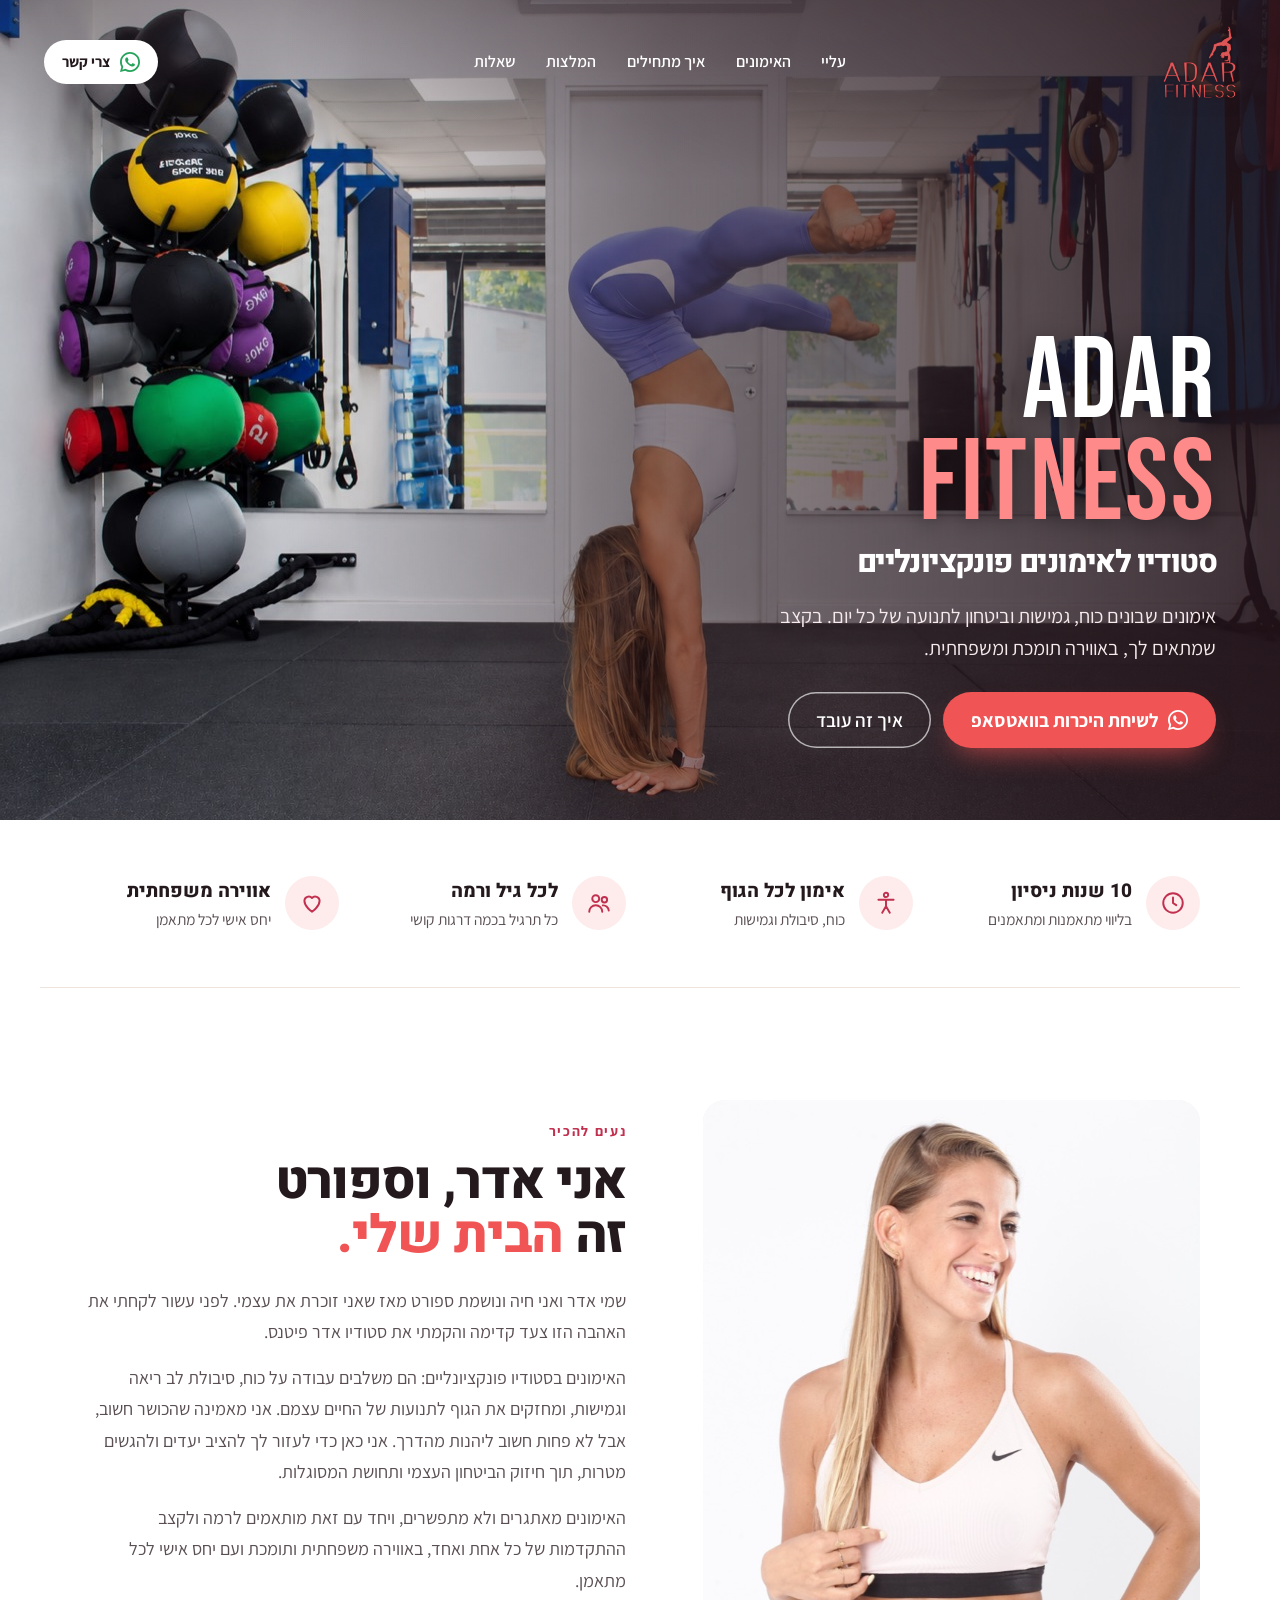
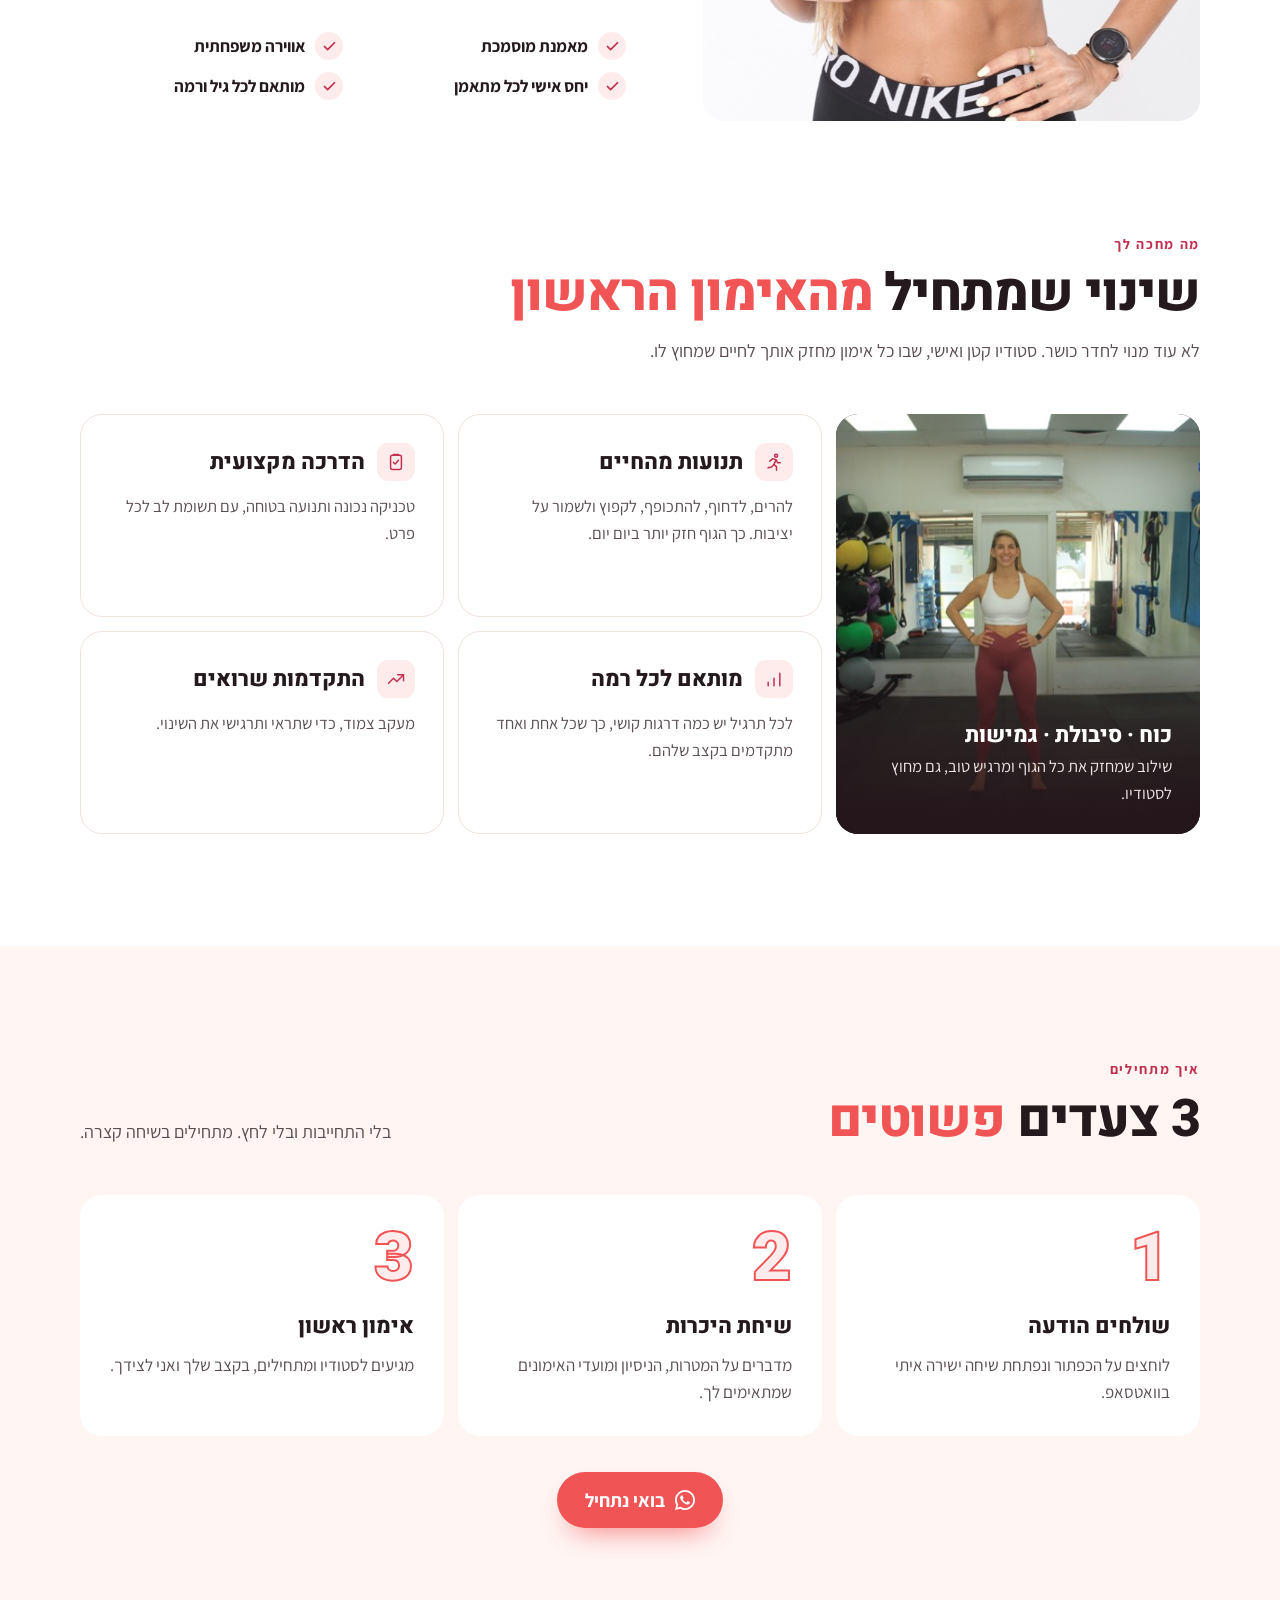
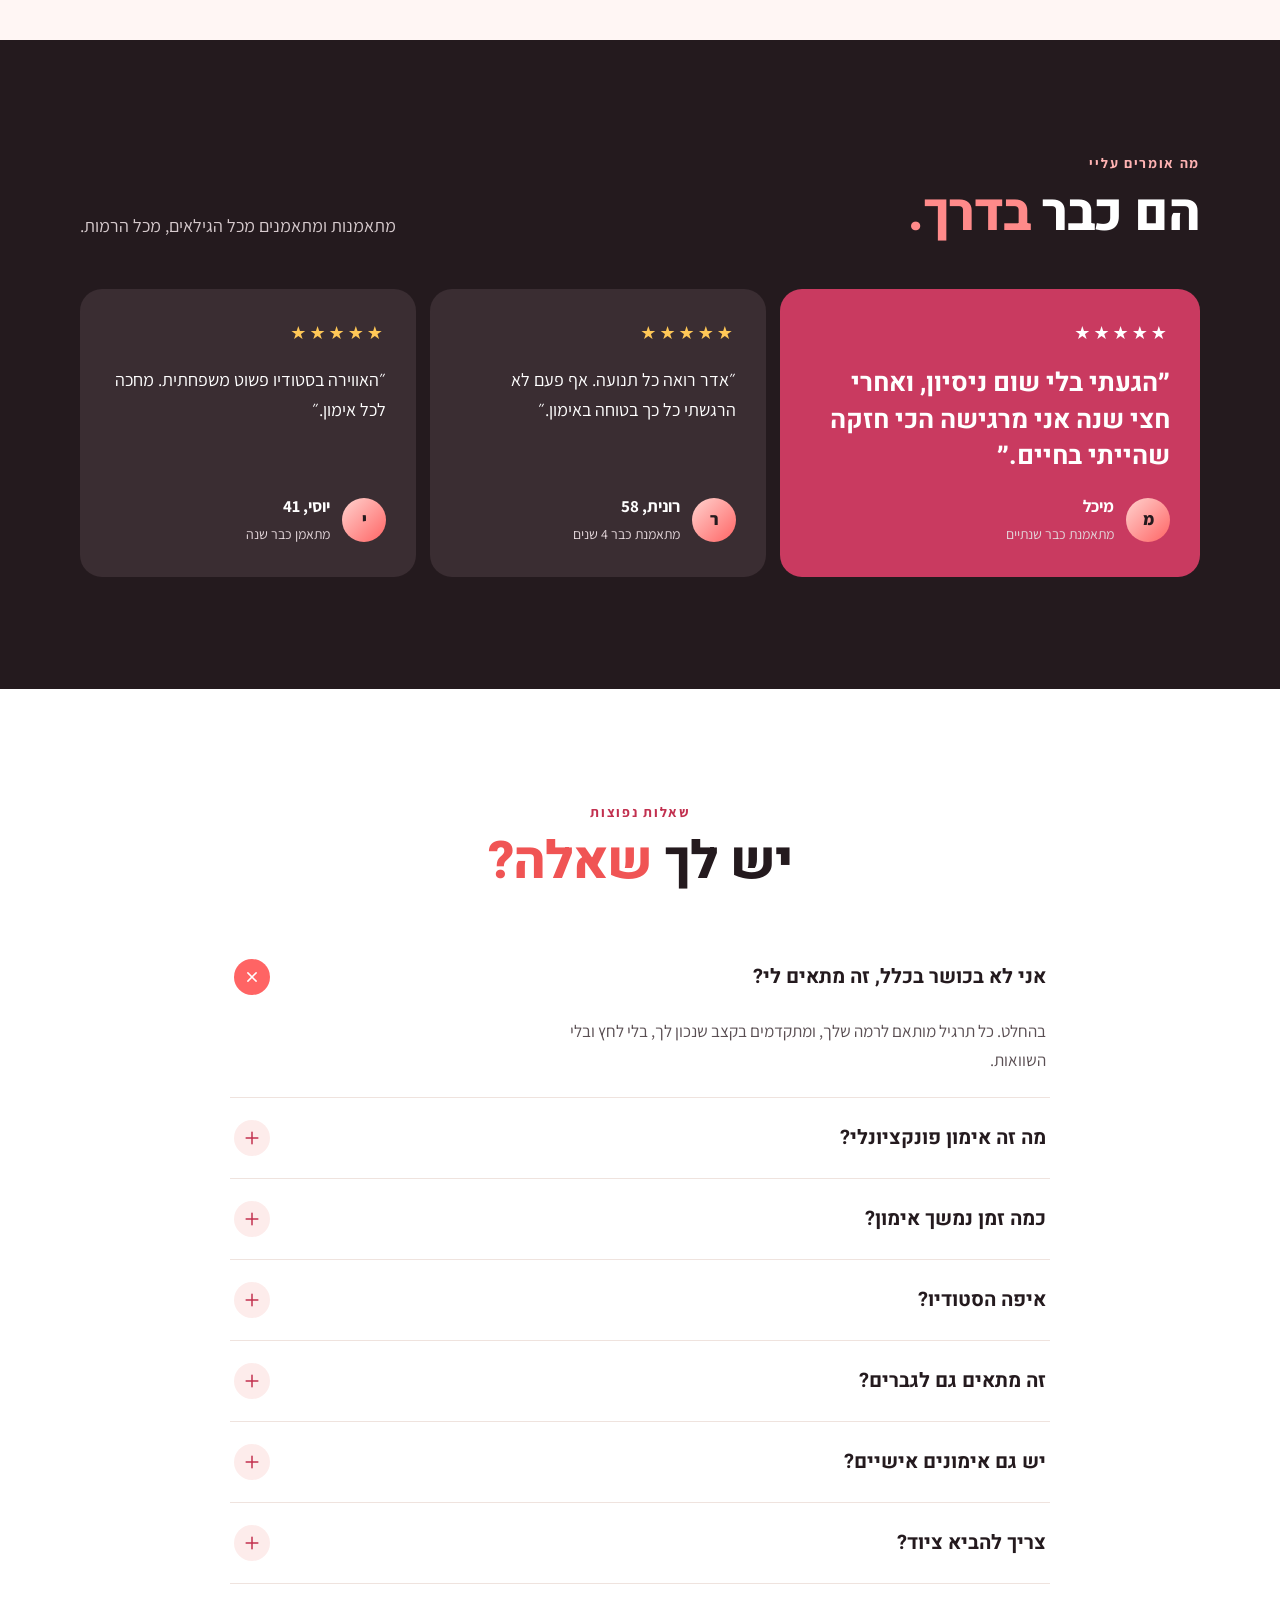
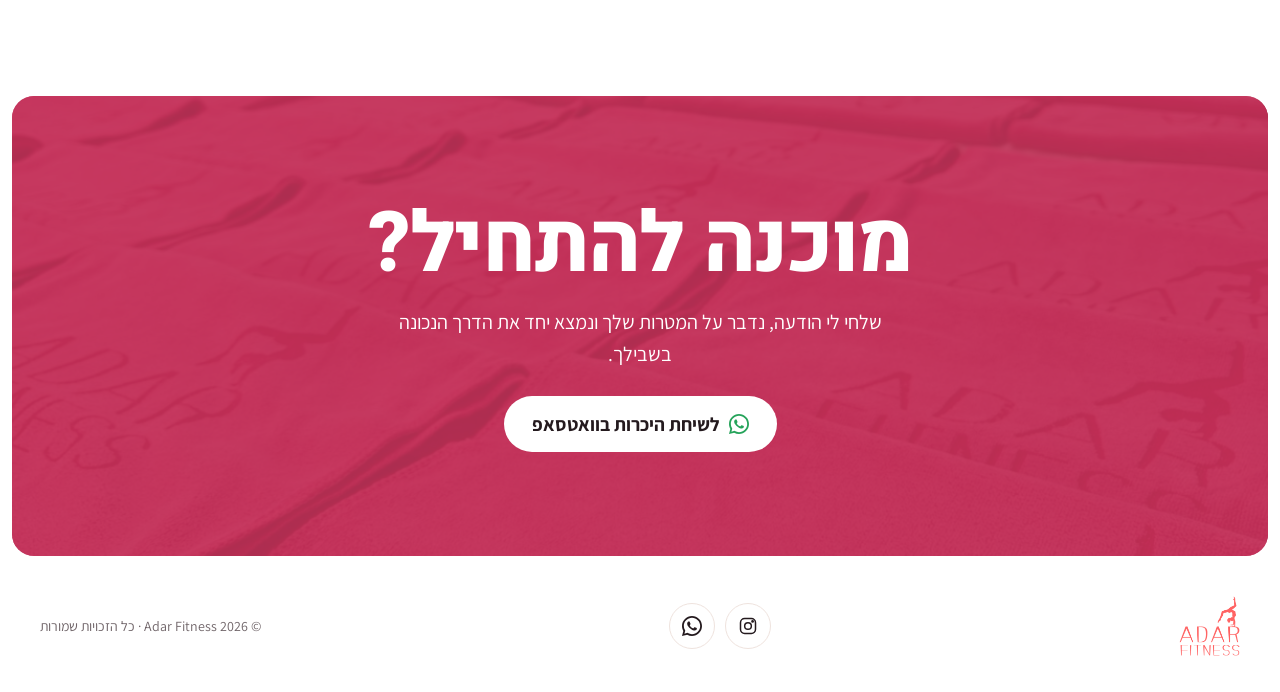
==== commit 59675ced: "Hero: sporty poster title for ADAR FITNESS, stronger shade for readability Co-Authored-By: Claude Op" ====
--- a/index.html
+++ b/index.html
@@ -39,7 +39,7 @@
     <link rel="preconnect" href="https://fonts.googleapis.com" />
     <link rel="preconnect" href="https://fonts.gstatic.com" crossorigin />
     <link
-      href="https://fonts.googleapis.com/css2?family=Assistant:wght@400;600;700&family=Heebo:wght@700;800;900&display=swap"
+      href="https://fonts.googleapis.com/css2?family=Assistant:wght@400;600;700&family=Heebo:wght@700;800;900&family=Bebas+Neue&display=swap"
       rel="stylesheet"
     />
     <link
@@ -130,8 +130,8 @@
         <div class="hero-copy">
           <!-- <p class="hero-lead">ADAR FITNESS · סטודיו לאימונים פונקציונליים</p> -->
           <h1 id="hero-title" class="display">
-            <em>ADAR FITNESS</em>
-            סטודיו לאימונים פונקציונליים
+            <span class="hero-brand">ADAR <em>FITNESS</em></span>
+            <span class="hero-sub">סטודיו לאימונים פונקציונליים</span>
           </h1>
           <p class="hero-lead">
             אימונים שבונים כוח, גמישות וביטחון לתנועה של כל יום. בקצב שמתאים לך,
--- a/styles.css
+++ b/styles.css
@@ -417,9 +417,9 @@
   background:
     linear-gradient(
       270deg,
-      rgba(36, 20, 26, 0.8) 0%,
-      rgba(36, 20, 26, 0.45) 42%,
-      rgba(36, 20, 26, 0) 72%
+      rgba(36, 20, 26, 0.86) 0%,
+      rgba(36, 20, 26, 0.5) 48%,
+      rgba(36, 20, 26, 0) 78%
     ),
     linear-gradient(180deg, rgba(36, 20, 26, 0.35) 0%, rgba(36, 20, 26, 0) 22%);
 }
@@ -435,8 +435,26 @@
   font-size: clamp(44px, 6.4vw, 80px);
   margin-bottom: 18px;
 }
-.hero h1 em {
+.hero-brand {
+  display: block;
+  font-family: "Bebas Neue", var(--font-display);
+  font-weight: 400;
+  font-size: clamp(76px, 9vw, 128px);
+  line-height: 0.88;
+  letter-spacing: 0.02em;
+  direction: ltr;
+  text-align: right;
+  text-shadow: 0 4px 24px rgba(0, 0, 0, 0.5);
+  margin-bottom: 10px;
+}
+.hero-brand em {
+  display: block;
   color: var(--brand-soft);
+}
+.hero-sub {
+  display: block;
+  font-size: clamp(23px, 2.4vw, 34px);
+  line-height: 1.2;
 }
 .hero-lead {
   font-size: clamp(17px, 1.6vw, 20px);
@@ -1232,9 +1250,9 @@
     background:
       linear-gradient(
         0deg,
-        rgba(36, 20, 26, 0.88) 0%,
-        rgba(36, 20, 26, 0.55) 38%,
-        rgba(36, 20, 26, 0) 66%
+        rgba(36, 20, 26, 0.92) 0%,
+        rgba(36, 20, 26, 0.6) 50%,
+        rgba(36, 20, 26, 0) 80%
       ),
       linear-gradient(180deg, rgba(36, 20, 26, 0.4) 0%, rgba(36, 20, 26, 0) 20%);
   }
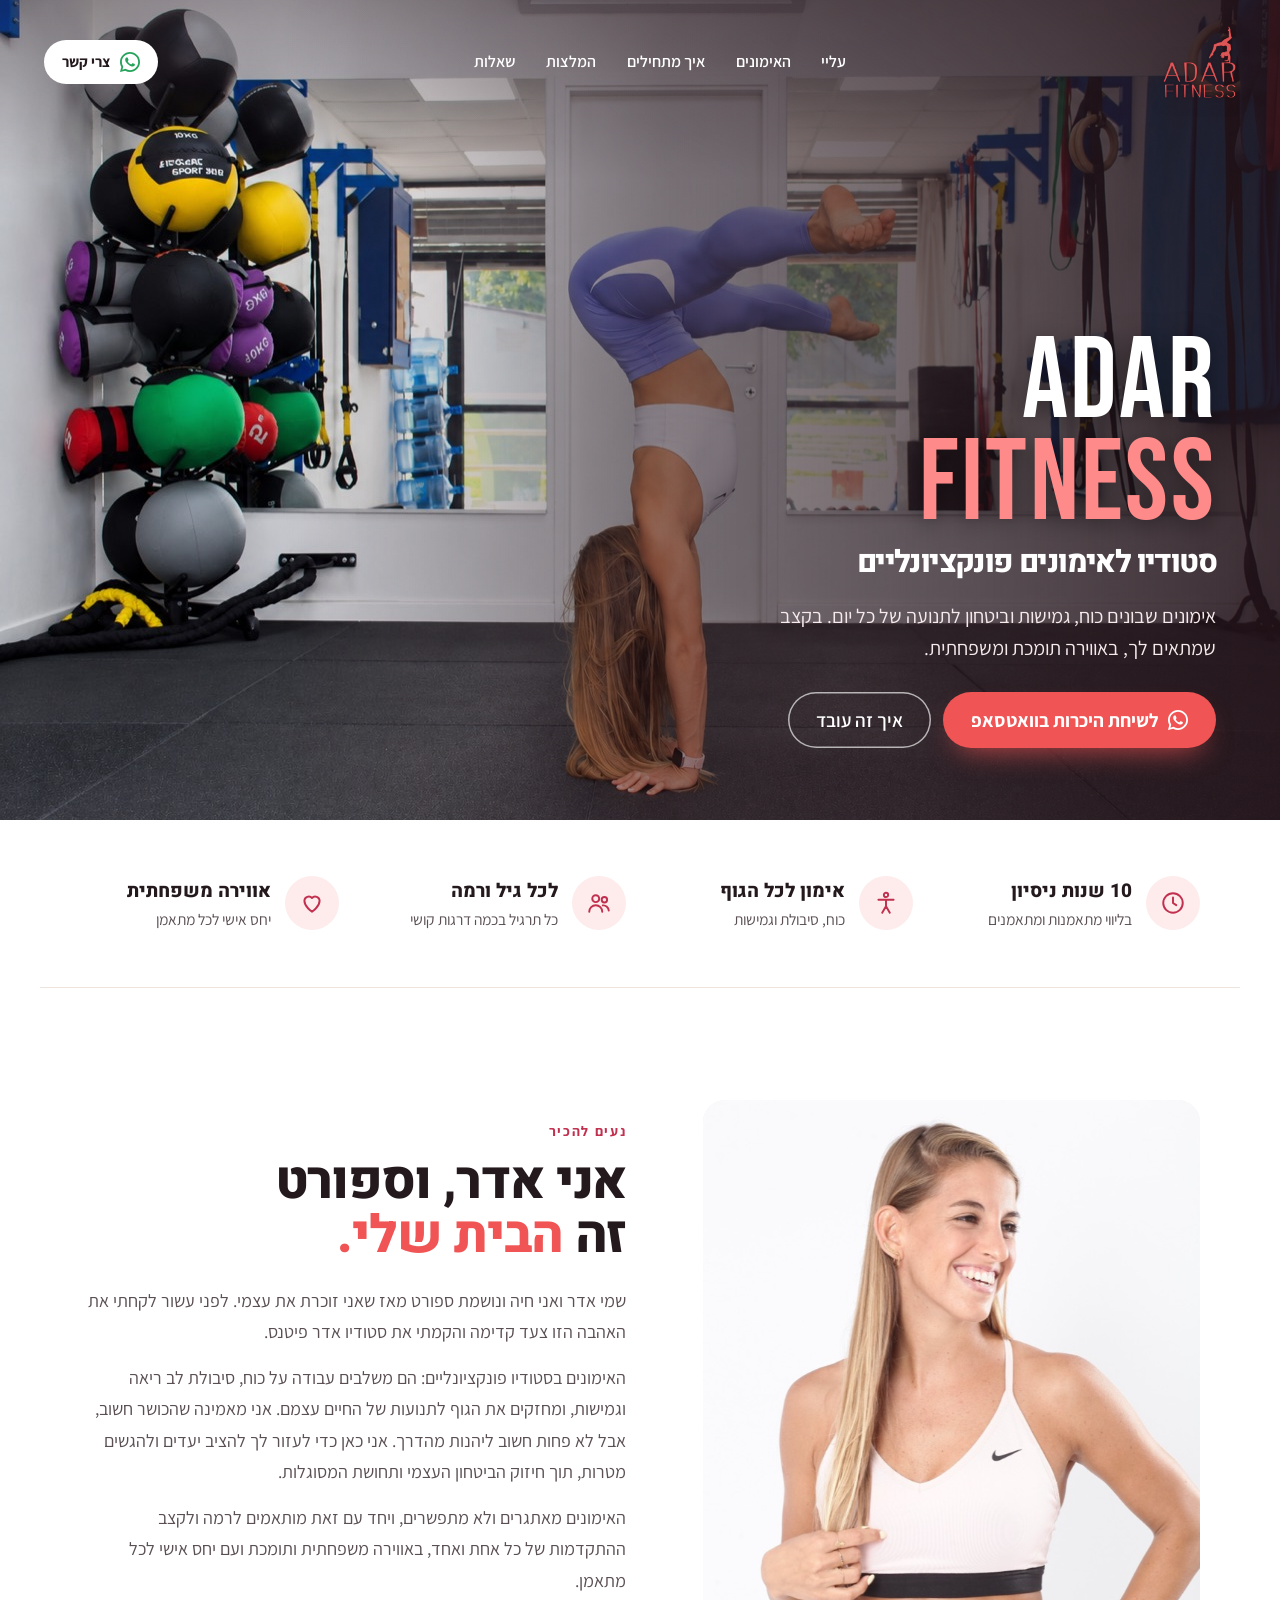
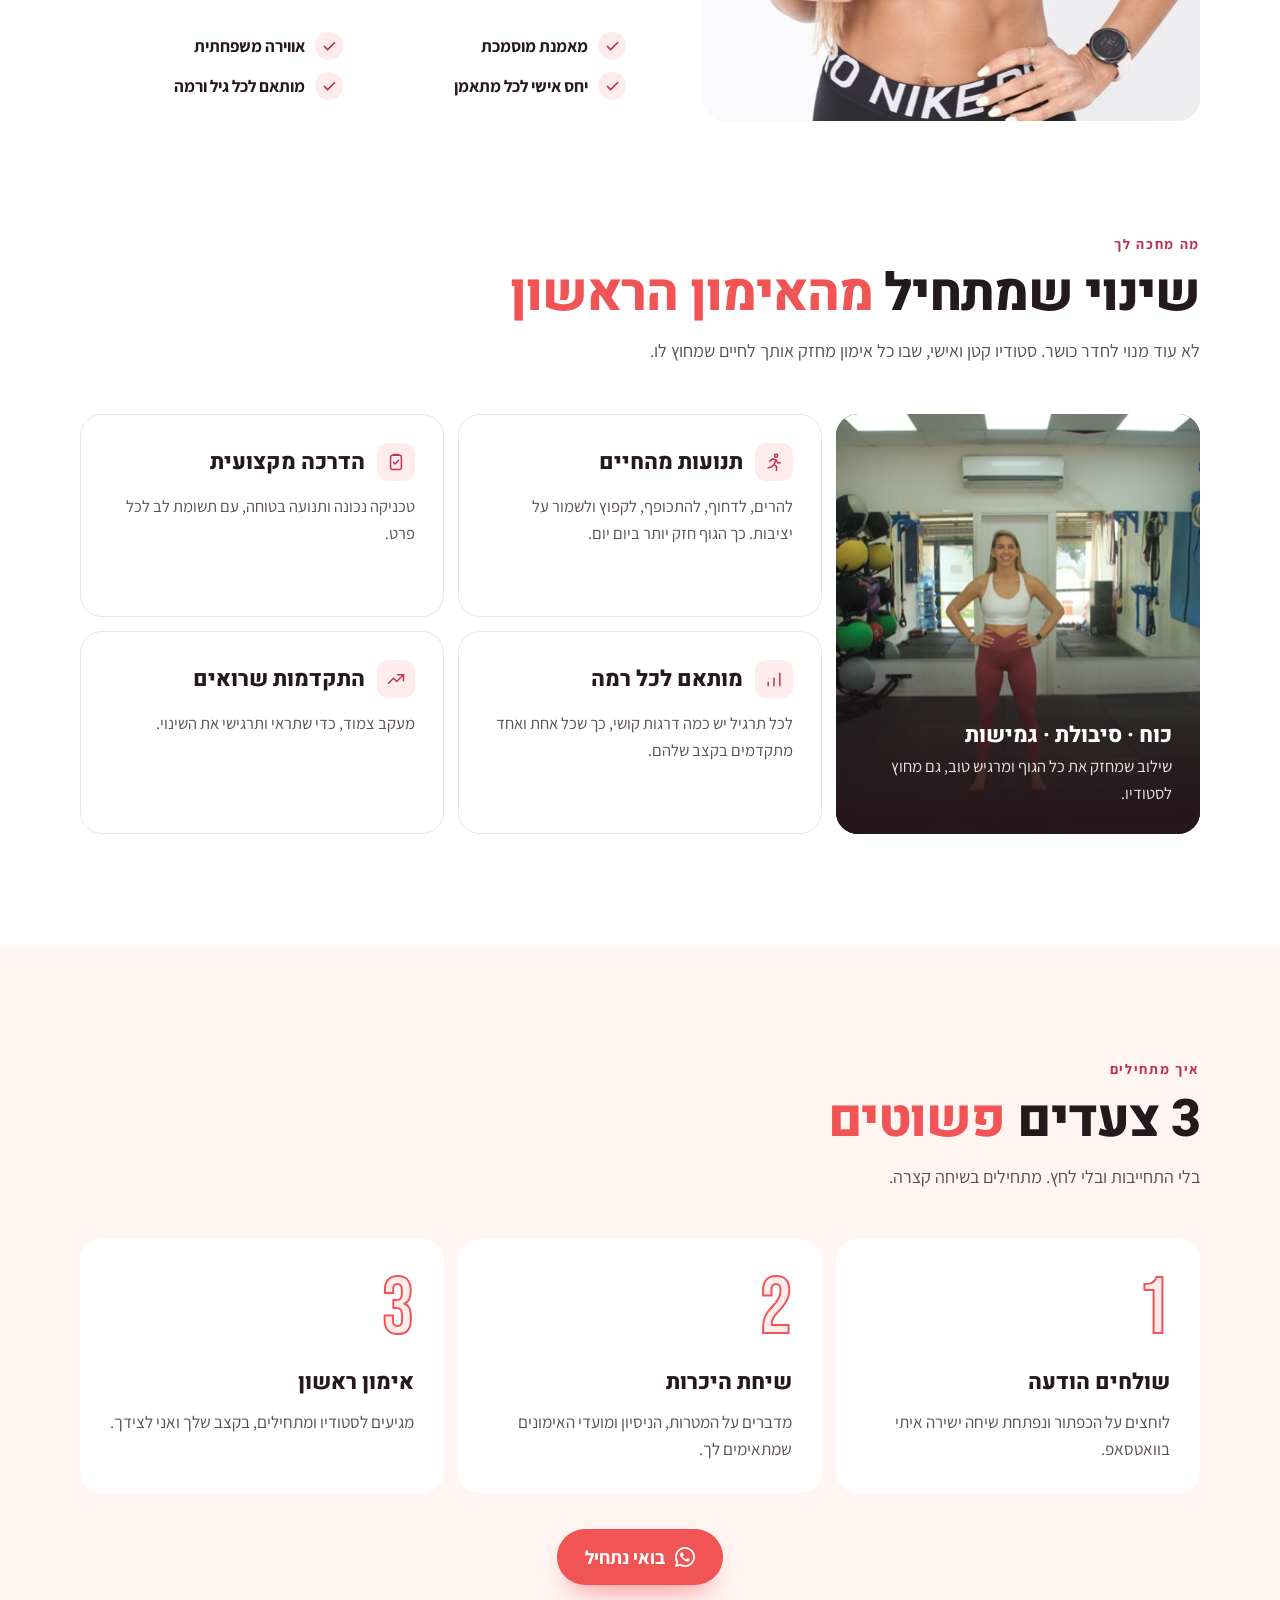
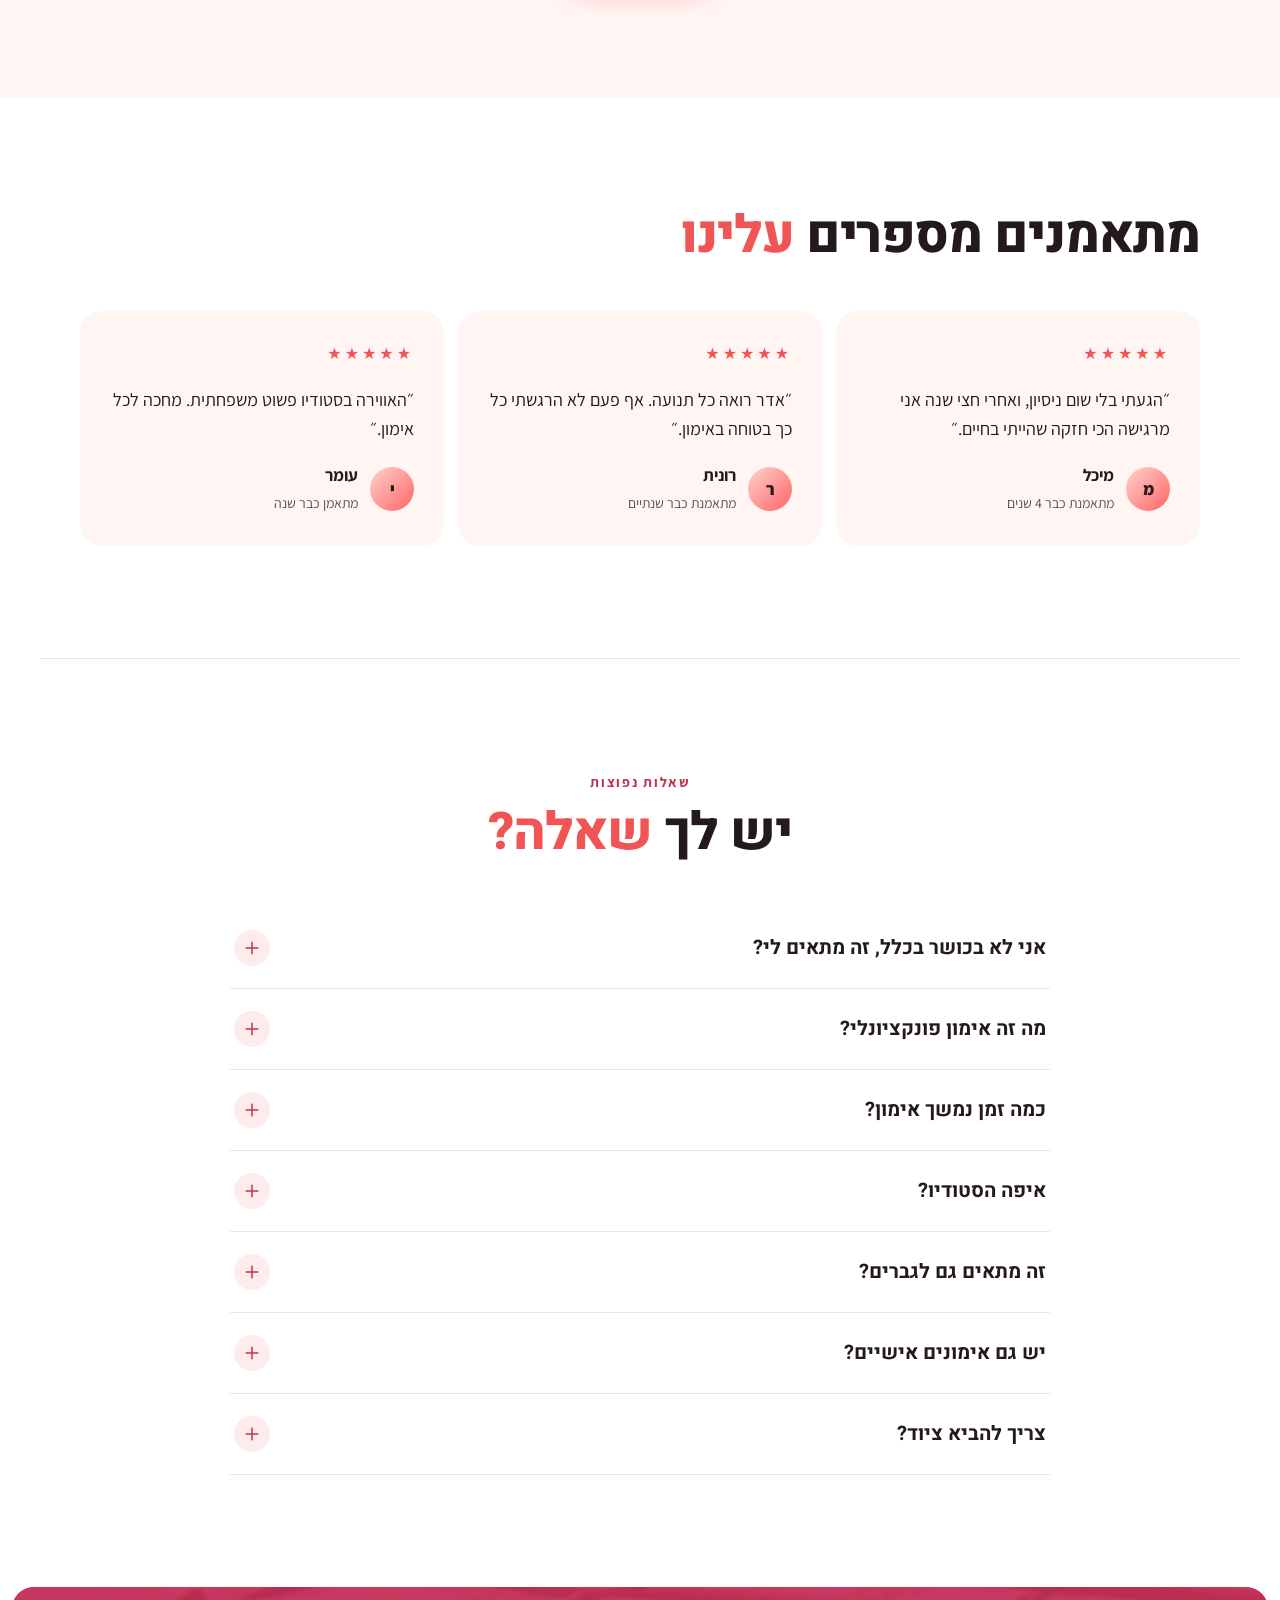
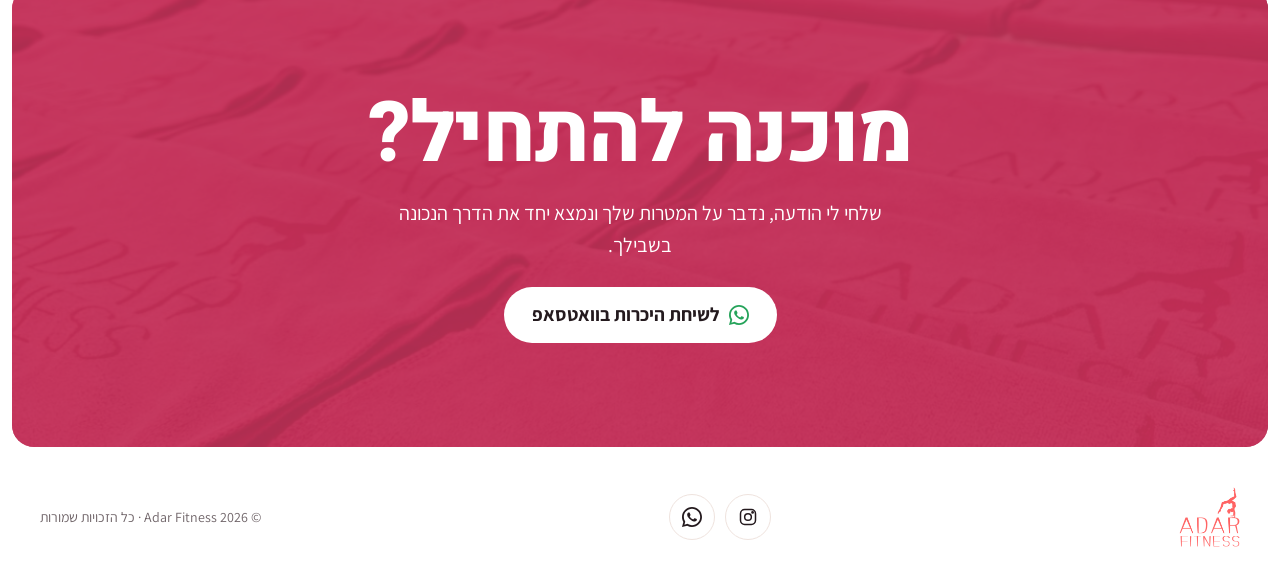
==== commit 796398c6: "Light reviews section, divider before FAQ, clean step numbers, FAQ starts closed, WhatsApp message o" ====
--- a/index.html
+++ b/index.html
@@ -249,33 +249,33 @@
               מתאמן.
             </p>
             <div class="checks-row">
-            <ul class="checks">
-              <!-- TODO: keep "מאמנת מוסמכת" only if Adar is certified -->
-              <li>
-                <span class="check"
-                  ><svg class="i-stroke" aria-hidden="true">
-                    <use href="#i-check" /></svg></span
-                >מאמנת מוסמכת
-              </li>
-              <li>
-                <span class="check"
-                  ><svg class="i-stroke" aria-hidden="true">
-                    <use href="#i-check" /></svg></span
-                >אווירה משפחתית
-              </li>
-              <li>
-                <span class="check"
-                  ><svg class="i-stroke" aria-hidden="true">
-                    <use href="#i-check" /></svg></span
-                >יחס אישי לכל מתאמן
-              </li>
-              <li>
-                <span class="check"
-                  ><svg class="i-stroke" aria-hidden="true">
-                    <use href="#i-check" /></svg></span
-                >מותאם לכל גיל ורמה
-              </li>
-            </ul>
+              <ul class="checks">
+                <!-- TODO: keep "מאמנת מוסמכת" only if Adar is certified -->
+                <li>
+                  <span class="check"
+                    ><svg class="i-stroke" aria-hidden="true">
+                      <use href="#i-check" /></svg></span
+                  >מאמנת מוסמכת
+                </li>
+                <li>
+                  <span class="check"
+                    ><svg class="i-stroke" aria-hidden="true">
+                      <use href="#i-check" /></svg></span
+                  >אווירה משפחתית
+                </li>
+                <li>
+                  <span class="check"
+                    ><svg class="i-stroke" aria-hidden="true">
+                      <use href="#i-check" /></svg></span
+                  >יחס אישי לכל מתאמן
+                </li>
+                <li>
+                  <span class="check"
+                    ><svg class="i-stroke" aria-hidden="true">
+                      <use href="#i-check" /></svg></span
+                  >מותאם לכל גיל ורמה
+                </li>
+              </ul>
               <div class="checks-photo">
                 <img
                   src="assets/img/towels-600.jpg"
@@ -387,7 +387,7 @@
         aria-labelledby="how-title"
       >
         <div class="container">
-          <div class="section-head reveal">
+          <div class="section-head section-head-stack reveal">
             <div>
               <p class="eyebrow">איך מתחילים</p>
               <h2 id="how-title" class="display">3 צעדים <em>פשוטים</em></h2>
@@ -434,13 +434,13 @@
         <div class="container">
           <div class="section-head reveal">
             <div>
-              <p class="eyebrow eyebrow-on-dark">מה אומרים עליי</p>
-              <h2 id="reviews-title" class="display">הם כבר <em>בדרך.</em></h2>
+              <h2 id="reviews-title" class="display">
+                מתאמנים מספרים <em>עלינו</em>
+              </h2>
             </div>
-            <p>מתאמנות ומתאמנים מכל הגילאים, מכל הרמות.</p>
           </div>
           <div class="review-grid">
-            <figure class="review review-big reveal">
+            <figure class="review reveal">
               <div class="stars" aria-label="5 כוכבים">★★★★★</div>
               <blockquote>
                 ״הגעתי בלי שום ניסיון, ואחרי חצי שנה אני מרגישה הכי חזקה שהייתי
@@ -448,7 +448,7 @@
               </blockquote>
               <figcaption>
                 <span class="avatar" aria-hidden="true">מ</span
-                ><span><b>מיכל</b><small>מתאמנת כבר שנתיים</small></span>
+                ><span><b>מיכל</b><small>מתאמנת כבר 4 שנים</small></span>
               </figcaption>
             </figure>
             <figure class="review reveal">
@@ -458,7 +458,7 @@
               </blockquote>
               <figcaption>
                 <span class="avatar" aria-hidden="true">ר</span
-                ><span><b>רונית, 58</b><small>מתאמנת כבר 4 שנים</small></span>
+                ><span><b>רונית</b><small>מתאמנת כבר שנתיים</small></span>
               </figcaption>
             </figure>
             <figure class="review reveal">
@@ -468,7 +468,7 @@
               </blockquote>
               <figcaption>
                 <span class="avatar" aria-hidden="true">י</span
-                ><span><b>יוסי, 41</b><small>מתאמן כבר שנה</small></span>
+                ><span><b>עומר</b><small>מתאמן כבר שנה</small></span>
               </figcaption>
             </figure>
           </div>
@@ -485,7 +485,7 @@
             </div>
           </div>
           <div class="faq reveal">
-            <details open>
+            <details>
               <summary>
                 אני לא בכושר בכלל, זה מתאים לי?<span
                   class="faq-icon"
@@ -636,7 +636,7 @@
       />
       <div class="social">
         <a
-          href="https://www.instagram.com/adargenosar"
+          href="https://www.instagram.com/adarfitness"
           aria-label="Instagram"
           target="_blank"
           rel="noopener"
@@ -648,7 +648,7 @@
           </svg>
         </a>
         <a
-          href="https://wa.me/972543988962"
+          href="https://wa.me/972543988962?text=%D7%94%D7%99%D7%99%20%D7%90%D7%93%D7%A8%2C%20%D7%94%D7%92%D7%A2%D7%AA%D7%99%20%D7%9E%D7%94%D7%90%D7%AA%D7%A8%20%D7%95%D7%90%D7%A9%D7%9E%D7%97%20%D7%9C%D7%A9%D7%9E%D7%95%D7%A2%20%D7%A4%D7%A8%D7%98%D7%99%D7%9D%20%D7%A2%D7%9C%20%D7%94%D7%90%D7%99%D7%9E%D7%95%D7%A0%D7%99%D7%9D%20%D7%91%D7%A1%D7%98%D7%95%D7%93%D7%99%D7%95%20%F0%9F%99%82"
           aria-label="WhatsApp"
           target="_blank"
           rel="noopener"
--- a/styles.css
+++ b/styles.css
@@ -773,9 +773,9 @@
 }
 .step-n {
   display: block;
-  font-family: var(--font-display);
-  font-weight: 900;
-  font-size: 68px;
+  font-family: "Bebas Neue", var(--font-display);
+  font-weight: 400;
+  font-size: 80px;
   line-height: 1;
   color: var(--blush);
   -webkit-text-stroke: 2px var(--brand-strong);
@@ -796,22 +796,15 @@
 
 /* ---------- Reviews ---------- */
 .reviews {
-  background: var(--ink);
-  color: var(--white);
-}
-.reviews .display em {
-  color: var(--brand-soft);
-}
-.reviews .section-head > p {
-  color: #d6cacd;
+  background: var(--white);
 }
 .review-grid {
   display: grid;
-  grid-template-columns: minmax(0, 1.25fr) repeat(2, minmax(0, 1fr));
+  grid-template-columns: repeat(3, minmax(0, 1fr));
   gap: 14px;
 }
 .review {
-  background: var(--ink-2);
+  background: var(--blush-2);
   border-radius: var(--radius-lg);
   padding: 30px;
   display: flex;
@@ -819,26 +812,14 @@
   gap: 18px;
 }
 .review .stars {
-  color: #ffc857;
+  color: var(--brand-strong);
   letter-spacing: 3px;
-  font-size: 18px;
+  font-size: 16px;
 }
 .review blockquote {
   font-size: 18px;
   line-height: 1.65;
 }
-.review-big {
-  background: var(--rasp);
-}
-.review-big .stars {
-  color: var(--white);
-}
-.review-big blockquote {
-  font-family: var(--font-display);
-  font-weight: 700;
-  font-size: clamp(21px, 2.2vw, 26px);
-  line-height: 1.4;
-}
 .review figcaption {
   display: flex;
   align-items: center;
@@ -849,7 +830,7 @@
   display: block;
 }
 .review figcaption small {
-  color: #e3d6da;
+  color: var(--body);
   font-size: 14px;
 }
 .avatar {
@@ -866,6 +847,14 @@
 }
 
 /* ---------- FAQ ---------- */
+/* thin line between reviews and FAQ, like the one above About */
+.faq-section {
+  padding-top: 0;
+}
+.faq-section > .container {
+  border-top: 1px solid var(--line);
+  padding-top: var(--section-y);
+}
 .faq {
   max-width: 820px;
   margin-inline: auto;
@@ -1074,15 +1063,12 @@
     grid-column: 1 / -1;
     min-height: 360px;
   }
+}
+
+@media (max-width: 860px) {
   .review-grid {
-    grid-template-columns: repeat(2, minmax(0, 1fr));
-  }
-  .review-big {
-    grid-column: 1 / -1;
-  }
-}
-
-@media (max-width: 860px) {
+    grid-template-columns: 1fr;
+  }
   :root {
     --header-h: 68px;
   }
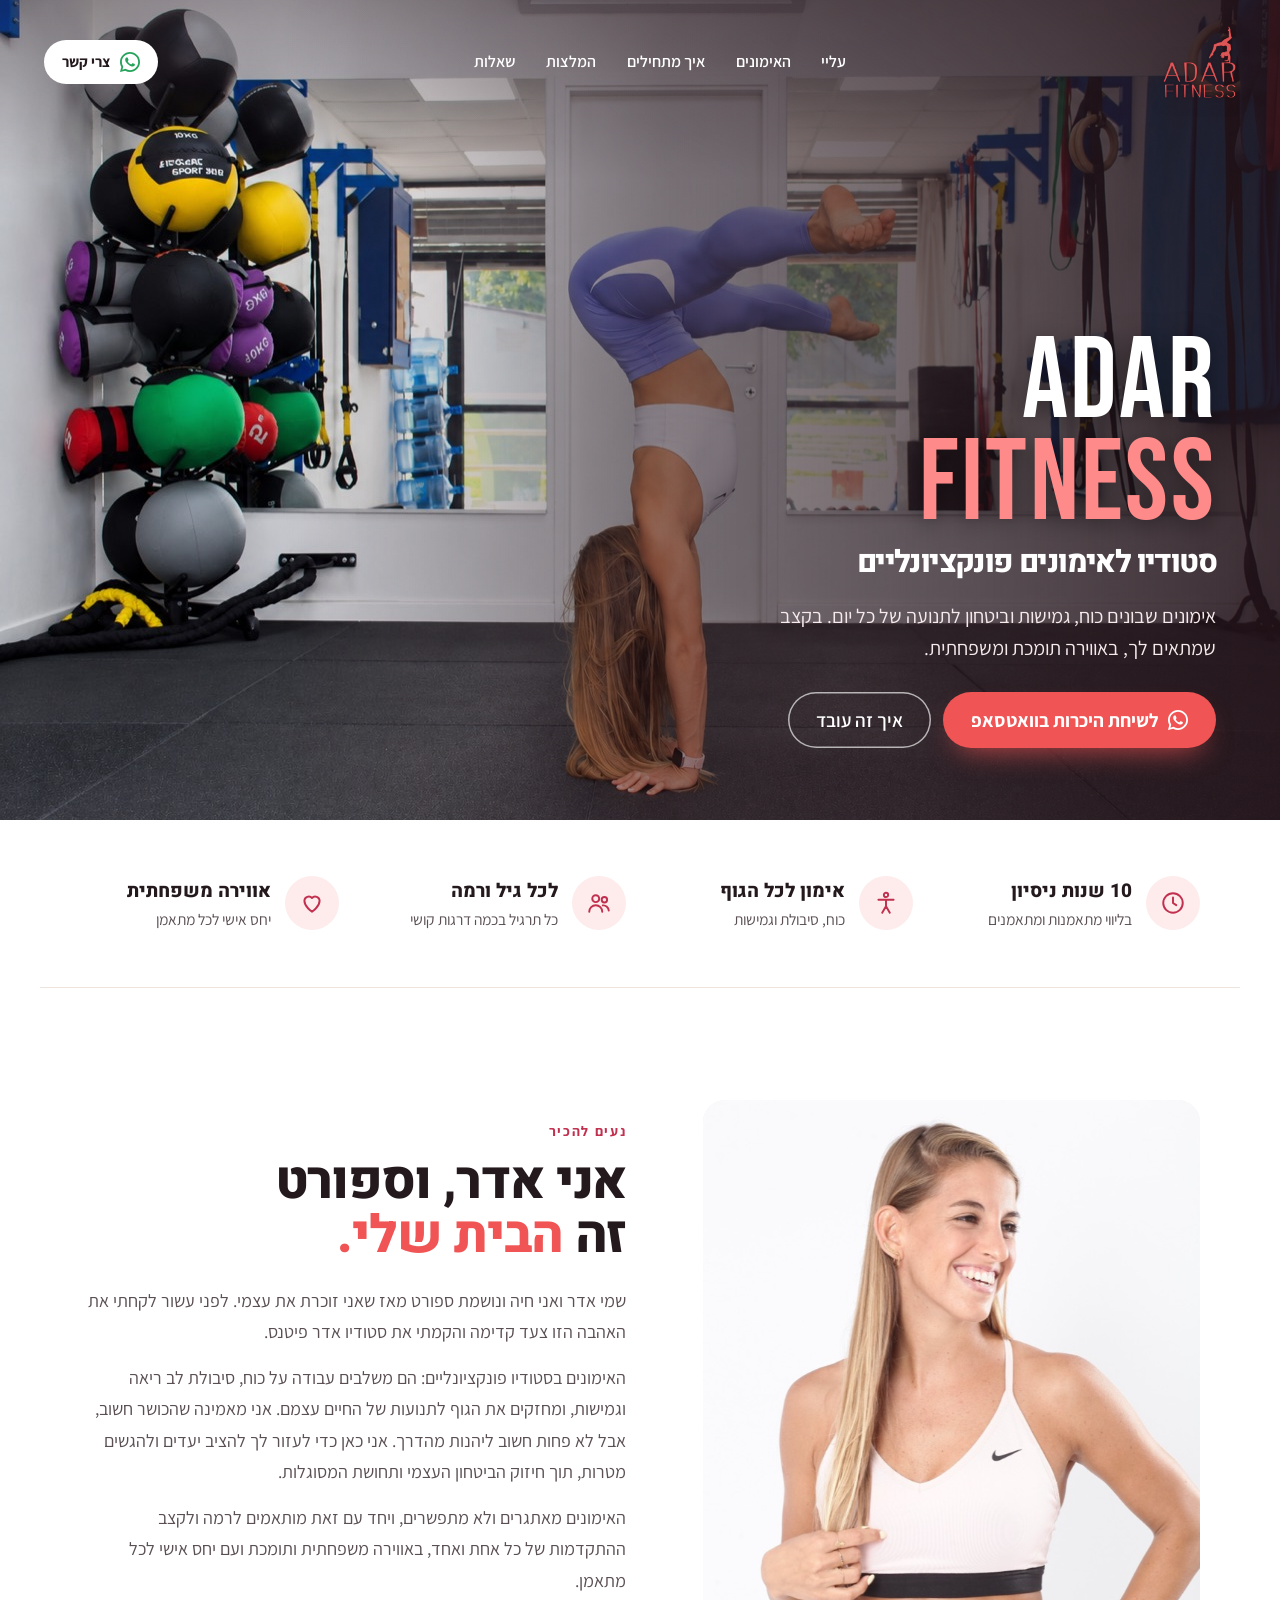
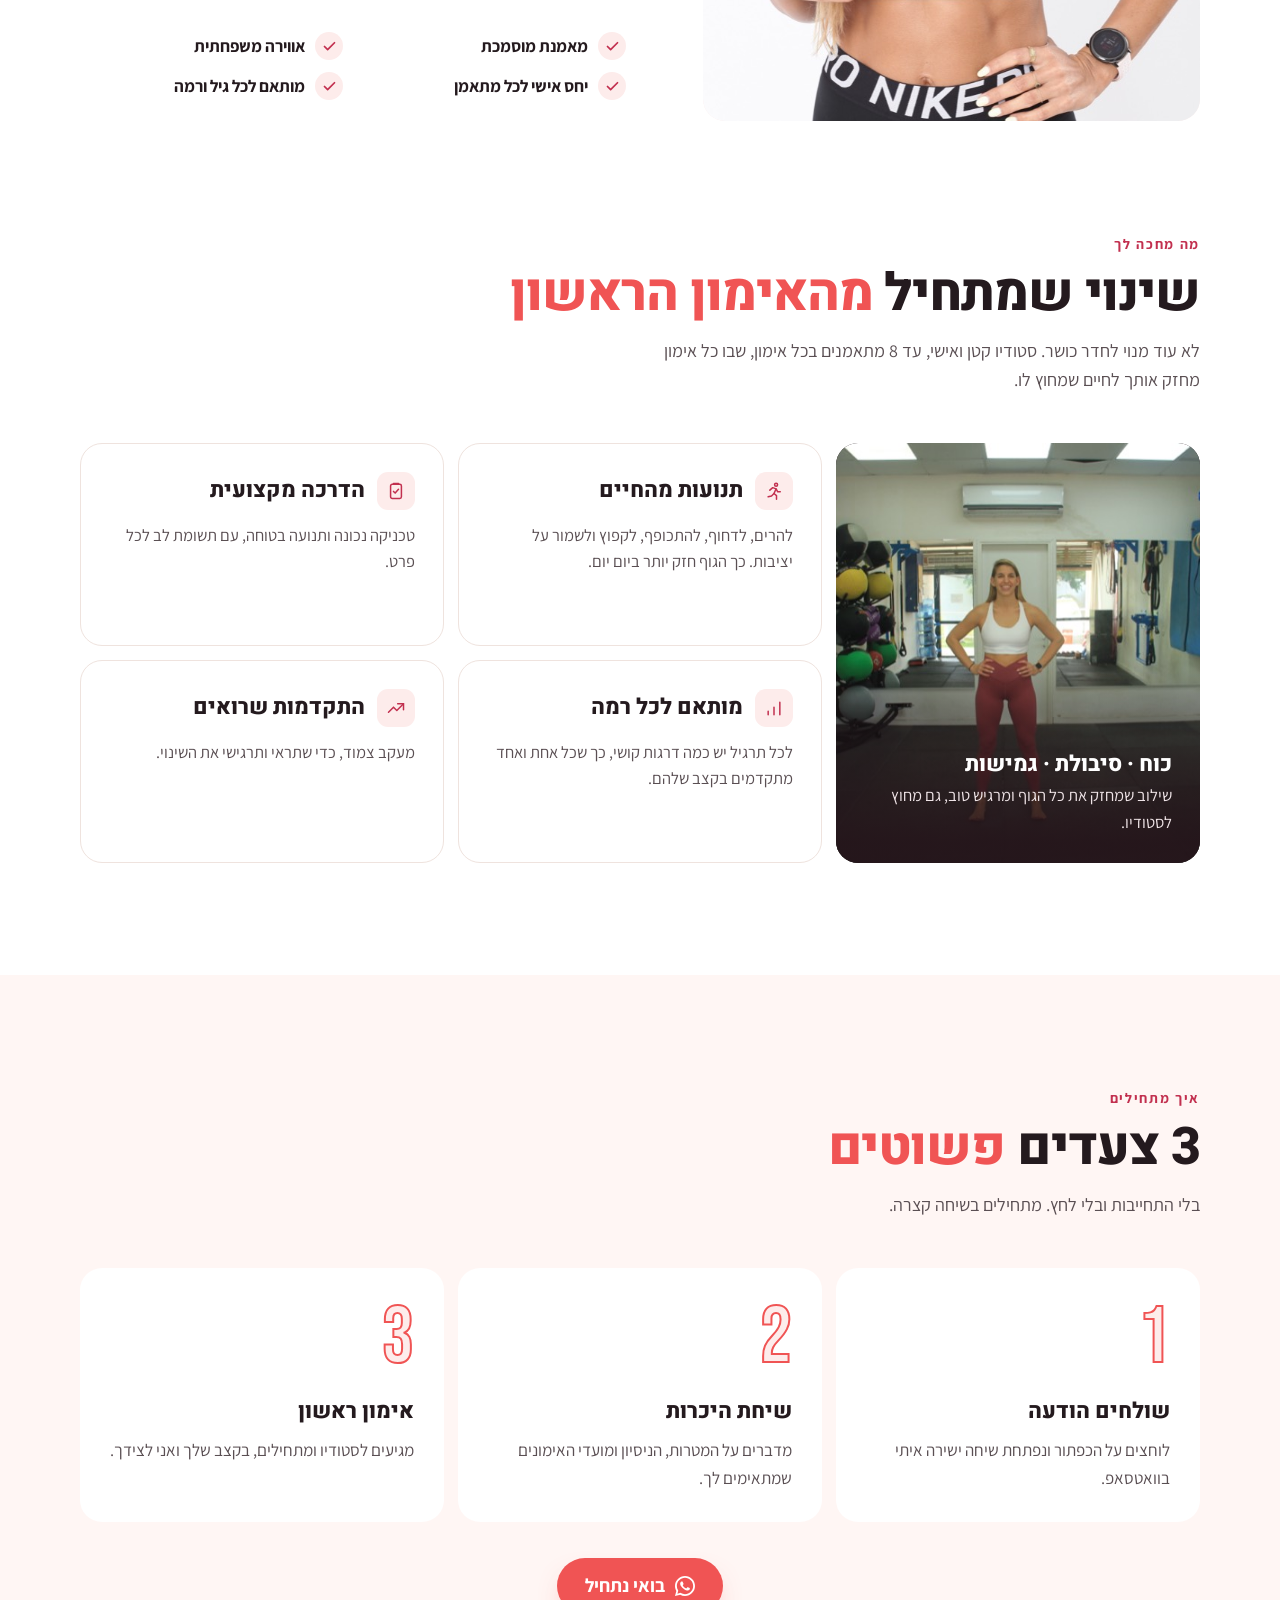
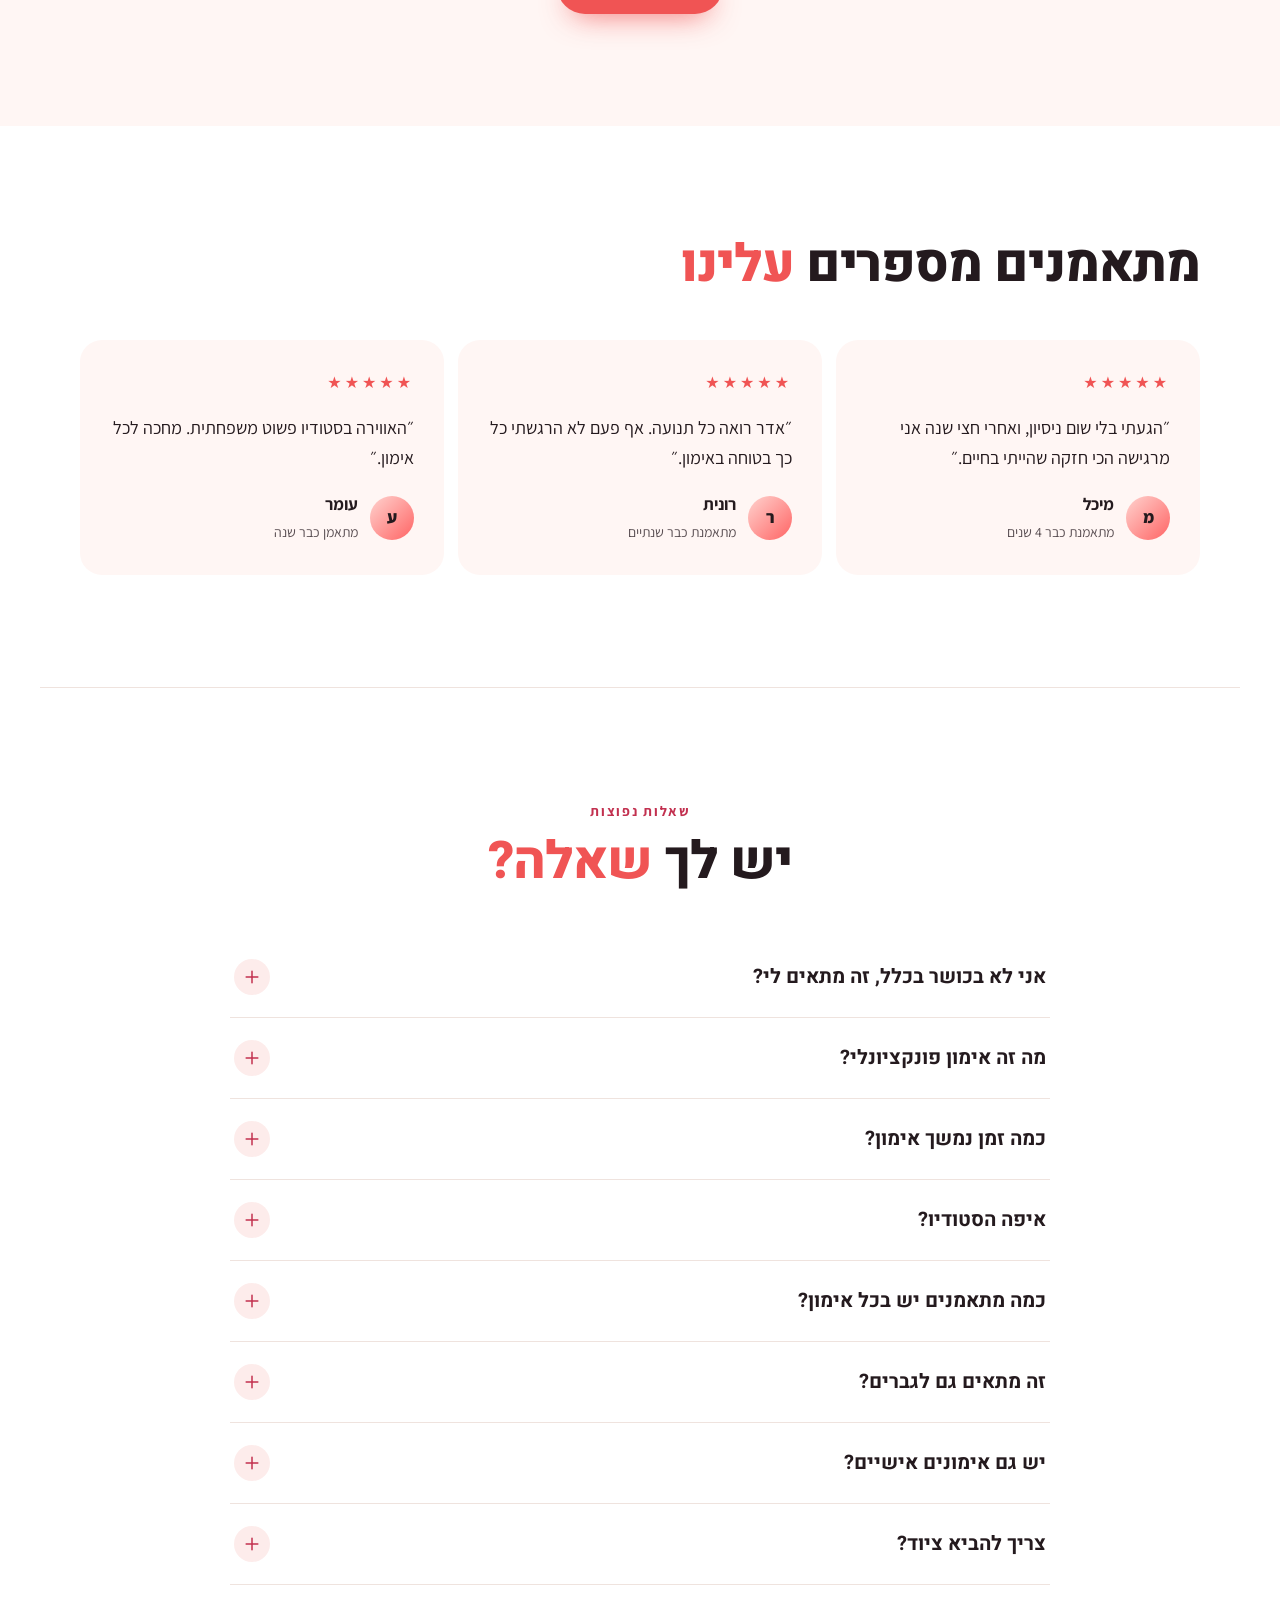
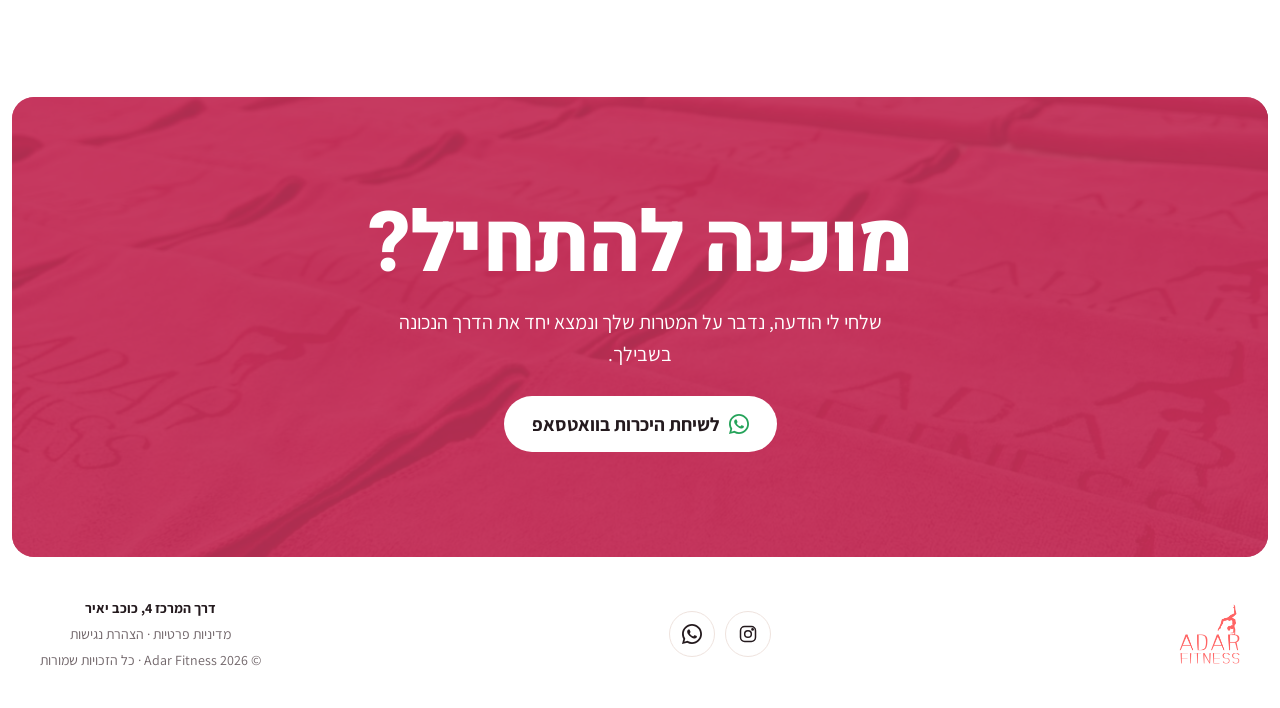
==== commit 435ddf21: "Group size, footer address, Google business details, privacy and accessibility pages Co-Authored-By:" ====
--- a/index.html
+++ b/index.html
@@ -50,6 +50,34 @@
       imagesizes="100vw"
     />
     <link rel="stylesheet" href="styles.css" />
+    <script type="application/ld+json">
+      {
+        "@context": "https://schema.org",
+        "@type": "ExerciseGym",
+        "name": "Adar Fitness",
+        "alternateName": "אדר פיטנס",
+        "description": "סטודיו לאימונים פונקציונליים בכוכב יאיר. קבוצות קטנות של עד 8 מתאמנים, לכל גיל ולכל רמה.",
+        "url": "https://adarfitness.github.io/",
+        "image": "https://adarfitness.github.io/assets/og-image.jpg",
+        "logo": "https://adarfitness.github.io/assets/logo.png",
+        "telephone": "+972543988962",
+        "address": {
+          "@type": "PostalAddress",
+          "streetAddress": "דרך המרכז 4",
+          "addressLocality": "כוכב יאיר",
+          "addressCountry": "IL"
+        },
+        "geo": {
+          "@type": "GeoCoordinates",
+          "latitude": 32.2230281,
+          "longitude": 34.9987004
+        },
+        "hasMap": "https://maps.google.com/?cid=16200941128904096296",
+        "sameAs": [
+          "https://www.instagram.com/adarfitness"
+        ]
+      }
+    </script>
   </head>
   <body>
     <svg width="0" height="0" style="position: absolute" aria-hidden="true">
@@ -305,8 +333,8 @@
               </h2>
             </div>
             <p>
-              לא עוד מנוי לחדר כושר. סטודיו קטן ואישי, שבו כל אימון מחזק אותך
-              לחיים שמחוץ לו.
+              לא עוד מנוי לחדר כושר. סטודיו קטן ואישי, עד 8 מתאמנים בכל אימון,
+              שבו כל אימון מחזק אותך לחיים שמחוץ לו.
             </p>
           </div>
           <div class="cards">
@@ -467,7 +495,7 @@
                 ״האווירה בסטודיו פשוט משפחתית. מחכה לכל אימון.״
               </blockquote>
               <figcaption>
-                <span class="avatar" aria-hidden="true">י</span
+                <span class="avatar" aria-hidden="true">ע</span
                 ><span><b>עומר</b><small>מתאמן כבר שנה</small></span>
               </figcaption>
             </figure>
@@ -564,6 +592,17 @@
             </details>
             <details>
               <summary>
+                כמה מתאמנים יש בכל אימון?<span class="faq-icon" aria-hidden="true"
+                  ><svg class="i-stroke"><use href="#i-plus" /></svg
+                ></span>
+              </summary>
+              <p>
+                עד 8 מתאמנים בכל אימון. ככה אני רואה כל תנועה ונותנת יחס אישי לכל
+                אחת ואחד.
+              </p>
+            </details>
+            <details>
+              <summary>
                 זה מתאים גם לגברים?<span class="faq-icon" aria-hidden="true"
                   ><svg class="i-stroke"><use href="#i-plus" /></svg
                 ></span>
@@ -656,7 +695,21 @@
           <svg class="i-fill" aria-hidden="true"><use href="#i-wa" /></svg>
         </a>
       </div>
-      <p>© 2026 Adar Fitness · כל הזכויות שמורות</p>
+      <div class="footer-info">
+        <address>
+          <a
+            href="https://maps.google.com/?cid=16200941128904096296"
+            target="_blank"
+            rel="noopener"
+            >דרך המרכז 4, כוכב יאיר</a
+          >
+        </address>
+        <p class="footer-legal">
+          <a href="privacy.html">מדיניות פרטיות</a> ·
+          <a href="accessibility.html">הצהרת נגישות</a>
+        </p>
+        <p>© 2026 Adar Fitness · כל הזכויות שמורות</p>
+      </div>
     </footer>
 
     <!-- Mobile sticky CTA: appears once the hero buttons scroll out of view -->
--- a/styles.css
+++ b/styles.css
@@ -1005,6 +1005,20 @@
 .site-footer > img {
   height: 60px;
   width: auto;
+}
+.footer-info {
+  display: grid;
+  gap: 4px;
+  text-align: center;
+}
+.footer-info address {
+  font-style: normal;
+  font-weight: 700;
+  color: var(--ink);
+}
+.footer-info a:hover {
+  color: var(--brand-ink);
+  text-decoration: underline;
 }
 .social {
   display: flex;
@@ -1285,3 +1299,61 @@
     transform: none;
   }
 }
+
+/* ---------- Legal pages (privacy, accessibility) ---------- */
+.legal-header {
+  max-width: 820px;
+  margin-inline: auto;
+  padding: 18px var(--gutter);
+  display: flex;
+  justify-content: space-between;
+  align-items: center;
+  gap: 16px;
+}
+.legal-header img {
+  height: 56px;
+  width: auto;
+}
+.legal {
+  max-width: 820px;
+  margin-inline: auto;
+  padding: 24px var(--gutter) 72px;
+  color: var(--body);
+  font-size: 17px;
+  line-height: 1.75;
+}
+.legal h1 {
+  font-family: var(--font-display);
+  font-weight: 800;
+  font-size: clamp(32px, 5vw, 44px);
+  line-height: 1.1;
+  color: var(--ink);
+  margin-bottom: 6px;
+}
+.legal .updated {
+  color: var(--muted);
+  font-size: 15px;
+  margin-bottom: 32px;
+}
+.legal h2 {
+  font-family: var(--font-display);
+  font-weight: 800;
+  font-size: 22px;
+  color: var(--ink);
+  margin: 32px 0 8px;
+}
+.legal p {
+  margin-bottom: 12px;
+}
+.legal ul {
+  margin: 0 0 12px;
+  padding-inline-start: 22px;
+}
+.legal li {
+  margin-bottom: 6px;
+}
+.legal a {
+  color: var(--brand-ink);
+  text-decoration: underline;
+  overflow-wrap: anywhere;
+}
